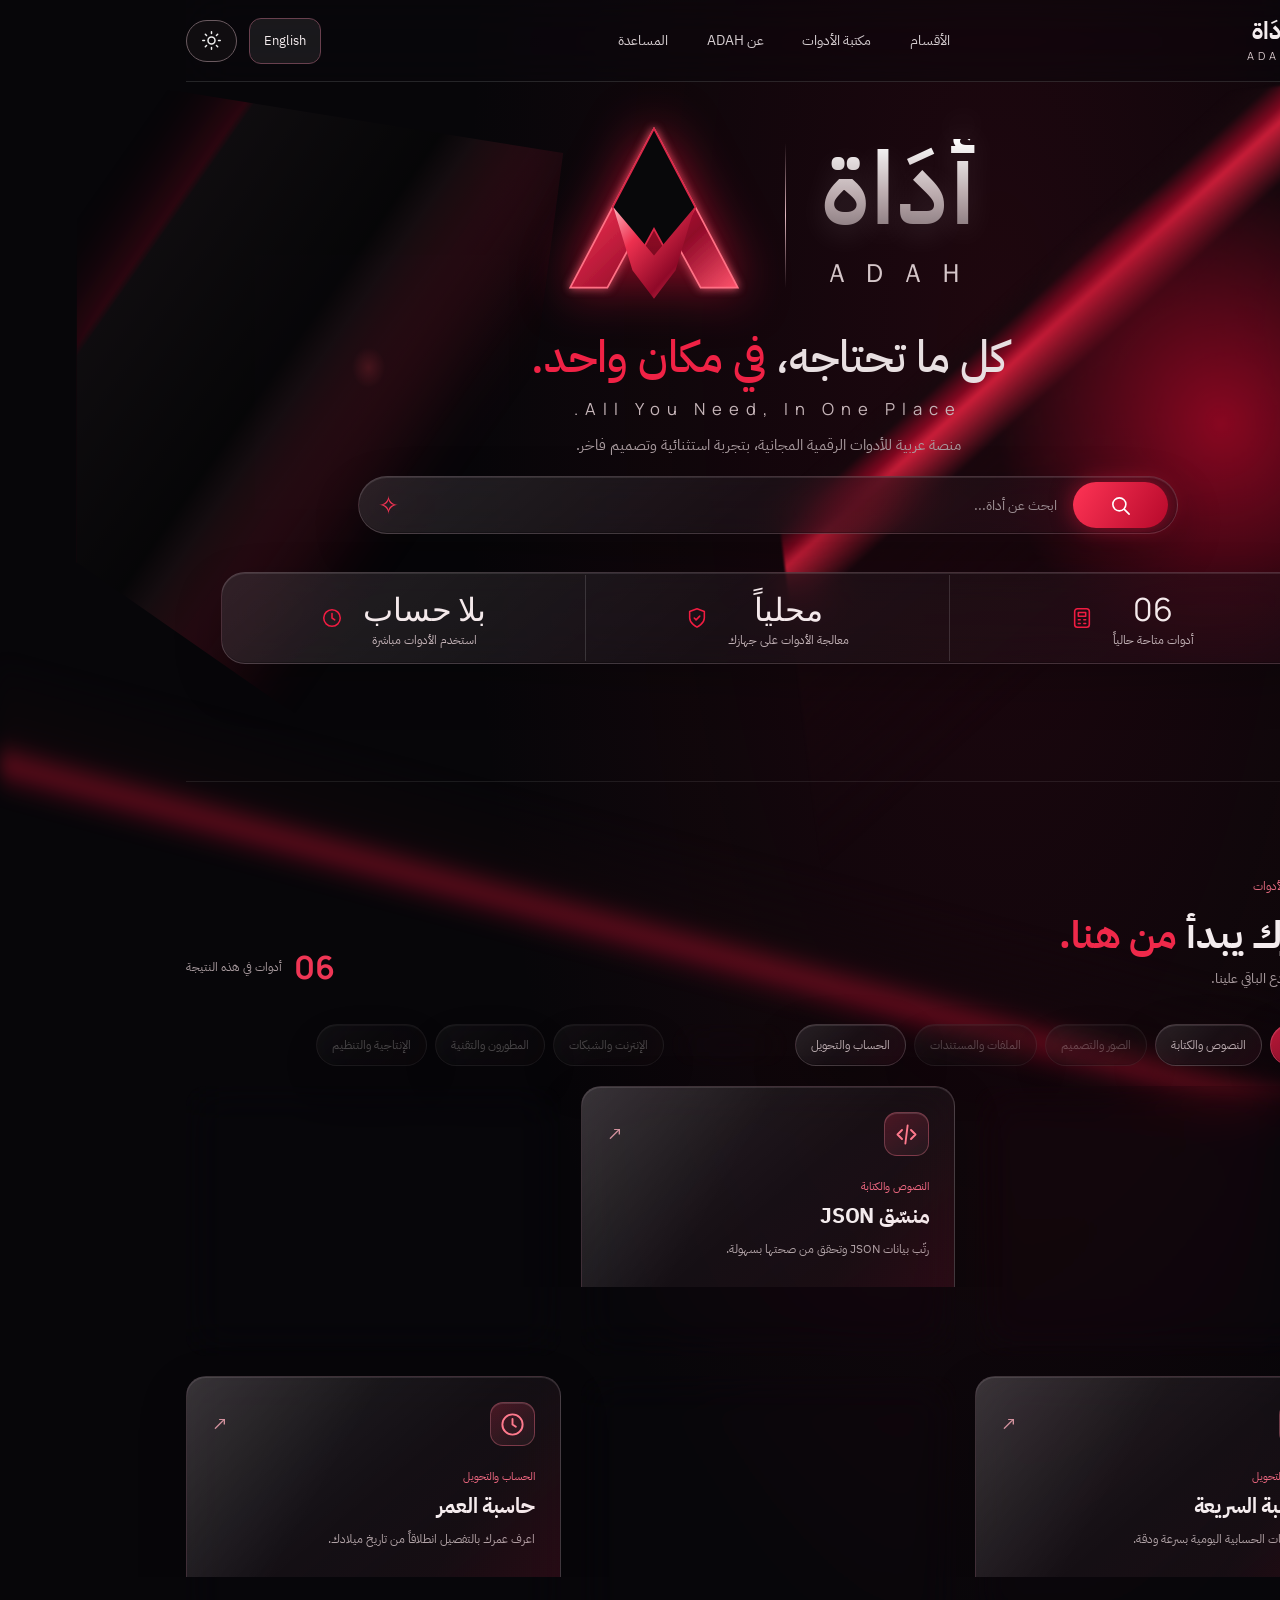
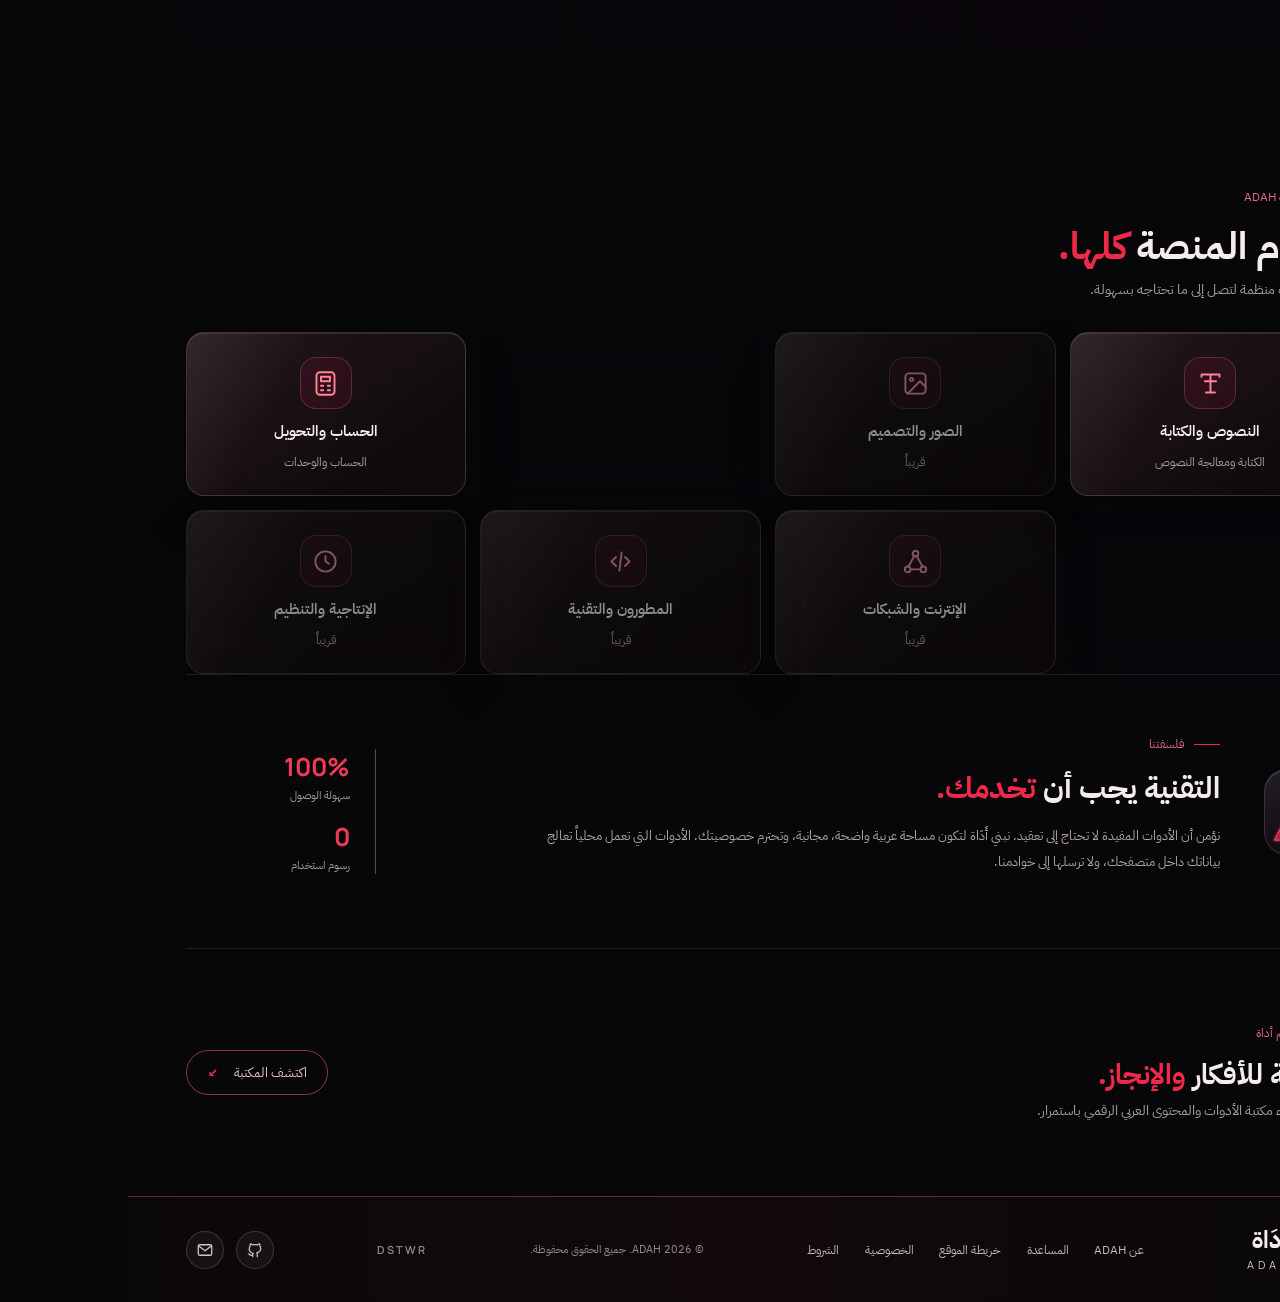
==== index.html @ 95965274 "Enable persistent Arabic and English interface switching" ====
<!doctype html>
<html lang="ar" dir="rtl"><head>
<meta charset="utf-8"><meta name="viewport" content="width=device-width,initial-scale=1,viewport-fit=cover">
<meta name="theme-color" content="#050507"><meta name="description" content="أَدَاة ADAH، منصة عربية للأدوات الرقمية المجانية بتجربة استثنائية وتصميم فاخر.">
<meta property="og:title" content="أَدَاة | ADAH"><meta property="og:description" content="كل ما تحتاجه، في مكان واحد.">
<link rel="icon" href="favicon.svg" type="image/svg+xml"><link rel="manifest" href="manifest.webmanifest"><link rel="stylesheet" href="styles.css">
<title>أَدَاة | ADAH · كل ما تحتاجه، في مكان واحد</title></head><body>
<div class="scene scene-rock" aria-hidden="true"></div><div class="scene scene-ribbon" aria-hidden="true"></div><div class="scene scene-glow" aria-hidden="true"></div>
<header class="topbar wrap">
<a class="brand" href="#" aria-label="أداة الرئيسية"><span class="brand-mark"><img src="logo.svg" alt=""></span><span class="brand-lockup"><b>أَدَاة</b><small>ADAH</small></span></a>
<nav aria-label="التنقل"><a href="#all-categories">الأقسام</a><a href="#tools">مكتبة الأدوات</a><a href="about.html">عن ADAH</a><a href="help.html">المساعدة</a></nav>
<div class="top-actions"><button class="tool-btn secondary language-switch" type="button" data-lang-switch>English</button><button class="theme-toggle" id="themeBtn" type="button" aria-label="تغيير المظهر" title="تغيير المظهر"><svg class="icon"><use href="icons.svg#i-sun"/></svg></button></div></header>
<main><section class="hero wrap">
<div class="hero-brand"><div class="hero-wordmark"><span>أَدَاة</span><small>ＡＤＡＨ</small></div><i></i><img src="logo.svg" alt="شعار أداة"></div>
<h1>كل ما تحتاجه، <em>في مكان واحد.</em></h1><div class="hero-english">All You Need, In One Place.</div>
<p class="hero-lead">منصة عربية للأدوات الرقمية المجانية، بتجربة استثنائية وتصميم فاخر.</p>
<div class="hero-search"><button type="button" id="searchGo" aria-label="ابحث"><svg class="icon"><use href="icons.svg#i-search"/></svg></button><input id="searchInput" type="search" placeholder="ابحث عن أداة..." aria-label="ابحث عن أداة"><span class="search-spark">✧</span></div>
<div class="stats-bar"><div><strong>06</strong><span>أدوات متاحة حالياً</span><b><svg class="icon"><use href="icons.svg#i-calc"/></svg></b></div><div><strong>محلياً</strong><span>معالجة الأدوات على جهازك</span><b><svg class="icon"><use href="icons.svg#i-shield"/></svg></b></div><div><strong>بلا حساب</strong><span>استخدم الأدوات مباشرة</span><b><svg class="icon"><use href="icons.svg#i-clock"/></svg></b></div></div>
</section>
<section class="tools-section wrap" id="tools"><div class="section-head"><div><div class="eyebrow"><span></span> مكتبة الأدوات</div><h2>إنجازك يبدأ <em>من هنا.</em></h2><p>اختر أداتك، ودع الباقي علينا.</p></div><div class="tools-count"><strong id="toolCount">06</strong><span>أدوات في هذه النتيجة</span></div></div>
<div class="filters" id="filters"><button class="filter active" data-filter="all">كل الأدوات</button><button class="filter" data-filter="text">النصوص والكتابة</button><button class="filter" data-filter="images" disabled>الصور والتصميم</button><button class="filter" data-filter="files" disabled>الملفات والمستندات</button><button class="filter" data-filter="utility">الحساب والتحويل</button><button class="filter" data-filter="security">الأمان والخصوصية</button><button class="filter" data-filter="network" disabled>الإنترنت والشبكات</button><button class="filter" data-filter="developer" disabled>المطورون والتقنية</button><button class="filter" data-filter="productivity" disabled>الإنتاجية والتنظيم</button></div>
<div class="tool-grid" id="toolGrid">
<article class="tool-card featured" data-category="text" data-search="عداد الكلمات الحروف النصوص word counter"><div class="card-top"><span class="tool-icon"><svg class="icon"><use href="icons.svg#i-type"/></svg></span><span class="card-arrow">↗</span></div><div class="card-tag">النصوص والكتابة</div><h3>عداد الكلمات</h3><p>احسب الكلمات والحروف والمسافات في نصك فوراً.</p><button class="open-tool" data-tool="counter">استخدم الأداة <span>←</span></button><span class="card-number">01</span></article>
<article class="tool-card" data-category="text" data-search="تنسيق json مبرمج بيانات"><div class="card-top"><span class="tool-icon"><svg class="icon"><use href="icons.svg#i-code"/></svg></span><span class="card-arrow">↗</span></div><div class="card-tag">النصوص والكتابة</div><h3>منسّق JSON</h3><p>رتّب بيانات JSON وتحقق من صحتها بسهولة.</p><button class="open-tool" data-tool="json">استخدم الأداة <span>←</span></button><span class="card-number">02</span></article>
<article class="tool-card" data-category="security" data-search="كلمة مرور عشوائية آمنة مولد حماية"><div class="card-top"><span class="tool-icon"><svg class="icon"><use href="icons.svg#i-shield"/></svg></span><span class="card-arrow">↗</span></div><div class="card-tag">الأمان والخصوصية</div><h3>مولّد كلمات المرور</h3><p>أنشئ كلمات مرور قوية وعشوائية على جهازك.</p><button class="open-tool" data-tool="password">استخدم الأداة <span>←</span></button><span class="card-number">03</span></article>
<article class="tool-card" data-category="utility" data-search="حاسبة حساب عمليات رياضية"><div class="card-top"><span class="tool-icon"><svg class="icon"><use href="icons.svg#i-calc"/></svg></span><span class="card-arrow">↗</span></div><div class="card-tag">الحساب والتحويل</div><h3>الحاسبة السريعة</h3><p>نفّذ العمليات الحسابية اليومية بسرعة ودقة.</p><button class="open-tool" data-tool="calculator">استخدم الأداة <span>←</span></button><span class="card-number">04</span></article>
<article class="tool-card" data-category="utility" data-search="محول وحدات طول وزن حرارة تحويل"><div class="card-top"><span class="tool-icon"><svg class="icon"><use href="icons.svg#i-network"/></svg></span><span class="card-arrow">↗</span></div><div class="card-tag">الحساب والتحويل</div><h3>محول الوحدات</h3><p>حوّل بين وحدات الطول والوزن ودرجات الحرارة.</p><button class="open-tool" data-tool="convert">استخدم الأداة <span>←</span></button><span class="card-number">05</span></article>
<article class="tool-card" data-category="utility" data-search="حساب العمر تاريخ الميلاد"><div class="card-top"><span class="tool-icon"><svg class="icon"><use href="icons.svg#i-clock"/></svg></span><span class="card-arrow">↗</span></div><div class="card-tag">الحساب والتحويل</div><h3>حاسبة العمر</h3><p>اعرف عمرك بالتفصيل انطلاقاً من تاريخ ميلادك.</p><button class="open-tool" data-tool="age">استخدم الأداة <span>←</span></button><span class="card-number">06</span></article></div><div class="empty-state" id="emptyState" hidden>لم نعثر على أداة بهذا الاسم. جرّب كلمة أخرى.</div></section>
<section class="categories-directory wrap" id="all-categories"><div class="section-head"><div><div class="eyebrow"><span></span> منظومة ADAH</div><h2>أقسام المنصة <em>كلها.</em></h2><p>ثمانية مجالات منظمة لتصل إلى ما تحتاجه بسهولة.</p></div></div><div class="feature-grid category-directory-grid">
<a class="feature-card" href="text-tools.html"><span class="feature-icon" aria-hidden="true"><svg class="icon"><use href="icons.svg#i-type"/></svg></span><b>النصوص والكتابة</b><small>الكتابة ومعالجة النصوص</small></a>
<div class="feature-card is-unavailable" aria-disabled="true"><span class="feature-icon" aria-hidden="true"><svg class="icon"><use href="icons.svg#i-image"/></svg></span><b>الصور والتصميم</b><small>قريباً</small></div>
<div class="feature-card is-unavailable" aria-disabled="true"><span class="feature-icon" aria-hidden="true"><svg class="icon"><use href="icons.svg#i-file"/></svg></span><b>الملفات والمستندات</b><small>قريباً</small></div>
<a class="feature-card" href="utility-tools.html"><span class="feature-icon" aria-hidden="true"><svg class="icon"><use href="icons.svg#i-calc"/></svg></span><b>الحساب والتحويل</b><small>الحساب والوحدات</small></a>
<a class="feature-card" href="security-tools.html"><span class="feature-icon" aria-hidden="true"><svg class="icon"><use href="icons.svg#i-shield"/></svg></span><b>الأمان والخصوصية</b><small>أدوات الحماية والخصوصية</small></a>
<div class="feature-card is-unavailable" aria-disabled="true"><span class="feature-icon" aria-hidden="true"><svg class="icon"><use href="icons.svg#i-network"/></svg></span><b>الإنترنت والشبكات</b><small>قريباً</small></div>
<div class="feature-card is-unavailable" aria-disabled="true"><span class="feature-icon" aria-hidden="true"><svg class="icon"><use href="icons.svg#i-code"/></svg></span><b>المطورون والتقنية</b><small>قريباً</small></div>
<div class="feature-card is-unavailable" aria-disabled="true"><span class="feature-icon" aria-hidden="true"><svg class="icon"><use href="icons.svg#i-clock"/></svg></span><b>الإنتاجية والتنظيم</b><small>قريباً</small></div>
</div></section>
<section class="promise wrap" id="about"><div class="promise-symbol"><img src="logo.svg" alt="شعار أداة"></div><div><div class="eyebrow"><span></span> فلسفتنا</div><h2>التقنية يجب أن <em>تخدمك.</em></h2><p>نؤمن أن الأدوات المفيدة لا تحتاج إلى تعقيد. نبني أَدَاة لتكون مساحة عربية واضحة، مجانية، وتحترم خصوصيتك. الأدوات التي تعمل محلياً تعالج بياناتك داخل متصفحك، ولا ترسلها إلى خوادمنا.</p></div><div class="promise-stats"><div><strong>100%</strong><span>سهولة الوصول</span></div><div><strong>0</strong><span>رسوم استخدام</span></div></div></section>
<section class="journal wrap" id="journal"><div><span class="eyebrow"><span></span> من عالم أداة</span><h2>مساحة للأفكار <em>والإنجاز.</em></h2><p>نعمل على إثراء مكتبة الأدوات والمحتوى العربي الرقمي باستمرار.</p></div><a href="#tools">اكتشف المكتبة <b>↙</b></a></section></main>
<footer id="footer"><div class="wrap footer-inner"><a class="brand" href="#"><span class="brand-mark"><img src="logo.svg" alt=""></span><span class="brand-lockup"><b>أَدَاة</b><small>ADAH</small></span></a><div class="footer-links"><a href="about.html">عن ADAH</a><a href="help.html">المساعدة</a><a href="sitemap.html">خريطة الموقع</a><a href="privacy.html">الخصوصية</a><a href="terms.html">الشروط</a></div><small>© <span id="year"></span> ADAH. جميع الحقوق محفوظة.</small><small class="brand-credit">DSTWR</small><div class="social-links"><a href="https://github.com/mogahdbshar/ADAH" aria-label="GitHub"><svg class="icon"><use href="icons.svg#i-github"/></svg></a><a href="help.html" aria-label="المساعدة"><svg class="icon"><use href="icons.svg#i-mail"/></svg></a></div></div></footer>
<div class="modal-backdrop" id="modal" hidden><section class="modal" role="dialog" aria-modal="true" aria-labelledby="modalTitle"><div class="modal-head"><div><span class="modal-kicker">أَدَاة · ADAH</span><h2 id="modalTitle">الأداة</h2></div><button class="close-modal" id="closeModal" aria-label="إغلاق">×</button></div><div id="toolBody"></div></section></div>
<script src="app.js"></script><script src="i18n.js"></script></body></html>
---- styles.css ----
@import url('https://fonts.googleapis.com/css2?family=IBM+Plex+Sans+Arabic:wght@400;500;600;700&family=Manrope:wght@400;500;600;700;800&display=swap');
:root{color-scheme:dark;--bg:#050507;--panel:#100e11;--red:#ed173b;--line:#4a3036;--white:#f4ecee;--muted:#aaa0a3}
*{box-sizing:border-box}html{scroll-behavior:smooth;scroll-padding-top:90px;overflow-x:clip}body{margin:0;min-width:320px;overflow-x:clip;background:#050507;color:var(--white);font-family:'IBM Plex Sans Arabic',Arial,sans-serif}a{color:inherit;text-decoration:none}button,input,textarea,select{font:inherit}.wrap{width:min(1450px,calc(100% - 9vw));margin-inline:auto}
.scene{position:absolute;pointer-events:none;z-index:-1}.scene-rock{top:75px;left:-4%;width:38%;height:650px;opacity:.48;background:radial-gradient(ellipse at 60% 45%,#8a2532 0,transparent 4%),linear-gradient(125deg,transparent 20%,#191417 21%,#080708 43%,#27151a 47%,transparent 65%);clip-path:polygon(0 0,100% 12%,88% 80%,48% 100%,0 75%);filter:drop-shadow(0 0 35px #b20b2a)}.scene-ribbon{top:100px;right:-15%;width:64%;height:820px;background:radial-gradient(ellipse at 55% 40%,#a90827 0,transparent 35%),linear-gradient(145deg,transparent 25%,#18090e 27%,#9d0926 29%,#fa2445 30%,#1a080e 34%,transparent 52%);filter:blur(1px);transform:rotate(-7deg);opacity:.78}.scene-glow{top:500px;left:-10%;width:120%;height:600px;background:linear-gradient(15deg,transparent 30%,#6c071d 32%,#f0173a 33%,#16070c 36%,transparent 44%);opacity:.38;filter:blur(8px)}
.topbar{height:82px;display:flex;align-items:center;justify-content:space-between;gap:28px;border-bottom:1px solid #ffffff20;position:relative;z-index:2;background:linear-gradient(180deg,#080709d9,#08070966);backdrop-filter:blur(18px)}
.brand{display:flex;align-items:center;gap:10px;flex-shrink:0}.brand-mark{width:48px;height:48px;display:grid;place-items:center}.brand-mark img{width:100%;height:100%;object-fit:contain}.brand-lockup{display:grid;line-height:1;text-align:center}.brand-lockup b{font-size:24px;font-weight:700}.brand-lockup small{font:11px Manrope;letter-spacing:4px;color:#d6c7ca;margin-top:5px}
.topbar nav{display:flex;align-items:center;gap:clamp(16px,3vw,48px);font-size:14px;color:#d5cdd0}.topbar nav a{white-space:nowrap;transition:.2s}.topbar nav a:hover{color:#ff3c5a}.top-actions{display:flex;align-items:center;gap:12px}.theme-toggle,.lang{border:1px solid #6a5a60;background:#100d10;color:#eee;border-radius:30px;padding:9px 14px;cursor:pointer}.lang{font-size:12px}
.hero{position:relative;text-align:center;padding:38px 0 52px;isolation:isolate}.hero-brand{display:flex;align-items:center;justify-content:center;gap:36px;margin:0 auto 16px}.hero-wordmark{display:grid;text-align:center;line-height:1}.hero-wordmark span{font-size:clamp(62px,8vw,112px);font-weight:600;letter-spacing:2px;background:linear-gradient(#fff,#b8a7aa 55%,#76666b);color:transparent;background-clip:text;text-shadow:0 8px 30px #fff2}.hero-wordmark small{font:clamp(18px,2vw,27px) Manrope;letter-spacing:12px;color:#d5c6c9;margin-top:14px}.hero-brand>i{height:145px;width:1px;background:linear-gradient(transparent,#e2b8c0,transparent)}.hero-brand>img{width:clamp(120px,16vw,190px);height:clamp(120px,16vw,190px);object-fit:contain;filter:drop-shadow(0 0 25px #e20e36aa)}
.hero h1{font-size:clamp(30px,3.4vw,48px);font-weight:500;line-height:1.45;margin:12px 0 2px;color:#e8dfe1}.hero h1 em{font-style:normal;color:#f02245}.hero-english{font:clamp(13px,1.3vw,18px) Manrope;letter-spacing:7px;color:#c5b4b8;margin:8px 0 14px}.hero-lead{color:#a99b9f;font-size:15px;margin:0 auto 20px}.hero-search{height:58px;width:min(820px,82%);margin:0 auto 38px;border:1px solid #8c4654;border-radius:40px;background:linear-gradient(90deg,#130d10dd,#080709f2);display:flex;align-items:center;gap:14px;padding:5px 9px;box-shadow:0 0 25px #e7193b20,inset 0 0 22px #ffffff08}.hero-search button{height:46px;width:95px;border:0;border-radius:30px;background:linear-gradient(120deg,#ff3455,#b6092b);color:#fff;font-size:34px;line-height:1;box-shadow:0 0 22px #e51a3d88;cursor:pointer}.hero-search input{flex:1;min-width:0;background:transparent;border:0;outline:0;color:#fff;font-size:14px}.hero-search input::placeholder{color:#9c8e93}.search-spark{font-size:25px;color:#f33454;padding-inline:10px}
.feature-grid{display:grid;grid-template-columns:repeat(5,minmax(0,1fr));gap:14px;margin:0 auto 34px;width:96%}.feature-card{min-height:136px;display:flex;flex-direction:column;align-items:center;justify-content:center;gap:6px;border:1px solid #67434b;border-radius:15px;background:linear-gradient(145deg,#292124e8,#0b090bf2 75%);box-shadow:inset 0 1px 0 #ffffff16,0 12px 28px #0008;transition:.25s}.feature-card:hover{transform:translateY(-5px);border-color:#f13b59;box-shadow:0 10px 35px #b30d2e35}.feature-icon{font-size:34px;color:#f0e4e6;line-height:1.1}.feature-card b{font-size:16px;font-weight:600}.feature-card small{font-size:12px;color:#aa9b9f}
.stats-bar{width:94%;margin:auto;min-height:92px;display:grid;grid-template-columns:repeat(3,1fr);align-items:center;border:1px solid #77404a;border-radius:23px;background:linear-gradient(100deg,#170d11ed,#090809f5,#1b0c11ed);box-shadow:inset 0 1px 0 #ffffff18,0 16px 45px #0009;overflow:hidden}.stats-bar>div{display:grid;grid-template-columns:auto auto;grid-template-rows:auto auto;justify-content:center;align-items:center;column-gap:20px;padding:12px;border-inline-start:1px solid #ffffff24}.stats-bar>div:first-child{border:0}.stats-bar strong{font:32px Manrope;color:#f4e9eb;grid-column:1;grid-row:1}.stats-bar span{font-size:12px;color:#c1b1b5;grid-column:1;grid-row:2;text-align:center}.stats-bar b{font-size:30px;color:#f01c41;grid-column:2;grid-row:1/3;text-shadow:0 0 15px #f01c4166}
.tools-section{padding:95px 0 100px;border-top:1px solid #ffffff15;margin-top:65px}.section-head{display:flex;justify-content:space-between;align-items:end;gap:20px}.eyebrow{display:flex;align-items:center;gap:10px;color:#e36a7e;font-size:12px}.eyebrow>span{width:26px;height:1px;background:#ed294b}.section-head h2,.promise h2,.journal h2{font-size:38px;margin:12px 0 4px}.section-head h2 em,.promise h2 em,.journal h2 em{font-style:normal;color:#ef294a}.section-head p,.journal p{color:#a99b9f;margin:0;font-size:14px}.tools-count{display:flex;align-items:center;gap:12px;color:#a99b9f;font-size:12px}.tools-count strong{font:700 32px Manrope;color:#ef3655}.filters{display:flex;gap:9px;margin:35px 0 20px;flex-wrap:wrap}.filter{border:1px solid #4b353c;background:#100d10;color:#b9aaae;border-radius:7px;padding:10px 17px;font-size:12px;cursor:pointer}.filter.active,.filter:hover{background:#a20d2e;border-color:#ed3857;color:white}.filter span{font:10px Manrope;margin-inline-start:6px}.tool-grid{display:grid;grid-template-columns:repeat(3,minmax(0,1fr));gap:17px}.tool-card{min-width:0;min-height:250px;padding:24px;background:linear-gradient(145deg,#211a1e,#0c0a0d);border:1px solid #4b353c;border-radius:13px;position:relative;overflow:hidden;transition:.25s;box-shadow:inset 0 1px 0 #ffffff0c}.tool-card:before{content:"";position:absolute;inset:0;pointer-events:none;background:linear-gradient(120deg,#ffffff09,transparent 42%,transparent 70%,#f0183b0b)}.tool-card:hover{transform:translateY(-4px);border-color:#d72c4c;box-shadow:0 16px 40px #0008}.tool-card.featured{border-color:#9b3b4d;background:linear-gradient(145deg,#31171f,#100b0f)}.card-top{display:flex;justify-content:space-between;align-items:center}.tool-icon{height:44px;min-width:44px;padding:0 8px;border:1px solid #8a3448;background:#5e14282e;color:#ff7a8d;border-radius:10px;display:grid;place-items:center;font:700 16px Manrope}.card-arrow{color:#d08b98;font-size:20px}.card-tag{font-size:11px;color:#e36a7e;margin-top:20px}.tool-card h3{font-size:19px;margin:5px 0}.tool-card p{font-size:12px;color:#b2a4a8;margin:0;line-height:1.9}.open-tool{margin-top:17px;background:none;border:0;padding:0;color:#f0a0ad;font-size:12px;cursor:pointer}.open-tool span{margin-inline-start:8px}.card-number{position:absolute;bottom:16px;left:20px;font:11px Manrope;color:#76515b}.empty-state{text-align:center;padding:50px;color:#b9aaae}
.promise{display:grid;grid-template-columns:100px minmax(0,1fr) 190px;gap:30px;align-items:center;border-block:1px solid #ffffff1a;padding:60px 0;margin-bottom:55px}.promise-symbol{width:86px;height:86px;display:grid;place-items:center;border:1px solid #873548;border-radius:23px;background:linear-gradient(145deg,#33131d,#100b0f)}.promise-symbol img{width:75px;height:75px;object-fit:contain}.promise h2{font-size:30px}.promise p{max-width:680px;color:#b2a4a8;font-size:13px;line-height:2}.promise-stats{border-inline-start:1px solid #68404a;padding-inline-start:25px;display:grid;gap:15px}.promise-stats div{display:grid;gap:3px}.promise-stats strong{font:700 25px Manrope;color:#f03a58}.promise-stats span{font-size:11px;color:#aa9b9f}
.journal{display:flex;align-items:center;justify-content:space-between;padding:20px 0 75px;gap:20px}.journal h2{font-size:28px}.journal a{border:1px solid #8e3448;border-radius:30px;padding:12px 20px;color:#f1c4cc;font-size:13px;white-space:nowrap}.journal a b{color:#f3294c;margin-inline-start:12px}
footer{border-top:1px solid #59313b;background:linear-gradient(90deg,#0b080a,#11090d,#080708)}.footer-inner{min-height:105px;display:flex;align-items:center;justify-content:space-between;gap:20px}.footer-links,.social-links{display:flex;align-items:center;gap:23px;font-size:12px;color:#c4b6ba}.footer-links a:hover{color:#ff4964}.footer-inner>small{font-size:11px;color:#98898e}.social-links{gap:10px}.social-links a{width:35px;height:35px;border:1px solid #67515a;border-radius:50%;display:grid;place-items:center;font-size:16px}
.modal-backdrop{position:fixed;inset:0;z-index:10;background:#050406e8;backdrop-filter:blur(14px);display:grid;place-items:center;padding:18px}.modal-backdrop[hidden],[hidden]{display:none!important}.modal{width:min(620px,100%);max-height:90vh;overflow:auto;background:#171014;border:1px solid #8b3d4d;border-radius:16px;padding:25px;box-shadow:0 25px 90px #000e}.modal-head{display:flex;justify-content:space-between;align-items:start;border-bottom:1px solid #ffffff18;padding-bottom:16px;margin-bottom:20px}.modal-kicker{font:10px Manrope;color:#f06a80;letter-spacing:2px}.modal-head h2{font-size:23px;margin:4px 0}.close-modal{border:1px solid #69404a;background:#29161e;color:#f1cbd2;border-radius:7px;width:38px;height:38px;font-size:24px;cursor:pointer}.field-label{display:block;color:#d0c0c4;font-size:12px;margin:14px 0 7px}.tool-input,.tool-area,.tool-select{width:100%;background:#09080a;border:1px solid #563640;color:#f8eff2;border-radius:8px;padding:12px;outline:none}.tool-input:focus,.tool-area:focus,.tool-select:focus{border-color:#e84964}.tool-area{min-height:130px;resize:vertical;line-height:1.8}.tool-btn{border:0;border-radius:8px;background:#b20d31;color:white;padding:11px 17px;cursor:pointer;margin-top:13px;font-size:13px}.tool-btn.secondary{background:#39232c;border:1px solid #69404e}.tool-result{margin-top:14px;padding:13px;border:1px solid #563640;border-radius:8px;background:#0c090b;color:#f0b5c0;white-space:pre-wrap;overflow-wrap:anywhere;font-size:13px;line-height:1.8}.metrics{display:grid;grid-template-columns:repeat(3,1fr);gap:8px;margin-top:12px}.metric{padding:12px;background:#24151c;border-radius:8px;text-align:center}.metric strong{display:block;font:700 22px Manrope;color:#f05c75}.metric span{font-size:10px;color:#b5a5aa}.tool-row{display:flex;gap:10px;align-items:center}.tool-row>*{flex:1;min-width:0}.checkline{display:flex;gap:8px;align-items:center;color:#c5b5ba;font-size:12px;margin-top:10px}.notice{color:#a29499;font-size:11px;line-height:1.8;margin-top:10px}:focus-visible{outline:2px solid #ff7187;outline-offset:3px}
@media(max-width:1000px){.topbar nav{gap:14px;font-size:12px}.topbar nav a:nth-child(4),.topbar nav a:nth-child(5){display:none}.feature-grid{width:100%;gap:9px}.feature-card{min-height:125px}.feature-card b{font-size:14px}.feature-card small{font-size:11px}}
@media(max-width:700px){.wrap{width:calc(100% - 34px)}.topbar{height:70px;gap:8px}.brand-mark{width:39px;height:39px}.brand-lockup b{font-size:19px}.brand-lockup small{font-size:9px;letter-spacing:3px}.topbar nav{display:none}.top-actions{gap:6px}.theme-toggle,.lang{padding:8px 10px;font-size:11px}.hero{padding:25px 0 38px}.hero-brand{gap:19px;margin-bottom:12px}.hero-wordmark span{font-size:67px}.hero-wordmark small{font-size:16px;letter-spacing:7px;margin-top:9px}.hero-brand>i{height:100px}.hero-brand>img{width:112px;height:112px}.hero h1{font-size:clamp(27px,7vw,38px);line-height:1.5;margin:9px 0 0}.hero-english{font-size:11px;letter-spacing:4px;margin:5px 0 10px}.hero-lead{font-size:12px;line-height:1.9;margin-bottom:17px}.hero-search{width:100%;height:53px;margin-bottom:23px}.hero-search button{width:62px;height:43px}.hero-search input{font-size:12px}.search-spark{font-size:20px}.feature-grid{grid-template-columns:repeat(2,minmax(0,1fr));gap:9px;margin-bottom:18px}.feature-card{min-height:112px;border-radius:12px}.feature-card:last-child{grid-column:1/-1;min-height:90px}.feature-icon{font-size:28px}.feature-card b{font-size:13px}.feature-card small{font-size:10px}.stats-bar{width:100%;min-height:74px;border-radius:15px}.stats-bar>div{column-gap:7px;padding:7px 3px}.stats-bar strong{font-size:21px}.stats-bar span{font-size:9px}.stats-bar b{font-size:20px}.tools-section{padding:54px 0 60px;margin-top:40px}.section-head h2{font-size:27px}.section-head p{font-size:12px}.tools-count{gap:5px}.tools-count strong{font-size:24px}.tools-count span{font-size:9px;max-width:57px}.filters{flex-wrap:nowrap;overflow-x:auto;scrollbar-width:none;padding-bottom:7px}.filters::-webkit-scrollbar{display:none}.filter{white-space:nowrap;flex:0 0 auto;padding:9px 13px}.tool-grid{grid-template-columns:1fr;gap:11px}.tool-card{min-height:220px;padding:19px}.promise{grid-template-columns:1fr;gap:12px;padding:38px 0;margin-bottom:30px}.promise-symbol{width:65px;height:65px}.promise h2{font-size:25px}.promise p{font-size:12px}.promise-stats{display:flex;gap:30px;border:0;padding:0}.journal{padding:10px 0 45px;align-items:flex-start;flex-direction:column}.journal h2{font-size:25px}.footer-inner{padding:24px 0;display:grid;grid-template-columns:1fr 1fr;justify-items:center;text-align:center;gap:17px}.footer-inner .brand{grid-column:1/-1}.footer-links{grid-column:1/-1;gap:18px;flex-wrap:wrap;justify-content:center}.footer-inner>small{grid-column:1/-1}.social-links{grid-column:1/-1}.modal-backdrop{align-items:end;padding:8px 8px max(8px,env(safe-area-inset-bottom))}.modal{width:100%;max-height:91dvh;border-radius:17px;padding:18px 15px}.tool-row{flex-wrap:wrap}}
@media(max-width:370px){.wrap{width:calc(100% - 26px)}.hero-wordmark span{font-size:58px}.hero-brand>img{width:95px;height:95px}.hero-brand>i{height:85px}.hero h1{font-size:26px}.hero-english{letter-spacing:2px}.stats-bar strong{font-size:18px}.stats-bar b{font-size:17px}}
@media(prefers-reduced-motion:reduce){*,*::before,*::after{scroll-behavior:auto!important;transition:none!important;animation:none!important}}
/* ADAH UX refinements */
:focus-visible{outline:2px solid #ff7188;outline-offset:3px}
button,a,input,textarea,select{-webkit-tap-highlight-color:transparent}
button:disabled{opacity:.55;cursor:not-allowed}
.tool-btn,.open-tool,.filter,.theme-toggle,.lang,.close-modal{touch-action:manipulation;min-height:42px}
.tool-area,.tool-input,.tool-select{width:100%;max-width:100%}
.tool-area{resize:vertical;min-height:145px;line-height:1.8}
.tool-result{overflow-wrap:anywhere;word-break:break-word}
.app-toast{position:fixed;z-index:30;inset:auto 50% 22px auto;transform:translate(50%,12px);opacity:0;pointer-events:none;background:#24151b;border:1px solid #a43b52;color:#fff;padding:12px 18px;border-radius:12px;box-shadow:0 10px 35px #0008;transition:opacity .2s,transform .2s;font-size:13px;max-width:calc(100vw - 32px);text-align:center}
.app-toast.visible{opacity:1;transform:translate(50%,0)}
.light-theme{--bg:#f6f3f4;--panel:#fff;--white:#21191c;--muted:#675b60;background:#f6f3f4!important;color:#21191c}
.light-theme .topbar,.light-theme .footer-inner,.light-theme footer{background:#fff;color:#21191c}
.light-theme .tool-card,.light-theme .feature-card,.light-theme .stats-bar,.light-theme .modal,.light-theme .hero-search,.light-theme .filter{background:#fff;color:#21191c;border-color:#dfcbd0}
.light-theme .tool-card p,.light-theme .feature-card small,.light-theme .section-head p,.light-theme .promise p,.light-theme .journal p{color:#62545a}
.light-theme .hero h1,.light-theme .hero-search input{color:#21191c}
@media(max-width:900px){.wrap{width:min(100% - 32px,720px)}.topbar{height:auto;min-height:72px;flex-wrap:wrap;padding-block:12px}.topbar nav{order:3;width:100%;overflow-x:auto;justify-content:flex-start;padding:6px 0 2px;gap:22px}.topbar nav a{font-size:13px}.hero{padding-top:28px}.feature-grid{grid-template-columns:repeat(3,minmax(0,1fr));width:100%}.tool-grid{grid-template-columns:repeat(2,minmax(0,1fr))}.promise{grid-template-columns:72px minmax(0,1fr);gap:20px}.promise-symbol{width:68px;height:68px}.promise-stats{grid-column:2;grid-template-columns:repeat(2,1fr);border-inline-start:0;padding:0}.footer-inner{flex-wrap:wrap;padding-block:22px}.footer-inner>small{order:5;width:100%}}
@media(max-width:560px){.wrap{width:calc(100% - 28px)}.brand-mark{width:38px;height:38px}.brand-lockup b{font-size:20px}.topbar nav{gap:18px}.topbar nav a{font-size:12px}.top-actions{margin-inline-start:auto}.hero-brand{gap:16px}.hero-brand>i{height:95px}.hero-wordmark span{font-size:58px}.hero-wordmark small{font-size:14px;letter-spacing:7px}.hero-brand>img{width:94px;height:94px}.hero h1{font-size:29px}.hero-english{font-size:11px;letter-spacing:3px}.hero-lead{font-size:13px;line-height:1.9}.hero-search{width:100%;height:52px;margin-bottom:26px}.hero-search button{width:55px;height:42px;font-size:29px}.feature-grid{grid-template-columns:repeat(2,minmax(0,1fr));gap:9px;margin-bottom:22px}.feature-card{min-height:112px}.feature-card b{font-size:13px}.feature-card small{font-size:11px}.feature-icon{font-size:27px}.stats-bar{width:100%;min-height:78px;border-radius:15px}.stats-bar>div{column-gap:8px;padding:8px 3px}.stats-bar strong{font-size:22px}.stats-bar span{font-size:10px}.stats-bar b{font-size:21px}.tools-section{padding:58px 0;margin-top:35px}.section-head h2,.promise h2{font-size:27px}.section-head{align-items:flex-start}.tools-count{gap:6px;flex-direction:column;align-items:flex-end}.tools-count strong{font-size:25px}.tools-count span{font-size:10px}.filters{gap:7px;margin-top:24px}.filter{padding:9px 12px}.tool-grid{grid-template-columns:1fr;gap:12px}.tool-card{min-height:220px;padding:20px}.promise{grid-template-columns:1fr;padding:38px 0;gap:12px}.promise-symbol{display:none}.promise-stats{grid-column:1;margin-top:10px}.journal{align-items:flex-start;flex-direction:column;padding-bottom:45px}.journal h2{font-size:24px}.footer-inner{justify-content:flex-start;gap:16px}.footer-links{gap:16px}.social-links{margin-inline-start:auto}.modal-backdrop{padding:10px}.modal{max-height:94vh}.tool-row{grid-template-columns:1fr!important}}
@media(prefers-reduced-motion:reduce){*,*::before,*::after{scroll-behavior:auto!important;transition:none!important;animation:none!important}}

/* Premium glass surfaces */
:root{--glass-bg:rgba(25,18,23,.58);--glass-border:rgba(255,225,233,.17);--glass-highlight:rgba(255,255,255,.10)}
body{background:radial-gradient(ellipse at 78% 12%,rgba(133,12,39,.19),transparent 38%),#070609}
.topbar{background:rgba(10,8,12,.54);border-bottom-color:rgba(255,255,255,.12);backdrop-filter:blur(26px) saturate(145%);-webkit-backdrop-filter:blur(26px) saturate(145%)}
.feature-card,.stats-bar,.tool-card,.promise-symbol,.hero-search,.filter,.modal{background:linear-gradient(140deg,rgba(255,255,255,.095),rgba(255,255,255,.025) 48%,rgba(115,13,39,.13)),rgba(20,14,19,.56);border:1px solid var(--glass-border);box-shadow:inset 0 1px 0 var(--glass-highlight),inset 0 -1px 0 rgba(0,0,0,.24),0 18px 48px rgba(0,0,0,.22);backdrop-filter:blur(22px) saturate(135%);-webkit-backdrop-filter:blur(22px) saturate(135%)}
.tool-card{border-radius:20px;min-height:260px;padding:26px;transition:transform .24s ease,border-color .24s ease,box-shadow .24s ease}
.tool-card:before{background:linear-gradient(120deg,rgba(255,255,255,.09),transparent 38%,transparent 68%,rgba(244,25,65,.08))}
.tool-card:hover{transform:translateY(-6px);border-color:rgba(255,91,123,.55);box-shadow:inset 0 1px 0 rgba(255,255,255,.15),0 22px 55px rgba(120,5,32,.22)}
.tool-card.featured{background:linear-gradient(145deg,rgba(114,25,48,.55),rgba(24,13,20,.64));border-color:rgba(255,102,132,.38)}
.feature-card{border-radius:18px;position:relative;overflow:hidden}
.feature-card:after{content:"";position:absolute;inset:0;pointer-events:none;background:linear-gradient(115deg,rgba(255,255,255,.07),transparent 35%)}
.tool-icon{border-radius:13px;background:linear-gradient(145deg,rgba(242,50,88,.24),rgba(255,255,255,.045));border-color:rgba(255,133,155,.32);box-shadow:inset 0 1px 0 rgba(255,255,255,.12)}
.stats-bar{border-radius:24px}
.filter{border-radius:999px}
.filter.active,.filter:hover{background:linear-gradient(135deg,rgba(231,30,69,.82),rgba(128,8,38,.7));border-color:rgba(255,143,164,.5)}
.modal{border-radius:24px;background:linear-gradient(145deg,rgba(39,23,31,.94),rgba(13,10,14,.96))}
.tool-input,.tool-area,.tool-select,.tool-result{background:rgba(4,4,7,.45);border-color:rgba(255,255,255,.15);border-radius:12px}
.tool-btn{background:linear-gradient(120deg,#f13a5b,#a90b30);box-shadow:0 7px 20px rgba(183,13,48,.22);border-radius:12px;min-height:46px}
.tool-btn.secondary{background:rgba(255,255,255,.07);box-shadow:none}
.open-tool{display:inline-flex;align-items:center;gap:10px;padding:10px 0}
@media(max-width:700px){.tool-card{border-radius:18px;padding:22px;min-height:225px}.feature-card{backdrop-filter:blur(16px)}}
@media(prefers-reduced-transparency:reduce){.tool-card,.feature-card,.stats-bar,.modal,.topbar{backdrop-filter:none;background:#171116}}

.category-page{min-height:65vh;padding-top:36px;padding-bottom:90px}.back-link{display:inline-flex;margin:10px 0 30px;color:var(--muted);text-decoration:none}.category-page h1{font-size:clamp(34px,6vw,60px);letter-spacing:-1.5px;margin:16px 0}.category-lead{color:var(--muted);max-width:650px;line-height:2;margin-bottom:34px}.category-cards{display:grid;grid-template-columns:repeat(3,minmax(0,1fr));gap:18px}.category-cards .tool-card{display:block}.category-note{margin-top:48px;padding:28px;border:1px solid rgba(255,255,255,.14);border-radius:22px;background:linear-gradient(135deg,rgba(255,255,255,.075),rgba(255,255,255,.02));backdrop-filter:blur(20px)}.category-note p{color:var(--muted);line-height:2}.category-note .tool-btn{display:inline-flex;text-decoration:none;margin-top:10px}.tool-btn.secondary{color:inherit;text-decoration:none;display:inline-flex;align-items:center;justify-content:center;padding:8px 14px}.top-actions .tool-btn{margin:0}@media(max-width:700px){.category-cards{grid-template-columns:1fr}.category-page{padding-top:20px}.category-note{padding:22px}.topbar nav{overflow-x:auto;white-space:nowrap}}

/* ADAH category directory and interaction accessibility */
.category-directory-grid{grid-template-columns:repeat(4,minmax(0,1fr));width:100%;margin:32px auto 0}
.category-directory-grid .feature-card{min-height:150px;padding:18px;background:linear-gradient(145deg,#2a1b21d9,#100b0ff2 76%);backdrop-filter:blur(18px);-webkit-backdrop-filter:blur(18px)}
.category-directory-grid .feature-card:focus-visible,
.topbar a:focus-visible,.footer-links a:focus-visible,.social-links a:focus-visible,
button:focus-visible,input:focus-visible,select:focus-visible,textarea:focus-visible,
.tool-btn:focus-visible,.filter:focus-visible{outline:2px solid #ff7188;outline-offset:3px}
button:disabled{opacity:.55;cursor:not-allowed}
@media(max-width:900px){.category-directory-grid{grid-template-columns:repeat(2,minmax(0,1fr))}}
@media(max-width:520px){.category-directory-grid{gap:9px}.category-directory-grid .feature-card{min-height:125px;padding:12px}.category-directory-grid .feature-card b{font-size:13px}.category-directory-grid .feature-card small{font-size:10px}}
@media(prefers-reduced-motion:reduce){html{scroll-behavior:auto}*,*::before,*::after{animation-duration:.01ms!important;animation-iteration-count:1!important;transition-duration:.01ms!important;scroll-behavior:auto!important}}


/* ADAH unified 1.0 interface layer */
.icon{width:21px;height:21px;display:block;flex:none;fill:none;stroke:currentColor;stroke-width:1.7;stroke-linecap:round;stroke-linejoin:round}
.tool-icon .icon,.feature-icon .icon{width:27px;height:27px}
.hero-search button .icon{width:23px;height:23px;margin:auto}
.social-links{display:flex;align-items:center;gap:12px}
.social-links a{width:38px;height:38px;display:grid;place-items:center;border:1px solid var(--glass-border);border-radius:50%;background:rgba(255,255,255,.045);color:#d7c4ca;transition:background .2s,border-color .2s,color .2s}
.social-links a:hover{background:rgba(224,25,62,.2);border-color:#e94b68;color:#fff}
.social-links .icon{width:18px;height:18px}
.brand-credit{color:#b78a95;font:600 10px Manrope;letter-spacing:2px}
.footer-inner{display:flex;align-items:center;justify-content:space-between;gap:22px}
.footer-links{display:flex;align-items:center;flex-wrap:wrap;gap:clamp(12px,2vw,28px)}
.footer-links a,.topbar nav a{transition:color .18s ease}
.footer-links a:hover,.topbar nav a:hover{color:#ff6680}
.filters{gap:8px}
.filter{min-height:42px;padding:10px 15px;white-space:nowrap}
.filter:disabled{opacity:.38;cursor:not-allowed;text-decoration:line-through}
.tool-grid{grid-template-columns:repeat(3,minmax(0,1fr));gap:20px}
.tool-grid .tool-card{min-height:270px;padding:25px;display:flex;flex-direction:column;align-items:flex-start}
.tool-grid .card-top{width:100%}
.tool-grid .card-tag{margin-top:22px}
.tool-grid .tool-card h3{font-size:21px;letter-spacing:-.3px}
.tool-grid .tool-card p{max-width:34ch;line-height:2}
.tool-grid .open-tool{margin-top:auto;padding-top:22px;position:relative;z-index:1}
.tool-grid .card-number{font-size:12px;opacity:.7}
.tool-grid .tool-card[hidden]{display:none!important}
.categories-directory{padding-top:42px}
.category-directory-grid .feature-card{min-height:164px;gap:11px}
.category-directory-grid .feature-icon{width:52px;height:52px;display:grid;place-items:center;border:1px solid rgba(255,117,145,.25);border-radius:16px;background:rgba(219,27,67,.1);color:#ff849a}
.category-directory-grid .feature-card b{font-size:15px}
.category-directory-grid .feature-card small{text-align:center}
.category-directory-grid .feature-card[href="#all-categories"]{cursor:default}
.category-directory-grid .feature-card[href="#all-categories"]:hover{transform:none;border-color:var(--glass-border)}
button,.tool-btn,.filter,.social-links a,.feature-card,.tool-card{ -webkit-tap-highlight-color:transparent}
button:active,.tool-btn:active,.filter:not(:disabled):active{transform:translateY(1px) scale(.99)}
button:disabled{filter:saturate(.4)}
@media(max-width:900px){.tool-grid{grid-template-columns:repeat(2,minmax(0,1fr))}.footer-inner{justify-content:center;text-align:center}.footer-links{justify-content:center}}
@media(max-width:560px){.tool-grid{grid-template-columns:1fr}.tool-grid .tool-card{min-height:220px;padding:21px}.footer-inner{gap:15px}.footer-links{width:100%;gap:12px 18px}.social-links{margin-inline:auto}.filters{flex-wrap:nowrap;overflow-x:auto;padding:3px 2px 10px;scrollbar-width:thin}.filter{flex:none}}


/* Honest availability states and consistent category icon placement */
.category-directory-grid .feature-card{display:flex;flex-direction:column;align-items:center;justify-content:center;text-align:center;text-decoration:none;color:inherit}
.category-directory-grid .feature-card.is-unavailable{opacity:.58;cursor:not-allowed;filter:saturate(.65)}
.category-directory-grid .feature-card.is-unavailable:hover{transform:none;border-color:var(--glass-border);box-shadow:none}
.category-directory-grid .feature-card.is-unavailable small{color:var(--muted)}
.stats-bar .icon{width:22px;height:22px;margin:auto}
.stats-bar b{display:grid;place-items:center}
.tool-grid .card-tag{color:var(--accent,#f16a83)}
.filter.active{border-color:rgba(240,85,117,.55)}
.filter:disabled{text-decoration:none}


/* Tool action groups */
.tool-actions{display:flex;flex-wrap:wrap;gap:10px;margin:14px 0 18px}
.tool-actions .tool-btn{min-width:112px}
.tool-actions .tool-btn.secondary{min-height:42px}
.category-cards .tool-card .card-tag{color:var(--accent,#f16a83)}
@media(max-width:520px){.tool-actions{display:grid;grid-template-columns:1fr 1fr}.tool-actions .tool-btn{width:100%;justify-content:center}}
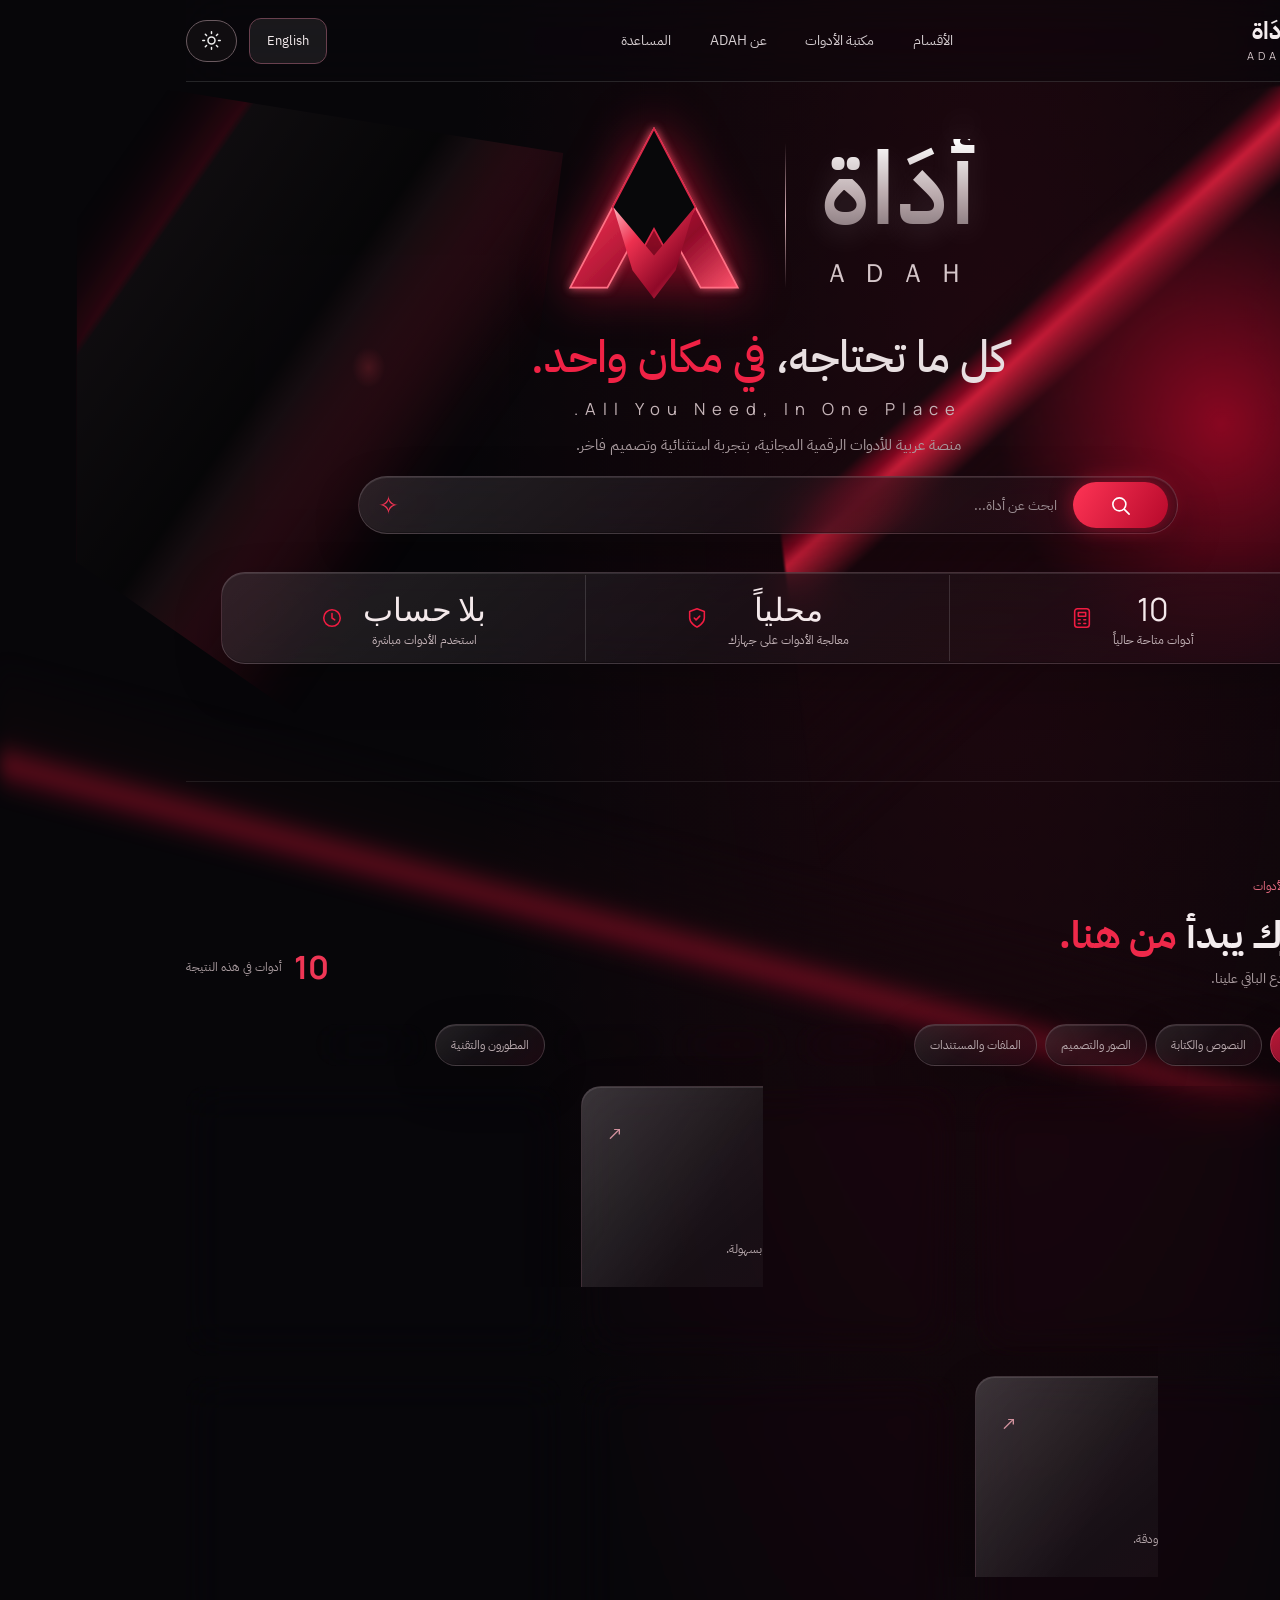
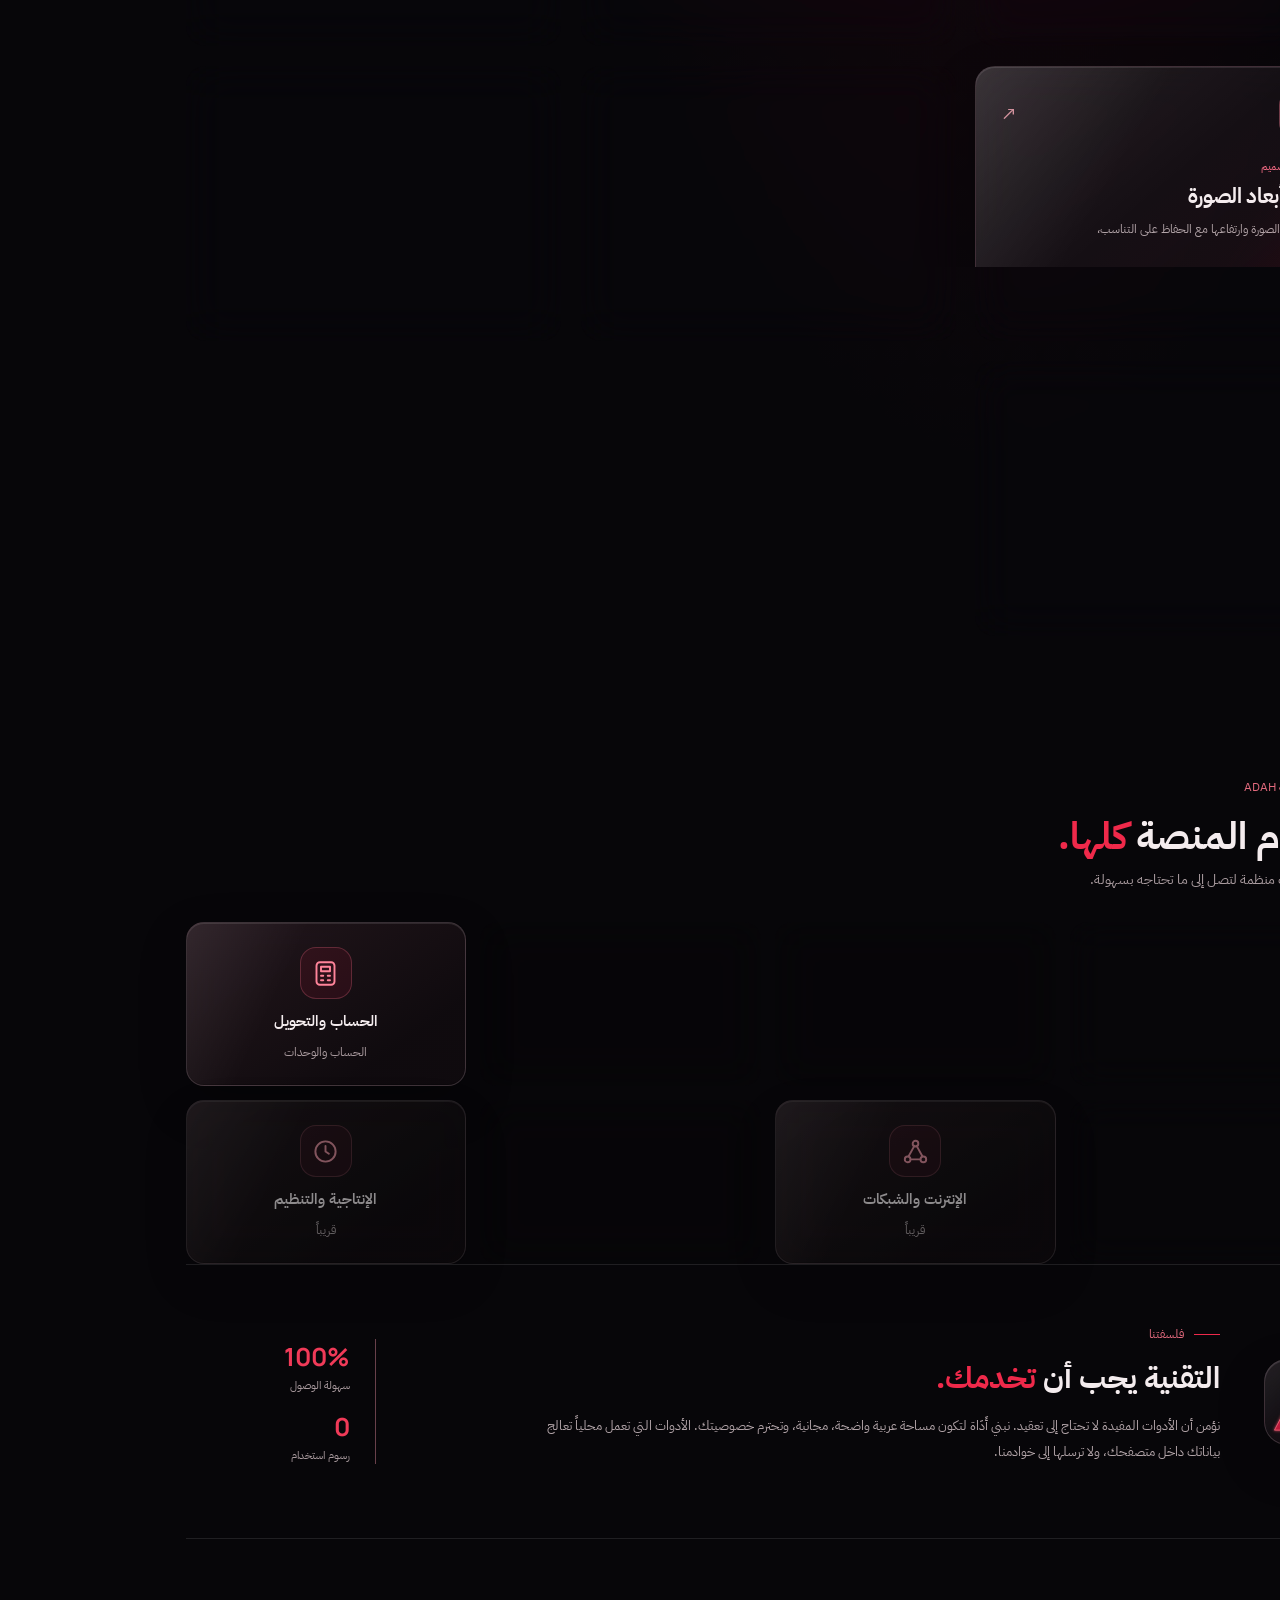
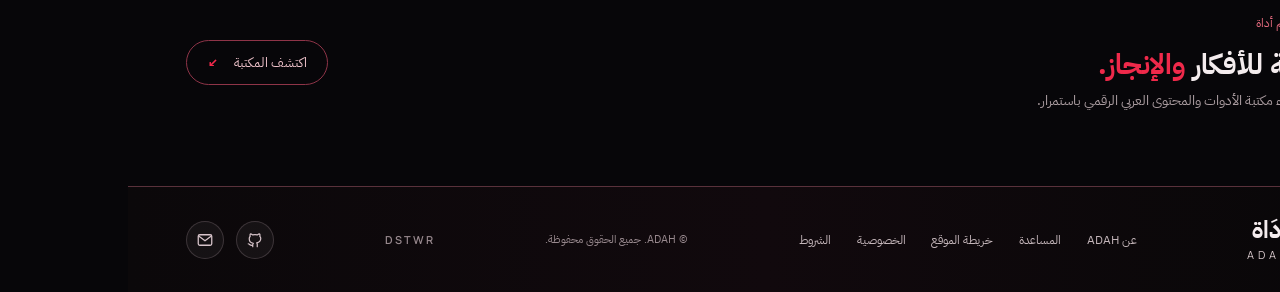
==== commit a032d78d: "Add four working tools to the ADAH directory" ====
--- a/index.html
+++ b/index.html
@@ -15,17 +15,20 @@
 <h1>كل ما تحتاجه، <em>في مكان واحد.</em></h1><div class="hero-english">All You Need, In One Place.</div>
 <p class="hero-lead">منصة عربية للأدوات الرقمية المجانية، بتجربة استثنائية وتصميم فاخر.</p>
 <div class="hero-search"><button type="button" id="searchGo" aria-label="ابحث"><svg class="icon"><use href="icons.svg#i-search"/></svg></button><input id="searchInput" type="search" placeholder="ابحث عن أداة..." aria-label="ابحث عن أداة"><span class="search-spark">✧</span></div>
-<div class="stats-bar"><div><strong>06</strong><span>أدوات متاحة حالياً</span><b><svg class="icon"><use href="icons.svg#i-calc"/></svg></b></div><div><strong>محلياً</strong><span>معالجة الأدوات على جهازك</span><b><svg class="icon"><use href="icons.svg#i-shield"/></svg></b></div><div><strong>بلا حساب</strong><span>استخدم الأدوات مباشرة</span><b><svg class="icon"><use href="icons.svg#i-clock"/></svg></b></div></div>
+<div class="stats-bar"><div><strong>10</strong><span>أدوات متاحة حالياً</span><b><svg class="icon"><use href="icons.svg#i-calc"/></svg></b></div><div><strong>محلياً</strong><span>معالجة الأدوات على جهازك</span><b><svg class="icon"><use href="icons.svg#i-shield"/></svg></b></div><div><strong>بلا حساب</strong><span>استخدم الأدوات مباشرة</span><b><svg class="icon"><use href="icons.svg#i-clock"/></svg></b></div></div>
 </section>
-<section class="tools-section wrap" id="tools"><div class="section-head"><div><div class="eyebrow"><span></span> مكتبة الأدوات</div><h2>إنجازك يبدأ <em>من هنا.</em></h2><p>اختر أداتك، ودع الباقي علينا.</p></div><div class="tools-count"><strong id="toolCount">06</strong><span>أدوات في هذه النتيجة</span></div></div>
-<div class="filters" id="filters"><button class="filter active" data-filter="all">كل الأدوات</button><button class="filter" data-filter="text">النصوص والكتابة</button><button class="filter" data-filter="images" disabled>الصور والتصميم</button><button class="filter" data-filter="files" disabled>الملفات والمستندات</button><button class="filter" data-filter="utility">الحساب والتحويل</button><button class="filter" data-filter="security">الأمان والخصوصية</button><button class="filter" data-filter="network" disabled>الإنترنت والشبكات</button><button class="filter" data-filter="developer" disabled>المطورون والتقنية</button><button class="filter" data-filter="productivity" disabled>الإنتاجية والتنظيم</button></div>
+<section class="tools-section wrap" id="tools"><div class="section-head"><div><div class="eyebrow"><span></span> مكتبة الأدوات</div><h2>إنجازك يبدأ <em>من هنا.</em></h2><p>اختر أداتك، ودع الباقي علينا.</p></div><div class="tools-count"><strong id="toolCount">10</strong><span>أدوات في هذه النتيجة</span></div></div>
+<div class="filters" id="filters"><button class="filter active" data-filter="all">كل الأدوات</button><button class="filter" data-filter="text">النصوص والكتابة</button><button class="filter" data-filter="images">الصور والتصميم</button><button class="filter" data-filter="files">الملفات والمستندات</button><button class="filter" data-filter="utility">الحساب والتحويل</button><button class="filter" data-filter="security">الأمان والخصوصية</button><button class="filter" data-filter="network" disabled>الإنترنت والشبكات</button><button class="filter" data-filter="developer">المطورون والتقنية</button><button class="filter" data-filter="productivity">الإنتاجية والتنظيم</button></div>
 <div class="tool-grid" id="toolGrid">
 <article class="tool-card featured" data-category="text" data-search="عداد الكلمات الحروف النصوص word counter"><div class="card-top"><span class="tool-icon"><svg class="icon"><use href="icons.svg#i-type"/></svg></span><span class="card-arrow">↗</span></div><div class="card-tag">النصوص والكتابة</div><h3>عداد الكلمات</h3><p>احسب الكلمات والحروف والمسافات في نصك فوراً.</p><button class="open-tool" data-tool="counter">استخدم الأداة <span>←</span></button><span class="card-number">01</span></article>
 <article class="tool-card" data-category="text" data-search="تنسيق json مبرمج بيانات"><div class="card-top"><span class="tool-icon"><svg class="icon"><use href="icons.svg#i-code"/></svg></span><span class="card-arrow">↗</span></div><div class="card-tag">النصوص والكتابة</div><h3>منسّق JSON</h3><p>رتّب بيانات JSON وتحقق من صحتها بسهولة.</p><button class="open-tool" data-tool="json">استخدم الأداة <span>←</span></button><span class="card-number">02</span></article>
 <article class="tool-card" data-category="security" data-search="كلمة مرور عشوائية آمنة مولد حماية"><div class="card-top"><span class="tool-icon"><svg class="icon"><use href="icons.svg#i-shield"/></svg></span><span class="card-arrow">↗</span></div><div class="card-tag">الأمان والخصوصية</div><h3>مولّد كلمات المرور</h3><p>أنشئ كلمات مرور قوية وعشوائية على جهازك.</p><button class="open-tool" data-tool="password">استخدم الأداة <span>←</span></button><span class="card-number">03</span></article>
 <article class="tool-card" data-category="utility" data-search="حاسبة حساب عمليات رياضية"><div class="card-top"><span class="tool-icon"><svg class="icon"><use href="icons.svg#i-calc"/></svg></span><span class="card-arrow">↗</span></div><div class="card-tag">الحساب والتحويل</div><h3>الحاسبة السريعة</h3><p>نفّذ العمليات الحسابية اليومية بسرعة ودقة.</p><button class="open-tool" data-tool="calculator">استخدم الأداة <span>←</span></button><span class="card-number">04</span></article>
 <article class="tool-card" data-category="utility" data-search="محول وحدات طول وزن حرارة تحويل"><div class="card-top"><span class="tool-icon"><svg class="icon"><use href="icons.svg#i-network"/></svg></span><span class="card-arrow">↗</span></div><div class="card-tag">الحساب والتحويل</div><h3>محول الوحدات</h3><p>حوّل بين وحدات الطول والوزن ودرجات الحرارة.</p><button class="open-tool" data-tool="convert">استخدم الأداة <span>←</span></button><span class="card-number">05</span></article>
-<article class="tool-card" data-category="utility" data-search="حساب العمر تاريخ الميلاد"><div class="card-top"><span class="tool-icon"><svg class="icon"><use href="icons.svg#i-clock"/></svg></span><span class="card-arrow">↗</span></div><div class="card-tag">الحساب والتحويل</div><h3>حاسبة العمر</h3><p>اعرف عمرك بالتفصيل انطلاقاً من تاريخ ميلادك.</p><button class="open-tool" data-tool="age">استخدم الأداة <span>←</span></button><span class="card-number">06</span></article></div><div class="empty-state" id="emptyState" hidden>لم نعثر على أداة بهذا الاسم. جرّب كلمة أخرى.</div></section>
+<article class="tool-card" data-category="utility" data-search="حساب العمر تاريخ الميلاد"><div class="card-top"><span class="tool-icon"><svg class="icon"><use href="icons.svg#i-clock"/></svg></span><span class="card-arrow">↗</span></div><div class="card-tag">الحساب والتحويل</div><h3>حاسبة العمر</h3><p>اعرف عمرك بالتفصيل انطلاقاً من تاريخ ميلادك.</p><button class="open-tool" data-tool="age">استخدم الأداة <span>←</span></button><span class="card-number">06</span></article><article class="tool-card" data-category="images" data-search="تغيير أبعاد الصور تصغير تكبير image resize"><div class="card-top"><span class="tool-icon"><svg class="icon"><use href="icons.svg#i-image"/></svg></span><span class="card-arrow">↗</span></div><div class="card-tag">الصور والتصميم</div><h3>تغيير أبعاد الصورة</h3><p>غيّر عرض الصورة وارتفاعها مع الحفاظ على التناسب، محلياً.</p><button class="open-tool" data-tool="image">استخدم الأداة <span>←</span></button><span class="card-number">07</span></article>
+<article class="tool-card" data-category="files" data-search="بصمة الملفات تحقق سلامة SHA256 SHA384 SHA512 file hash"><div class="card-top"><span class="tool-icon"><svg class="icon"><use href="icons.svg#i-file"/></svg></span><span class="card-arrow">↗</span></div><div class="card-tag">الملفات والمستندات</div><h3>بصمة الملفات</h3><p>احسب SHA-256 أو SHA-384 أو SHA-512 للتحقق من تطابق الملفات.</p><button class="open-tool" data-tool="filehash">استخدم الأداة <span>←</span></button><span class="card-number">08</span></article>
+<article class="tool-card" data-category="developer" data-search="Base64 ترميز فك الترميز encode decode developer"><div class="card-top"><span class="tool-icon"><svg class="icon"><use href="icons.svg#i-code"/></svg></span><span class="card-arrow">↗</span></div><div class="card-tag">المطورون والتقنية</div><h3>ترميز Base64</h3><p>رمّز النصوص وفك ترميز Base64 مع دعم العربية.</p><button class="open-tool" data-tool="base64">استخدم الأداة <span>←</span></button><span class="card-number">09</span></article>
+<article class="tool-card" data-category="productivity" data-search="تحويل حالة النص أحرف كبيرة صغيرة ترتيب الكتابة text case"><div class="card-top"><span class="tool-icon"><svg class="icon"><use href="icons.svg#i-type"/></svg></span><span class="card-arrow">↗</span></div><div class="card-tag">الإنتاجية والتنظيم</div><h3>تحويل حالة النص</h3><p>حوّل الأحرف الإنجليزية إلى كبيرة أو صغيرة أو غيّر ترتيب النص.</p><button class="open-tool" data-tool="textcase">استخدم الأداة <span>←</span></button><span class="card-number">10</span></article></div><div class="empty-state" id="emptyState" hidden>لم نعثر على أداة بهذا الاسم. جرّب كلمة أخرى.</div></section>
 <section class="categories-directory wrap" id="all-categories"><div class="section-head"><div><div class="eyebrow"><span></span> منظومة ADAH</div><h2>أقسام المنصة <em>كلها.</em></h2><p>ثمانية مجالات منظمة لتصل إلى ما تحتاجه بسهولة.</p></div></div><div class="feature-grid category-directory-grid">
 <a class="feature-card" href="text-tools.html"><span class="feature-icon" aria-hidden="true"><svg class="icon"><use href="icons.svg#i-type"/></svg></span><b>النصوص والكتابة</b><small>الكتابة ومعالجة النصوص</small></a>
 <div class="feature-card is-unavailable" aria-disabled="true"><span class="feature-icon" aria-hidden="true"><svg class="icon"><use href="icons.svg#i-image"/></svg></span><b>الصور والتصميم</b><small>قريباً</small></div>
--- a/styles.css
+++ b/styles.css
@@ -132,3 +132,21 @@
 .tool-actions .tool-btn.secondary{min-height:42px}
 .category-cards .tool-card .card-tag{color:var(--accent,#f16a83)}
 @media(max-width:520px){.tool-actions{display:grid;grid-template-columns:1fr 1fr}.tool-actions .tool-btn{width:100%;justify-content:center}}
+
+
+/* Language control */
+.language-switch{white-space:nowrap;min-width:78px;direction:ltr}
+html[dir="ltr"] body{font-family:Inter,system-ui,-apple-system,"Segoe UI",sans-serif}
+html[dir="ltr"] .brand-lockup,html[dir="ltr"] .brand-mark{direction:ltr}
+html[dir="ltr"] .back-link{direction:ltr}
+
+/* Unified search results */
+.global-search-results{position:relative;z-index:5;width:min(680px,100%);margin:-12px auto 22px;padding:10px;border:1px solid rgba(255,255,255,.16);border-radius:16px;background:rgba(18,12,17,.94);backdrop-filter:blur(22px);box-shadow:0 18px 48px rgba(0,0,0,.32);display:grid;gap:6px}
+.global-search-results[hidden]{display:none}
+.global-search-heading{padding:7px 10px;color:#ef8da0;font-size:11px;font-weight:700}
+.global-search-item{width:100%;display:flex;flex-direction:column;align-items:flex-start;gap:4px;padding:11px 12px;border:1px solid transparent;border-radius:10px;background:rgba(255,255,255,.035);color:#f7edf0;text-align:start;cursor:pointer;text-decoration:none}
+.global-search-item:hover,.global-search-item:focus-visible{background:rgba(210,25,65,.15);border-color:rgba(255,105,135,.35)}
+.global-search-item strong{font-size:13px}.global-search-item small,.global-search-empty{font-size:11px;color:#b7a6ad;line-height:1.7}
+.global-search-empty{padding:12px;margin:0}
+.light-theme .global-search-results{background:rgba(255,255,255,.97);border-color:#dfcbd0}
+.light-theme .global-search-item{color:#24191e}.light-theme .global-search-item small,.light-theme .global-search-empty{color:#675b60}
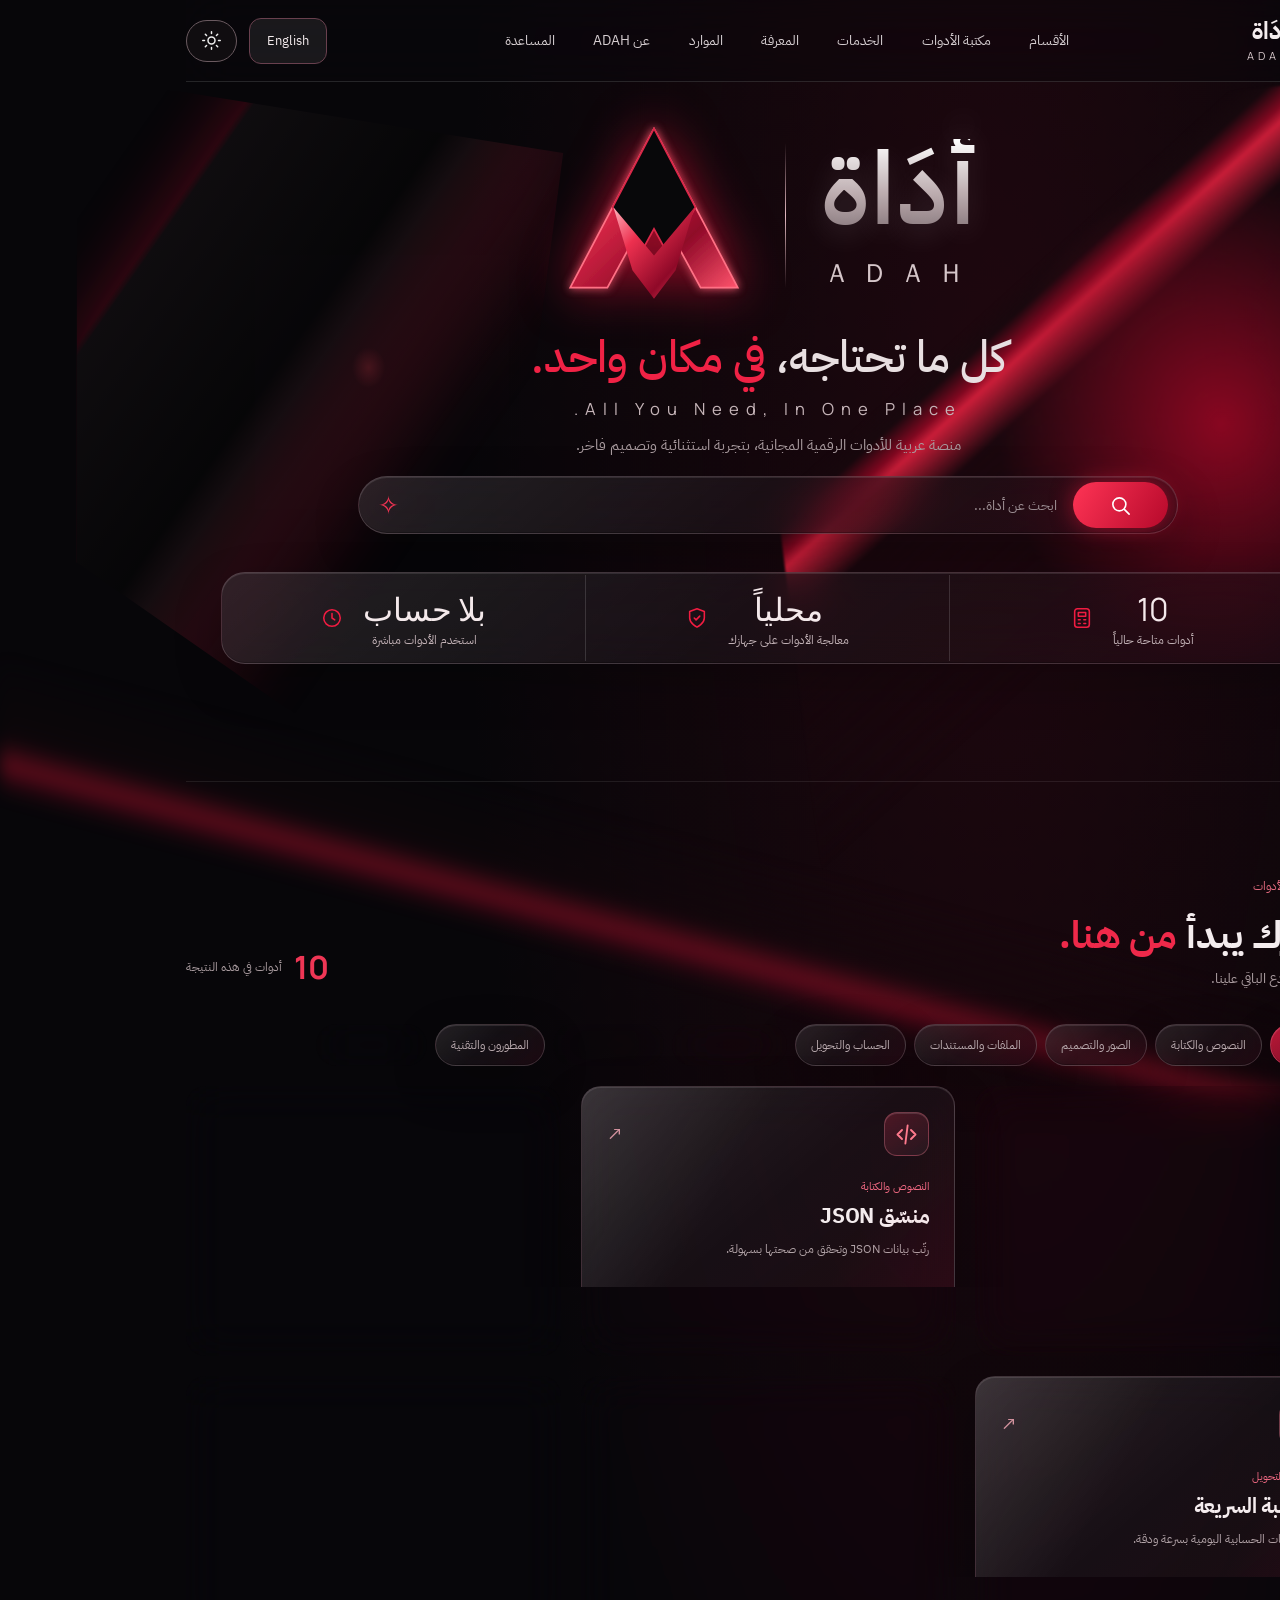
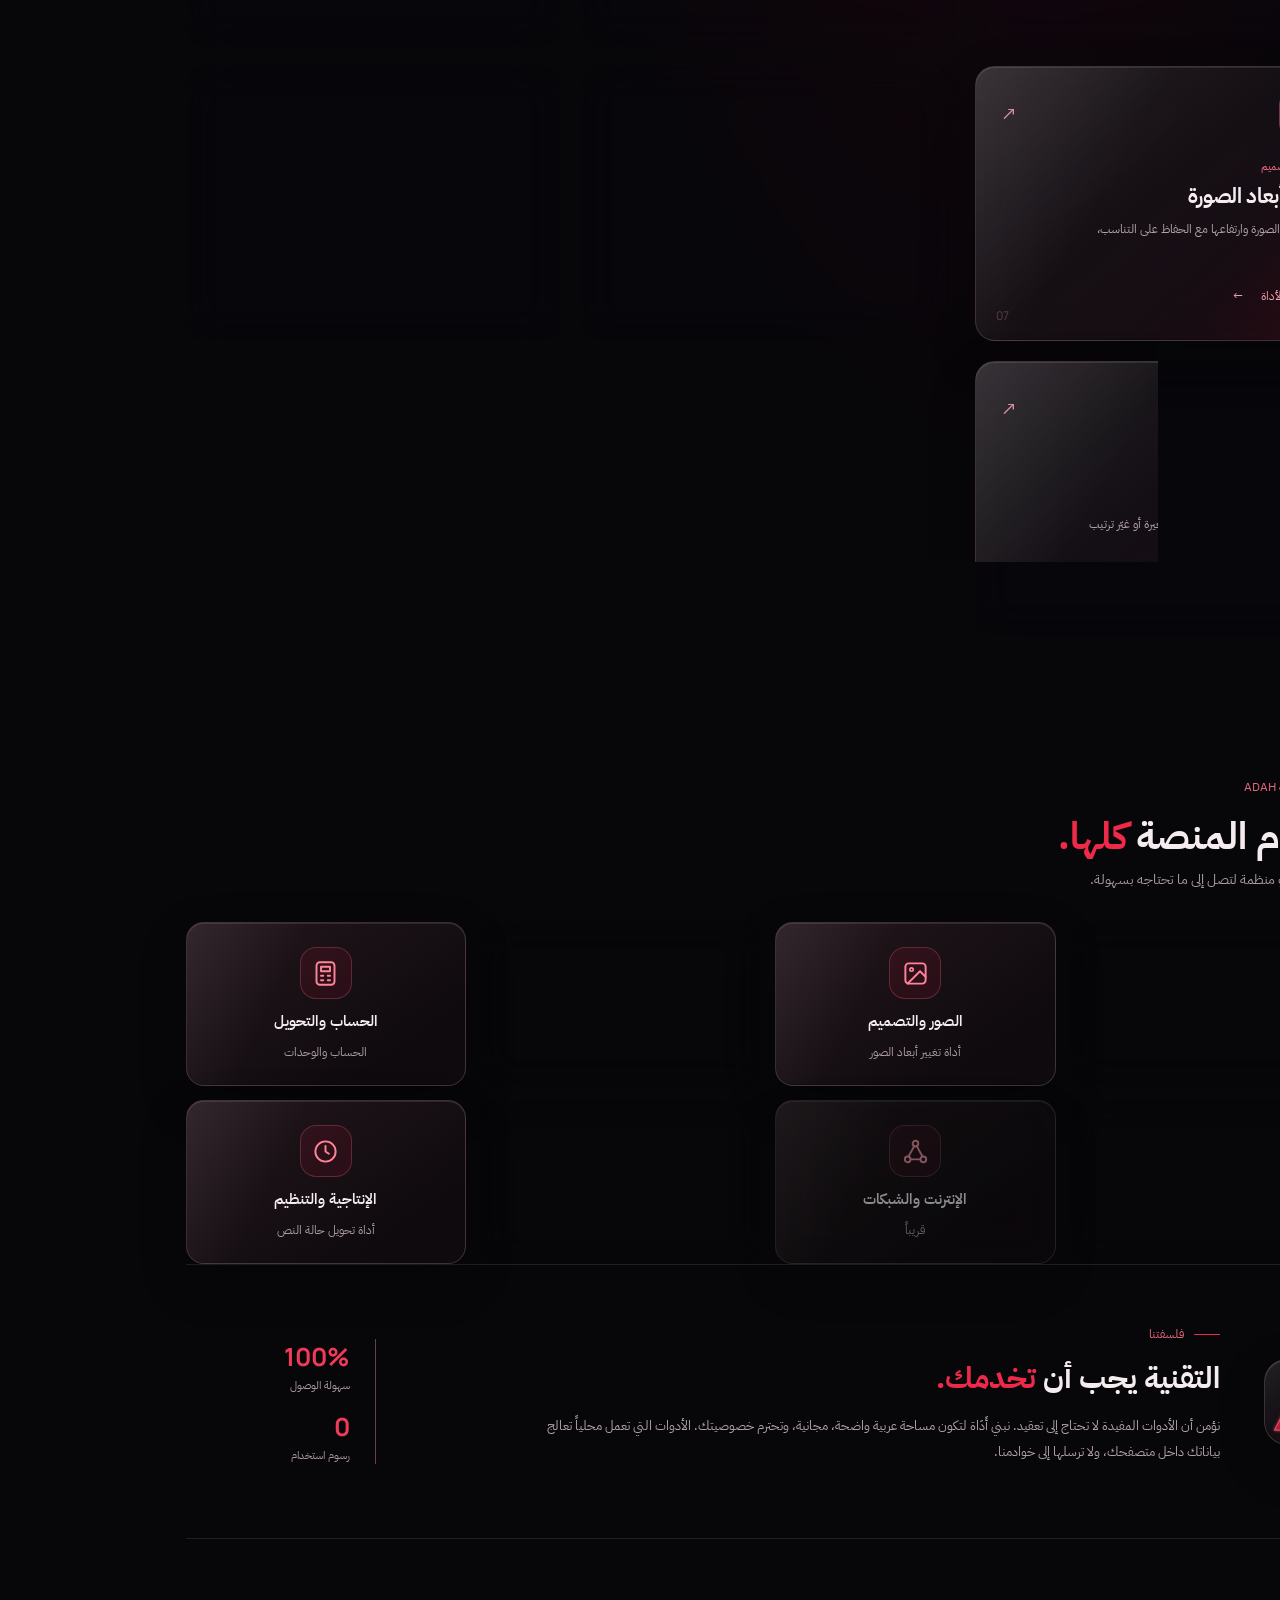
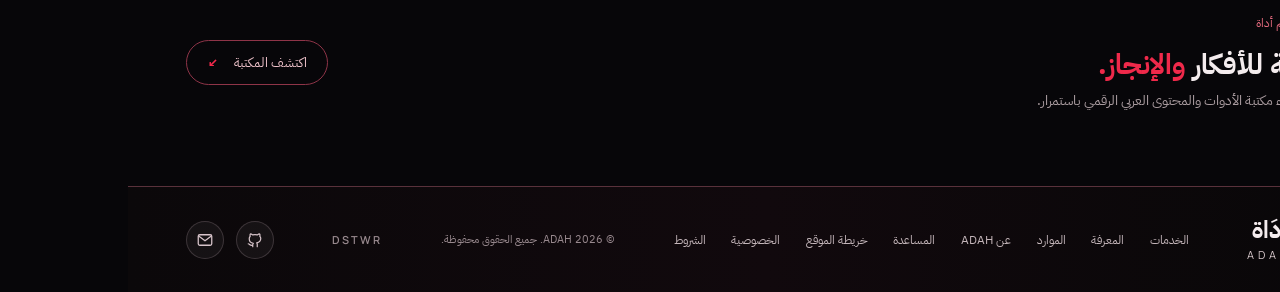
==== commit 1dee9c78: "Connect live categories and new public sections" ====
--- a/index.html
+++ b/index.html
@@ -8,7 +8,7 @@
 <div class="scene scene-rock" aria-hidden="true"></div><div class="scene scene-ribbon" aria-hidden="true"></div><div class="scene scene-glow" aria-hidden="true"></div>
 <header class="topbar wrap">
 <a class="brand" href="#" aria-label="أداة الرئيسية"><span class="brand-mark"><img src="logo.svg" alt=""></span><span class="brand-lockup"><b>أَدَاة</b><small>ADAH</small></span></a>
-<nav aria-label="التنقل"><a href="#all-categories">الأقسام</a><a href="#tools">مكتبة الأدوات</a><a href="about.html">عن ADAH</a><a href="help.html">المساعدة</a></nav>
+<nav aria-label="التنقل"><a href="#all-categories">الأقسام</a><a href="#tools">مكتبة الأدوات</a><a href="services.html">الخدمات</a><a href="learning.html">المعرفة</a><a href="resources.html">الموارد</a><a href="about.html">عن ADAH</a><a href="help.html">المساعدة</a></nav>
 <div class="top-actions"><button class="tool-btn secondary language-switch" type="button" data-lang-switch>English</button><button class="theme-toggle" id="themeBtn" type="button" aria-label="تغيير المظهر" title="تغيير المظهر"><svg class="icon"><use href="icons.svg#i-sun"/></svg></button></div></header>
 <main><section class="hero wrap">
 <div class="hero-brand"><div class="hero-wordmark"><span>أَدَاة</span><small>ＡＤＡＨ</small></div><i></i><img src="logo.svg" alt="شعار أداة"></div>
@@ -31,16 +31,16 @@
 <article class="tool-card" data-category="productivity" data-search="تحويل حالة النص أحرف كبيرة صغيرة ترتيب الكتابة text case"><div class="card-top"><span class="tool-icon"><svg class="icon"><use href="icons.svg#i-type"/></svg></span><span class="card-arrow">↗</span></div><div class="card-tag">الإنتاجية والتنظيم</div><h3>تحويل حالة النص</h3><p>حوّل الأحرف الإنجليزية إلى كبيرة أو صغيرة أو غيّر ترتيب النص.</p><button class="open-tool" data-tool="textcase">استخدم الأداة <span>←</span></button><span class="card-number">10</span></article></div><div class="empty-state" id="emptyState" hidden>لم نعثر على أداة بهذا الاسم. جرّب كلمة أخرى.</div></section>
 <section class="categories-directory wrap" id="all-categories"><div class="section-head"><div><div class="eyebrow"><span></span> منظومة ADAH</div><h2>أقسام المنصة <em>كلها.</em></h2><p>ثمانية مجالات منظمة لتصل إلى ما تحتاجه بسهولة.</p></div></div><div class="feature-grid category-directory-grid">
 <a class="feature-card" href="text-tools.html"><span class="feature-icon" aria-hidden="true"><svg class="icon"><use href="icons.svg#i-type"/></svg></span><b>النصوص والكتابة</b><small>الكتابة ومعالجة النصوص</small></a>
-<div class="feature-card is-unavailable" aria-disabled="true"><span class="feature-icon" aria-hidden="true"><svg class="icon"><use href="icons.svg#i-image"/></svg></span><b>الصور والتصميم</b><small>قريباً</small></div>
-<div class="feature-card is-unavailable" aria-disabled="true"><span class="feature-icon" aria-hidden="true"><svg class="icon"><use href="icons.svg#i-file"/></svg></span><b>الملفات والمستندات</b><small>قريباً</small></div>
+<a class="feature-card" href="#tools"><span class="feature-icon" aria-hidden="true"><svg class="icon"><use href="icons.svg#i-image"/></svg></span><b>الصور والتصميم</b><small>أداة تغيير أبعاد الصور</small></a>
+<a class="feature-card" href="#tools"><span class="feature-icon" aria-hidden="true"><svg class="icon"><use href="icons.svg#i-file"/></svg></span><b>الملفات والمستندات</b><small>أداة بصمة الملفات</small></a>
 <a class="feature-card" href="utility-tools.html"><span class="feature-icon" aria-hidden="true"><svg class="icon"><use href="icons.svg#i-calc"/></svg></span><b>الحساب والتحويل</b><small>الحساب والوحدات</small></a>
 <a class="feature-card" href="security-tools.html"><span class="feature-icon" aria-hidden="true"><svg class="icon"><use href="icons.svg#i-shield"/></svg></span><b>الأمان والخصوصية</b><small>أدوات الحماية والخصوصية</small></a>
 <div class="feature-card is-unavailable" aria-disabled="true"><span class="feature-icon" aria-hidden="true"><svg class="icon"><use href="icons.svg#i-network"/></svg></span><b>الإنترنت والشبكات</b><small>قريباً</small></div>
-<div class="feature-card is-unavailable" aria-disabled="true"><span class="feature-icon" aria-hidden="true"><svg class="icon"><use href="icons.svg#i-code"/></svg></span><b>المطورون والتقنية</b><small>قريباً</small></div>
-<div class="feature-card is-unavailable" aria-disabled="true"><span class="feature-icon" aria-hidden="true"><svg class="icon"><use href="icons.svg#i-clock"/></svg></span><b>الإنتاجية والتنظيم</b><small>قريباً</small></div>
+<a class="feature-card" href="#tools"><span class="feature-icon" aria-hidden="true"><svg class="icon"><use href="icons.svg#i-code"/></svg></span><b>المطورون والتقنية</b><small>أداة ترميز Base64</small></a>
+<a class="feature-card" href="#tools"><span class="feature-icon" aria-hidden="true"><svg class="icon"><use href="icons.svg#i-clock"/></svg></span><b>الإنتاجية والتنظيم</b><small>أداة تحويل حالة النص</small></a>
 </div></section>
 <section class="promise wrap" id="about"><div class="promise-symbol"><img src="logo.svg" alt="شعار أداة"></div><div><div class="eyebrow"><span></span> فلسفتنا</div><h2>التقنية يجب أن <em>تخدمك.</em></h2><p>نؤمن أن الأدوات المفيدة لا تحتاج إلى تعقيد. نبني أَدَاة لتكون مساحة عربية واضحة، مجانية، وتحترم خصوصيتك. الأدوات التي تعمل محلياً تعالج بياناتك داخل متصفحك، ولا ترسلها إلى خوادمنا.</p></div><div class="promise-stats"><div><strong>100%</strong><span>سهولة الوصول</span></div><div><strong>0</strong><span>رسوم استخدام</span></div></div></section>
 <section class="journal wrap" id="journal"><div><span class="eyebrow"><span></span> من عالم أداة</span><h2>مساحة للأفكار <em>والإنجاز.</em></h2><p>نعمل على إثراء مكتبة الأدوات والمحتوى العربي الرقمي باستمرار.</p></div><a href="#tools">اكتشف المكتبة <b>↙</b></a></section></main>
-<footer id="footer"><div class="wrap footer-inner"><a class="brand" href="#"><span class="brand-mark"><img src="logo.svg" alt=""></span><span class="brand-lockup"><b>أَدَاة</b><small>ADAH</small></span></a><div class="footer-links"><a href="about.html">عن ADAH</a><a href="help.html">المساعدة</a><a href="sitemap.html">خريطة الموقع</a><a href="privacy.html">الخصوصية</a><a href="terms.html">الشروط</a></div><small>© <span id="year"></span> ADAH. جميع الحقوق محفوظة.</small><small class="brand-credit">DSTWR</small><div class="social-links"><a href="https://github.com/mogahdbshar/ADAH" aria-label="GitHub"><svg class="icon"><use href="icons.svg#i-github"/></svg></a><a href="help.html" aria-label="المساعدة"><svg class="icon"><use href="icons.svg#i-mail"/></svg></a></div></div></footer>
+<footer id="footer"><div class="wrap footer-inner"><a class="brand" href="#"><span class="brand-mark"><img src="logo.svg" alt=""></span><span class="brand-lockup"><b>أَدَاة</b><small>ADAH</small></span></a><div class="footer-links"><a href="services.html">الخدمات</a><a href="learning.html">المعرفة</a><a href="resources.html">الموارد</a><a href="about.html">عن ADAH</a><a href="help.html">المساعدة</a><a href="sitemap.html">خريطة الموقع</a><a href="privacy.html">الخصوصية</a><a href="terms.html">الشروط</a></div><small>© <span id="year"></span> ADAH. جميع الحقوق محفوظة.</small><small class="brand-credit">DSTWR</small><div class="social-links"><a href="https://github.com/mogahdbshar/ADAH" aria-label="GitHub"><svg class="icon"><use href="icons.svg#i-github"/></svg></a><a href="help.html" aria-label="المساعدة"><svg class="icon"><use href="icons.svg#i-mail"/></svg></a></div></div></footer>
 <div class="modal-backdrop" id="modal" hidden><section class="modal" role="dialog" aria-modal="true" aria-labelledby="modalTitle"><div class="modal-head"><div><span class="modal-kicker">أَدَاة · ADAH</span><h2 id="modalTitle">الأداة</h2></div><button class="close-modal" id="closeModal" aria-label="إغلاق">×</button></div><div id="toolBody"></div></section></div>
 <script src="app.js"></script><script src="i18n.js"></script></body></html>
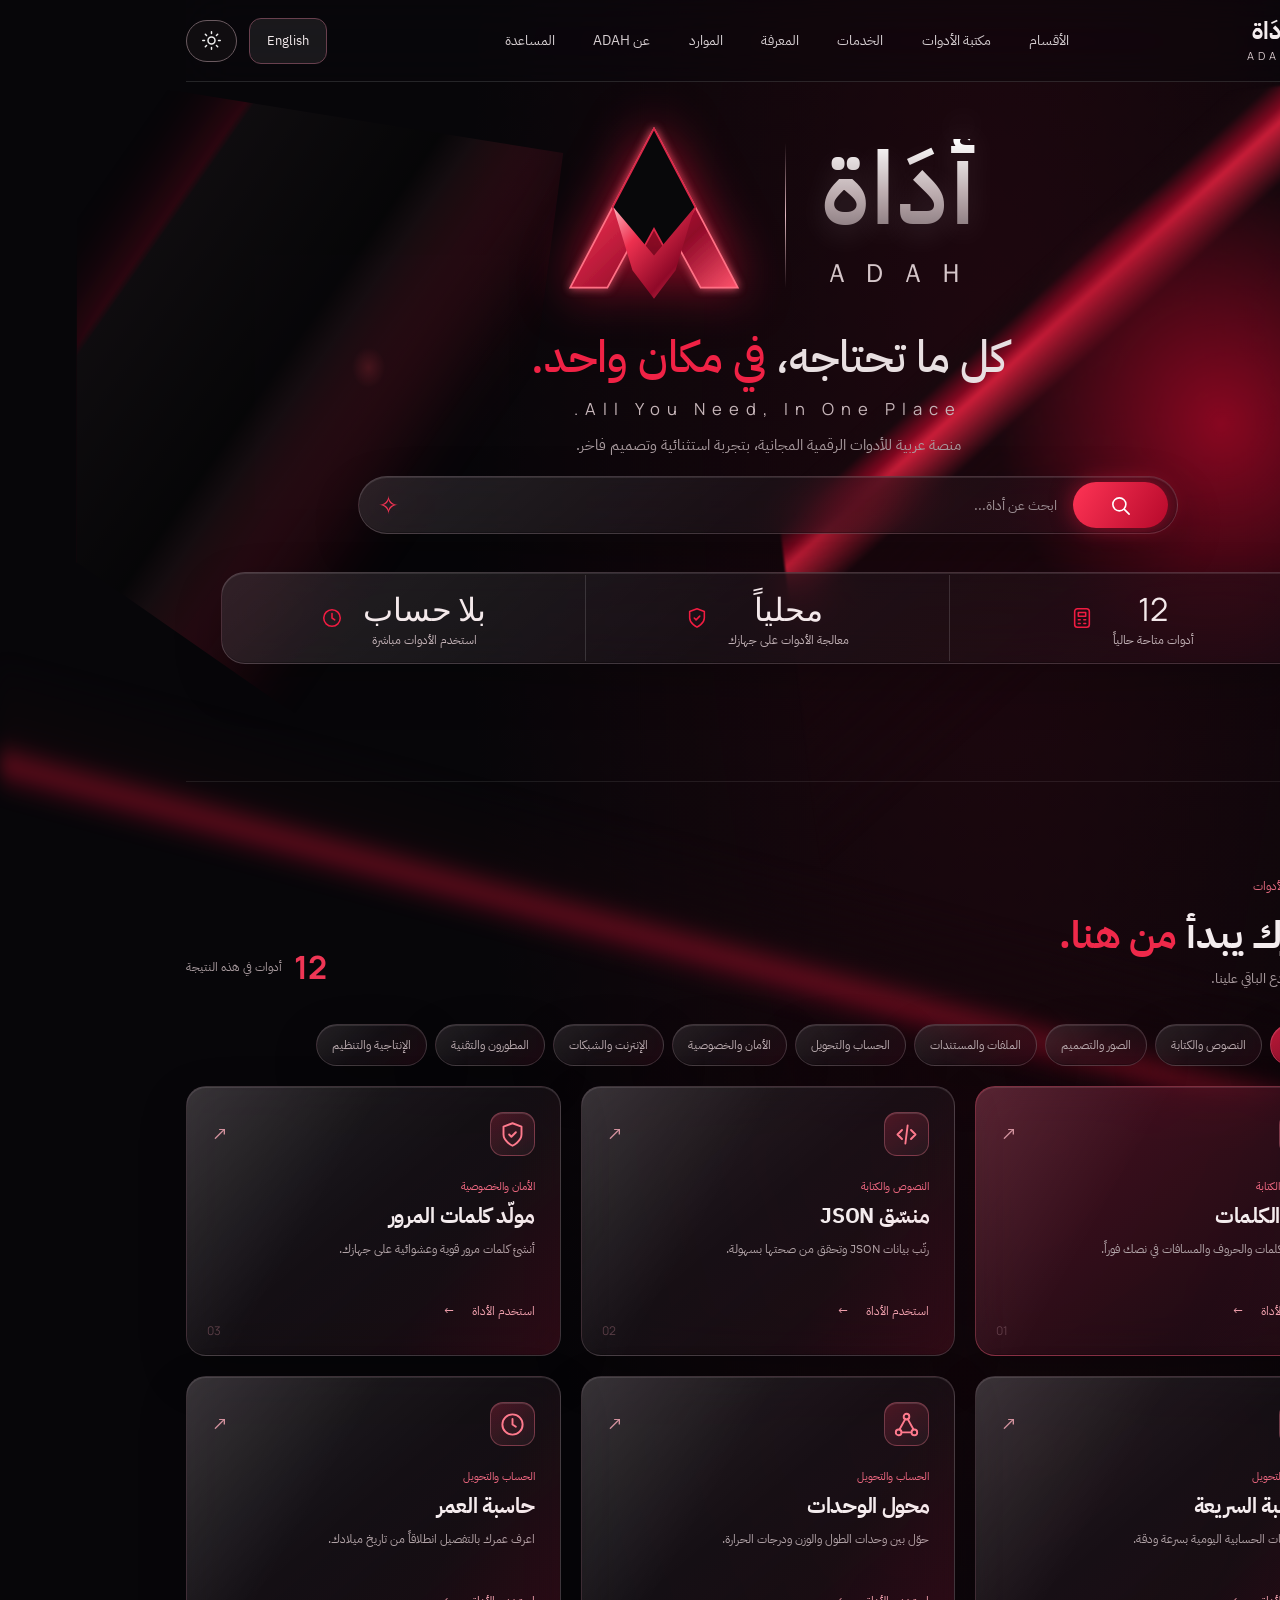
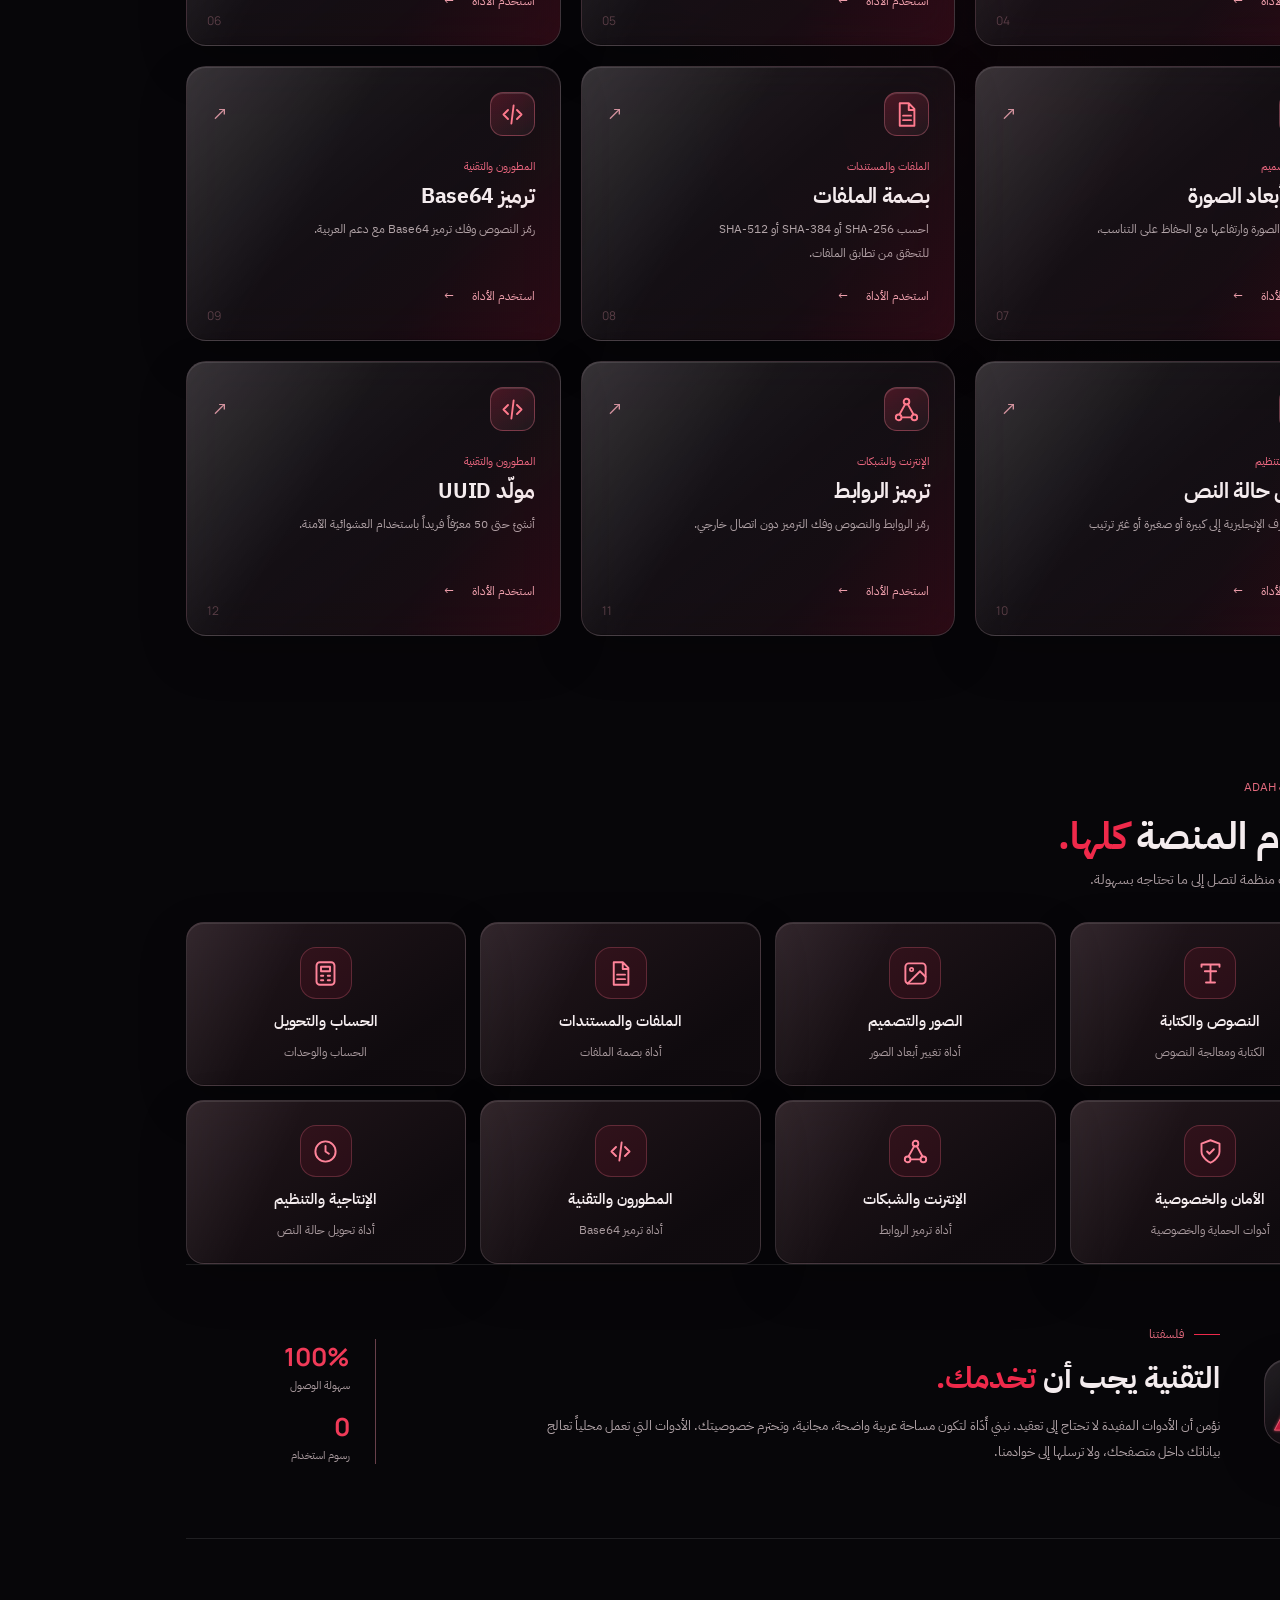
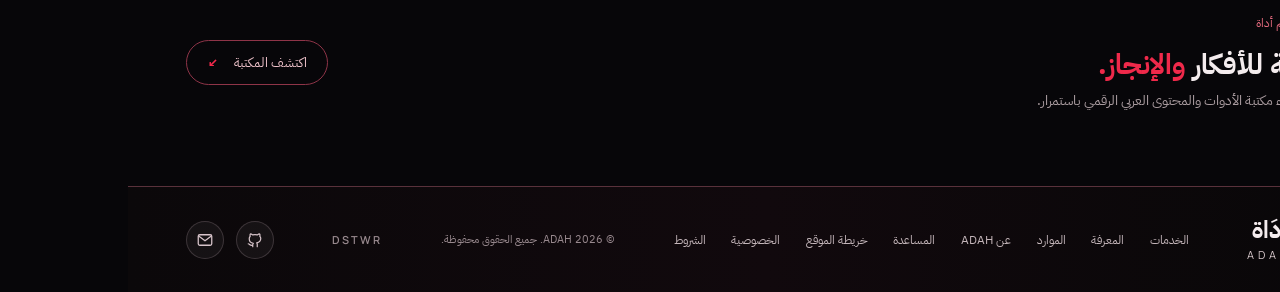
==== commit 47aaa303: "Add network and developer tool cards to ADAH" ====
--- a/index.html
+++ b/index.html
@@ -15,10 +15,10 @@
 <h1>كل ما تحتاجه، <em>في مكان واحد.</em></h1><div class="hero-english">All You Need, In One Place.</div>
 <p class="hero-lead">منصة عربية للأدوات الرقمية المجانية، بتجربة استثنائية وتصميم فاخر.</p>
 <div class="hero-search"><button type="button" id="searchGo" aria-label="ابحث"><svg class="icon"><use href="icons.svg#i-search"/></svg></button><input id="searchInput" type="search" placeholder="ابحث عن أداة..." aria-label="ابحث عن أداة"><span class="search-spark">✧</span></div>
-<div class="stats-bar"><div><strong>10</strong><span>أدوات متاحة حالياً</span><b><svg class="icon"><use href="icons.svg#i-calc"/></svg></b></div><div><strong>محلياً</strong><span>معالجة الأدوات على جهازك</span><b><svg class="icon"><use href="icons.svg#i-shield"/></svg></b></div><div><strong>بلا حساب</strong><span>استخدم الأدوات مباشرة</span><b><svg class="icon"><use href="icons.svg#i-clock"/></svg></b></div></div>
+<div class="stats-bar"><div><strong>12</strong><span>أدوات متاحة حالياً</span><b><svg class="icon"><use href="icons.svg#i-calc"/></svg></b></div><div><strong>محلياً</strong><span>معالجة الأدوات على جهازك</span><b><svg class="icon"><use href="icons.svg#i-shield"/></svg></b></div><div><strong>بلا حساب</strong><span>استخدم الأدوات مباشرة</span><b><svg class="icon"><use href="icons.svg#i-clock"/></svg></b></div></div>
 </section>
-<section class="tools-section wrap" id="tools"><div class="section-head"><div><div class="eyebrow"><span></span> مكتبة الأدوات</div><h2>إنجازك يبدأ <em>من هنا.</em></h2><p>اختر أداتك، ودع الباقي علينا.</p></div><div class="tools-count"><strong id="toolCount">10</strong><span>أدوات في هذه النتيجة</span></div></div>
-<div class="filters" id="filters"><button class="filter active" data-filter="all">كل الأدوات</button><button class="filter" data-filter="text">النصوص والكتابة</button><button class="filter" data-filter="images">الصور والتصميم</button><button class="filter" data-filter="files">الملفات والمستندات</button><button class="filter" data-filter="utility">الحساب والتحويل</button><button class="filter" data-filter="security">الأمان والخصوصية</button><button class="filter" data-filter="network" disabled>الإنترنت والشبكات</button><button class="filter" data-filter="developer">المطورون والتقنية</button><button class="filter" data-filter="productivity">الإنتاجية والتنظيم</button></div>
+<section class="tools-section wrap" id="tools"><div class="section-head"><div><div class="eyebrow"><span></span> مكتبة الأدوات</div><h2>إنجازك يبدأ <em>من هنا.</em></h2><p>اختر أداتك، ودع الباقي علينا.</p></div><div class="tools-count"><strong id="toolCount">12</strong><span>أدوات في هذه النتيجة</span></div></div>
+<div class="filters" id="filters"><button class="filter active" data-filter="all">كل الأدوات</button><button class="filter" data-filter="text">النصوص والكتابة</button><button class="filter" data-filter="images">الصور والتصميم</button><button class="filter" data-filter="files">الملفات والمستندات</button><button class="filter" data-filter="utility">الحساب والتحويل</button><button class="filter" data-filter="security">الأمان والخصوصية</button><button class="filter" data-filter="network">الإنترنت والشبكات</button><button class="filter" data-filter="developer">المطورون والتقنية</button><button class="filter" data-filter="productivity">الإنتاجية والتنظيم</button></div>
 <div class="tool-grid" id="toolGrid">
 <article class="tool-card featured" data-category="text" data-search="عداد الكلمات الحروف النصوص word counter"><div class="card-top"><span class="tool-icon"><svg class="icon"><use href="icons.svg#i-type"/></svg></span><span class="card-arrow">↗</span></div><div class="card-tag">النصوص والكتابة</div><h3>عداد الكلمات</h3><p>احسب الكلمات والحروف والمسافات في نصك فوراً.</p><button class="open-tool" data-tool="counter">استخدم الأداة <span>←</span></button><span class="card-number">01</span></article>
 <article class="tool-card" data-category="text" data-search="تنسيق json مبرمج بيانات"><div class="card-top"><span class="tool-icon"><svg class="icon"><use href="icons.svg#i-code"/></svg></span><span class="card-arrow">↗</span></div><div class="card-tag">النصوص والكتابة</div><h3>منسّق JSON</h3><p>رتّب بيانات JSON وتحقق من صحتها بسهولة.</p><button class="open-tool" data-tool="json">استخدم الأداة <span>←</span></button><span class="card-number">02</span></article>
@@ -28,14 +28,14 @@
 <article class="tool-card" data-category="utility" data-search="حساب العمر تاريخ الميلاد"><div class="card-top"><span class="tool-icon"><svg class="icon"><use href="icons.svg#i-clock"/></svg></span><span class="card-arrow">↗</span></div><div class="card-tag">الحساب والتحويل</div><h3>حاسبة العمر</h3><p>اعرف عمرك بالتفصيل انطلاقاً من تاريخ ميلادك.</p><button class="open-tool" data-tool="age">استخدم الأداة <span>←</span></button><span class="card-number">06</span></article><article class="tool-card" data-category="images" data-search="تغيير أبعاد الصور تصغير تكبير image resize"><div class="card-top"><span class="tool-icon"><svg class="icon"><use href="icons.svg#i-image"/></svg></span><span class="card-arrow">↗</span></div><div class="card-tag">الصور والتصميم</div><h3>تغيير أبعاد الصورة</h3><p>غيّر عرض الصورة وارتفاعها مع الحفاظ على التناسب، محلياً.</p><button class="open-tool" data-tool="image">استخدم الأداة <span>←</span></button><span class="card-number">07</span></article>
 <article class="tool-card" data-category="files" data-search="بصمة الملفات تحقق سلامة SHA256 SHA384 SHA512 file hash"><div class="card-top"><span class="tool-icon"><svg class="icon"><use href="icons.svg#i-file"/></svg></span><span class="card-arrow">↗</span></div><div class="card-tag">الملفات والمستندات</div><h3>بصمة الملفات</h3><p>احسب SHA-256 أو SHA-384 أو SHA-512 للتحقق من تطابق الملفات.</p><button class="open-tool" data-tool="filehash">استخدم الأداة <span>←</span></button><span class="card-number">08</span></article>
 <article class="tool-card" data-category="developer" data-search="Base64 ترميز فك الترميز encode decode developer"><div class="card-top"><span class="tool-icon"><svg class="icon"><use href="icons.svg#i-code"/></svg></span><span class="card-arrow">↗</span></div><div class="card-tag">المطورون والتقنية</div><h3>ترميز Base64</h3><p>رمّز النصوص وفك ترميز Base64 مع دعم العربية.</p><button class="open-tool" data-tool="base64">استخدم الأداة <span>←</span></button><span class="card-number">09</span></article>
-<article class="tool-card" data-category="productivity" data-search="تحويل حالة النص أحرف كبيرة صغيرة ترتيب الكتابة text case"><div class="card-top"><span class="tool-icon"><svg class="icon"><use href="icons.svg#i-type"/></svg></span><span class="card-arrow">↗</span></div><div class="card-tag">الإنتاجية والتنظيم</div><h3>تحويل حالة النص</h3><p>حوّل الأحرف الإنجليزية إلى كبيرة أو صغيرة أو غيّر ترتيب النص.</p><button class="open-tool" data-tool="textcase">استخدم الأداة <span>←</span></button><span class="card-number">10</span></article></div><div class="empty-state" id="emptyState" hidden>لم نعثر على أداة بهذا الاسم. جرّب كلمة أخرى.</div></section>
+<article class="tool-card" data-category="productivity" data-search="تحويل حالة النص أحرف كبيرة صغيرة ترتيب الكتابة text case"><div class="card-top"><span class="tool-icon"><svg class="icon"><use href="icons.svg#i-type"/></svg></span><span class="card-arrow">↗</span></div><div class="card-tag">الإنتاجية والتنظيم</div><h3>تحويل حالة النص</h3><p>حوّل الأحرف الإنجليزية إلى كبيرة أو صغيرة أو غيّر ترتيب النص.</p><button class="open-tool" data-tool="textcase">استخدم الأداة <span>←</span></button><span class="card-number">10</span></article><article class="tool-card" data-category="network" data-search="ترميز الروابط فك الترميز URL encode decode"><div class="card-top"><span class="tool-icon"><svg class="icon"><use href="icons.svg#i-network"/></svg></span><span class="card-arrow">↗</span></div><div class="card-tag">الإنترنت والشبكات</div><h3>ترميز الروابط</h3><p>رمّز الروابط والنصوص وفك الترميز دون اتصال خارجي.</p><button class="open-tool" data-tool="urlcodec">استخدم الأداة <span>←</span></button><span class="card-number">11</span></article><article class="tool-card" data-category="developer" data-search="UUID GUID مولد معرفات فريدة"><div class="card-top"><span class="tool-icon"><svg class="icon"><use href="icons.svg#i-code"/></svg></span><span class="card-arrow">↗</span></div><div class="card-tag">المطورون والتقنية</div><h3>مولّد UUID</h3><p>أنشئ حتى 50 معرّفاً فريداً باستخدام العشوائية الآمنة.</p><button class="open-tool" data-tool="uuid">استخدم الأداة <span>←</span></button><span class="card-number">12</span></article></div><div class="empty-state" id="emptyState" hidden>لم نعثر على أداة بهذا الاسم. جرّب كلمة أخرى.</div></section>
 <section class="categories-directory wrap" id="all-categories"><div class="section-head"><div><div class="eyebrow"><span></span> منظومة ADAH</div><h2>أقسام المنصة <em>كلها.</em></h2><p>ثمانية مجالات منظمة لتصل إلى ما تحتاجه بسهولة.</p></div></div><div class="feature-grid category-directory-grid">
 <a class="feature-card" href="text-tools.html"><span class="feature-icon" aria-hidden="true"><svg class="icon"><use href="icons.svg#i-type"/></svg></span><b>النصوص والكتابة</b><small>الكتابة ومعالجة النصوص</small></a>
 <a class="feature-card" href="#tools"><span class="feature-icon" aria-hidden="true"><svg class="icon"><use href="icons.svg#i-image"/></svg></span><b>الصور والتصميم</b><small>أداة تغيير أبعاد الصور</small></a>
 <a class="feature-card" href="#tools"><span class="feature-icon" aria-hidden="true"><svg class="icon"><use href="icons.svg#i-file"/></svg></span><b>الملفات والمستندات</b><small>أداة بصمة الملفات</small></a>
 <a class="feature-card" href="utility-tools.html"><span class="feature-icon" aria-hidden="true"><svg class="icon"><use href="icons.svg#i-calc"/></svg></span><b>الحساب والتحويل</b><small>الحساب والوحدات</small></a>
 <a class="feature-card" href="security-tools.html"><span class="feature-icon" aria-hidden="true"><svg class="icon"><use href="icons.svg#i-shield"/></svg></span><b>الأمان والخصوصية</b><small>أدوات الحماية والخصوصية</small></a>
-<div class="feature-card is-unavailable" aria-disabled="true"><span class="feature-icon" aria-hidden="true"><svg class="icon"><use href="icons.svg#i-network"/></svg></span><b>الإنترنت والشبكات</b><small>قريباً</small></div>
+<a class="feature-card" href="#tools"><span class="feature-icon" aria-hidden="true"><svg class="icon"><use href="icons.svg#i-network"/></svg></span><b>الإنترنت والشبكات</b><small>أداة ترميز الروابط</small></a>
 <a class="feature-card" href="#tools"><span class="feature-icon" aria-hidden="true"><svg class="icon"><use href="icons.svg#i-code"/></svg></span><b>المطورون والتقنية</b><small>أداة ترميز Base64</small></a>
 <a class="feature-card" href="#tools"><span class="feature-icon" aria-hidden="true"><svg class="icon"><use href="icons.svg#i-clock"/></svg></span><b>الإنتاجية والتنظيم</b><small>أداة تحويل حالة النص</small></a>
 </div></section>
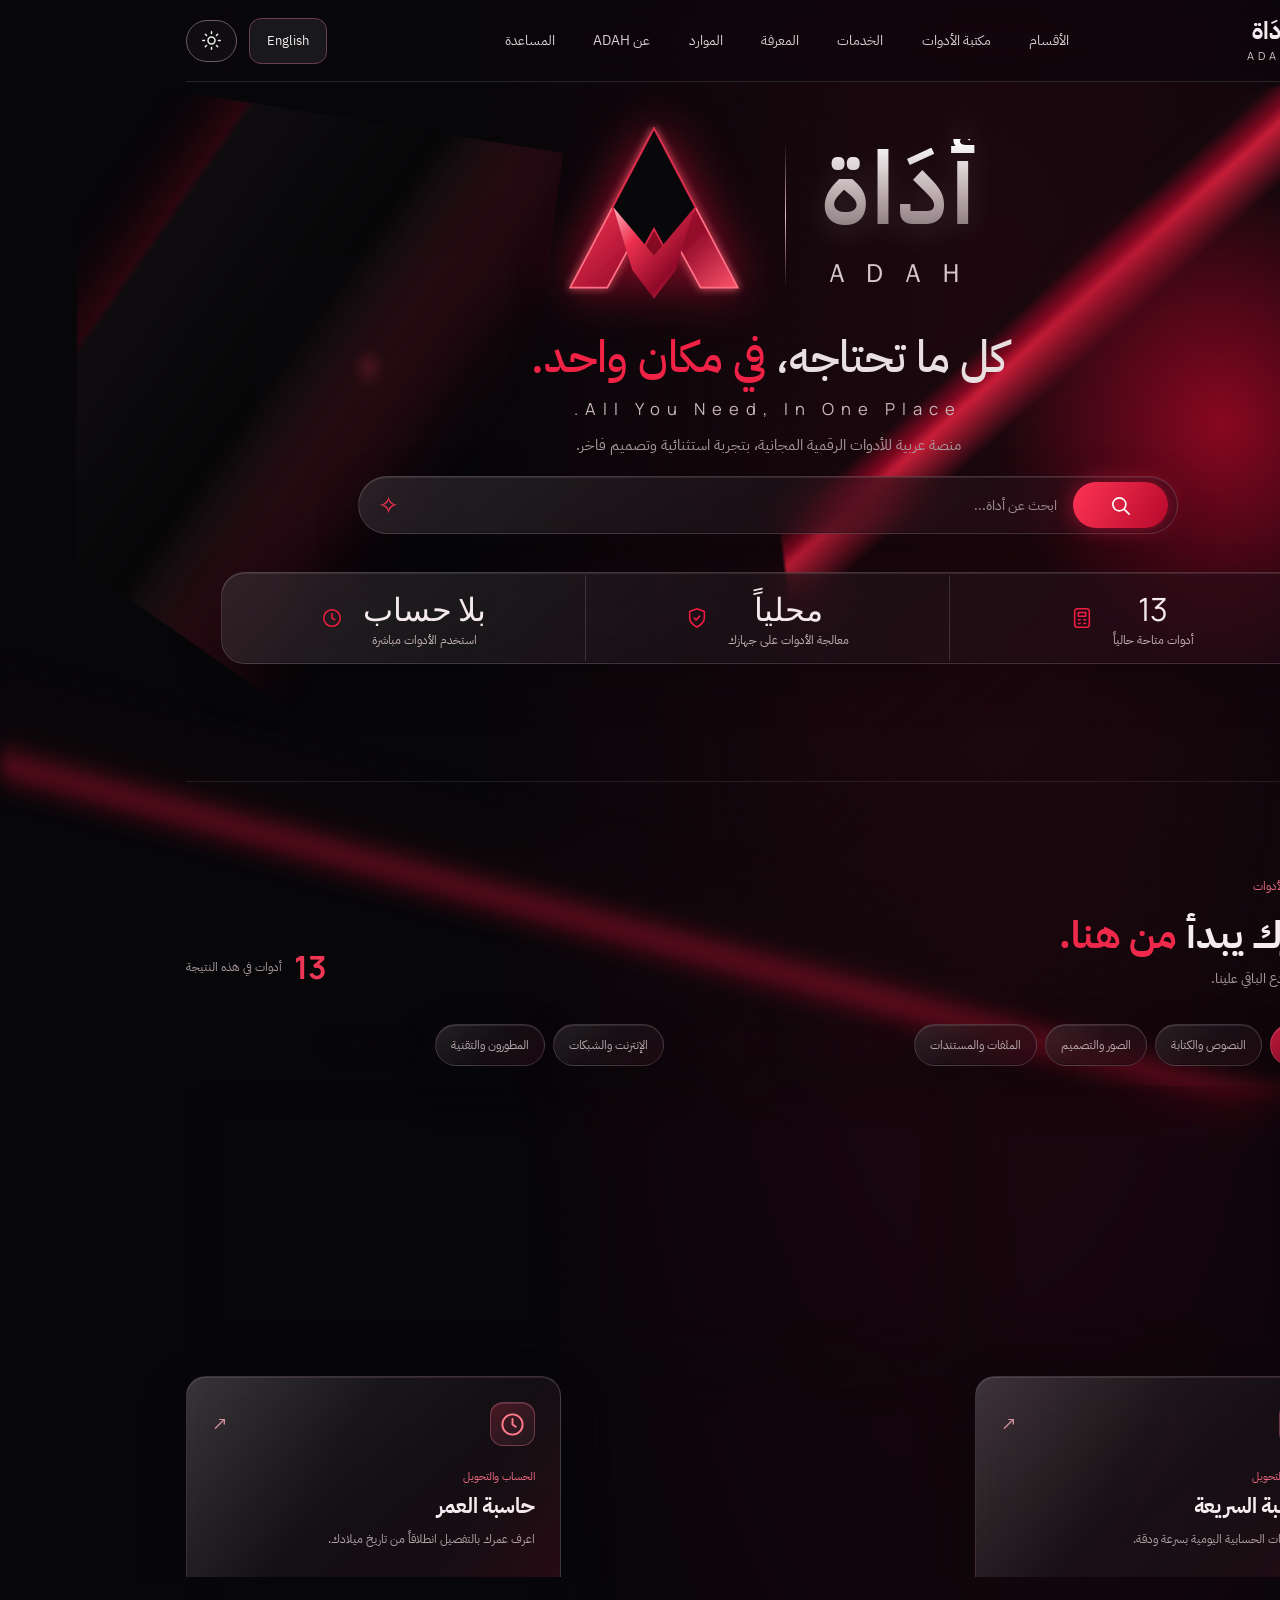
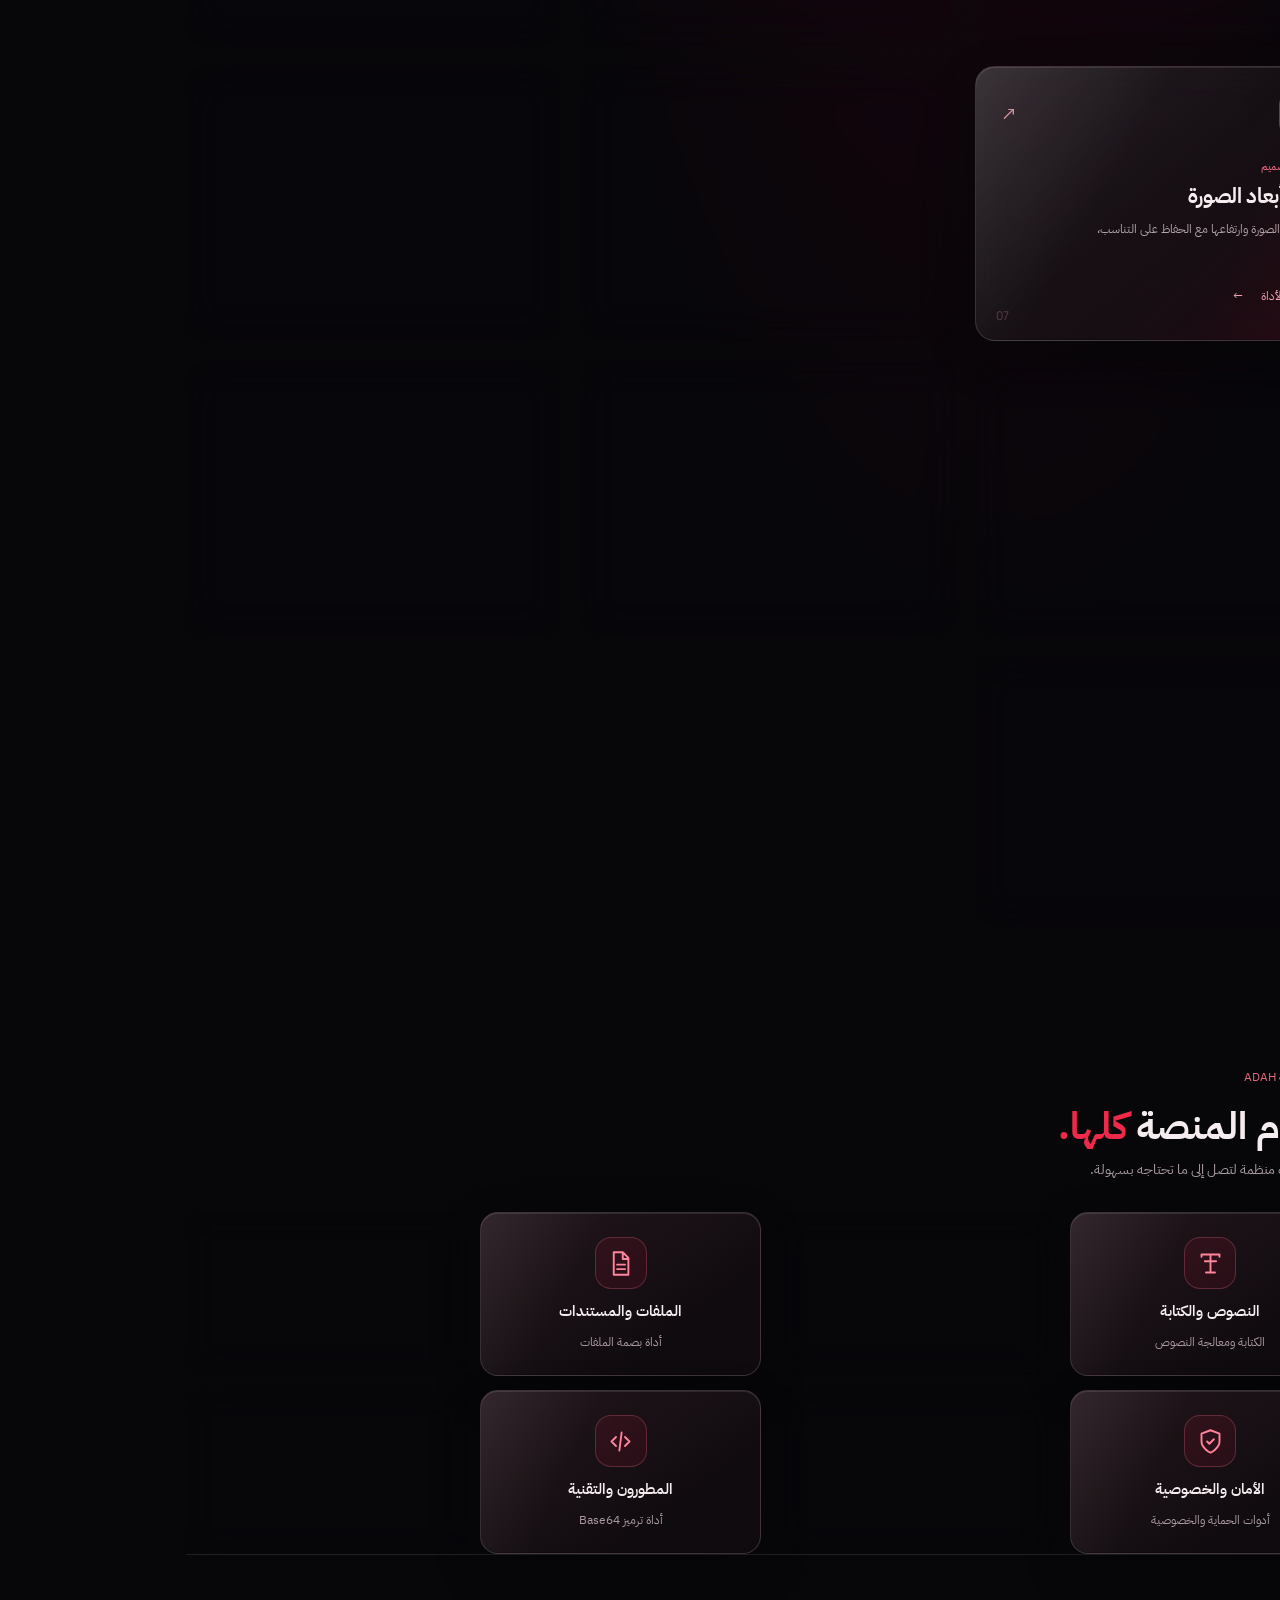
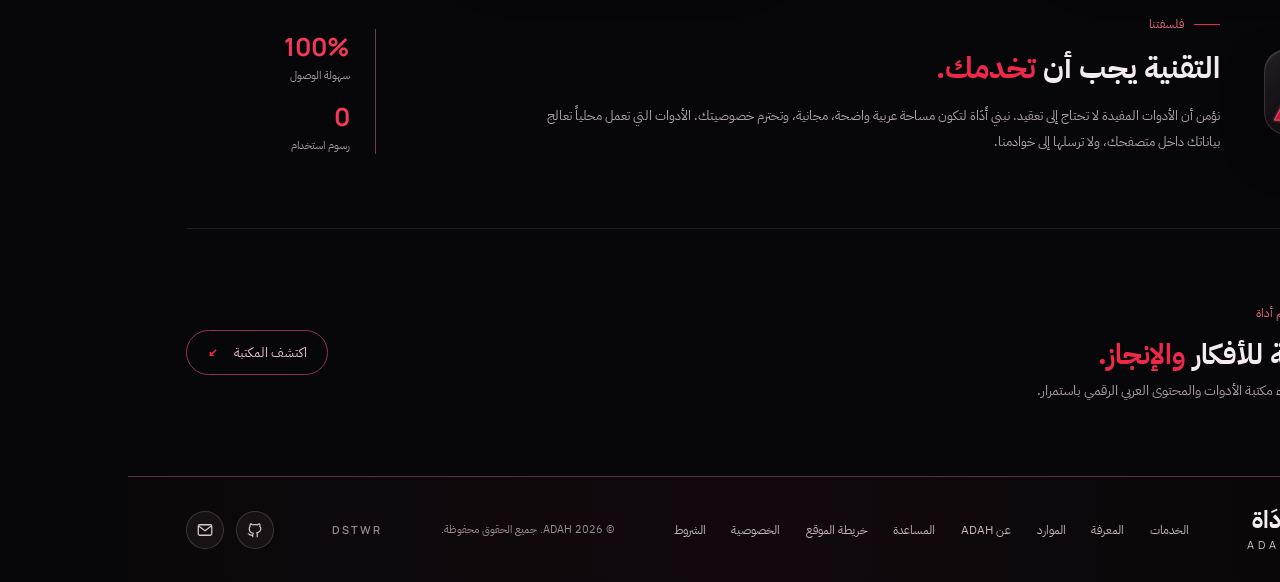
==== commit e9600556: "Add line organizer to homepage tool directory" ====
--- a/index.html
+++ b/index.html
@@ -15,9 +15,9 @@
 <h1>كل ما تحتاجه، <em>في مكان واحد.</em></h1><div class="hero-english">All You Need, In One Place.</div>
 <p class="hero-lead">منصة عربية للأدوات الرقمية المجانية، بتجربة استثنائية وتصميم فاخر.</p>
 <div class="hero-search"><button type="button" id="searchGo" aria-label="ابحث"><svg class="icon"><use href="icons.svg#i-search"/></svg></button><input id="searchInput" type="search" placeholder="ابحث عن أداة..." aria-label="ابحث عن أداة"><span class="search-spark">✧</span></div>
-<div class="stats-bar"><div><strong>12</strong><span>أدوات متاحة حالياً</span><b><svg class="icon"><use href="icons.svg#i-calc"/></svg></b></div><div><strong>محلياً</strong><span>معالجة الأدوات على جهازك</span><b><svg class="icon"><use href="icons.svg#i-shield"/></svg></b></div><div><strong>بلا حساب</strong><span>استخدم الأدوات مباشرة</span><b><svg class="icon"><use href="icons.svg#i-clock"/></svg></b></div></div>
+<div class="stats-bar"><div><strong>13</strong><span>أدوات متاحة حالياً</span><b><svg class="icon"><use href="icons.svg#i-calc"/></svg></b></div><div><strong>محلياً</strong><span>معالجة الأدوات على جهازك</span><b><svg class="icon"><use href="icons.svg#i-shield"/></svg></b></div><div><strong>بلا حساب</strong><span>استخدم الأدوات مباشرة</span><b><svg class="icon"><use href="icons.svg#i-clock"/></svg></b></div></div>
 </section>
-<section class="tools-section wrap" id="tools"><div class="section-head"><div><div class="eyebrow"><span></span> مكتبة الأدوات</div><h2>إنجازك يبدأ <em>من هنا.</em></h2><p>اختر أداتك، ودع الباقي علينا.</p></div><div class="tools-count"><strong id="toolCount">12</strong><span>أدوات في هذه النتيجة</span></div></div>
+<section class="tools-section wrap" id="tools"><div class="section-head"><div><div class="eyebrow"><span></span> مكتبة الأدوات</div><h2>إنجازك يبدأ <em>من هنا.</em></h2><p>اختر أداتك، ودع الباقي علينا.</p></div><div class="tools-count"><strong id="toolCount">13</strong><span>أدوات في هذه النتيجة</span></div></div>
 <div class="filters" id="filters"><button class="filter active" data-filter="all">كل الأدوات</button><button class="filter" data-filter="text">النصوص والكتابة</button><button class="filter" data-filter="images">الصور والتصميم</button><button class="filter" data-filter="files">الملفات والمستندات</button><button class="filter" data-filter="utility">الحساب والتحويل</button><button class="filter" data-filter="security">الأمان والخصوصية</button><button class="filter" data-filter="network">الإنترنت والشبكات</button><button class="filter" data-filter="developer">المطورون والتقنية</button><button class="filter" data-filter="productivity">الإنتاجية والتنظيم</button></div>
 <div class="tool-grid" id="toolGrid">
 <article class="tool-card featured" data-category="text" data-search="عداد الكلمات الحروف النصوص word counter"><div class="card-top"><span class="tool-icon"><svg class="icon"><use href="icons.svg#i-type"/></svg></span><span class="card-arrow">↗</span></div><div class="card-tag">النصوص والكتابة</div><h3>عداد الكلمات</h3><p>احسب الكلمات والحروف والمسافات في نصك فوراً.</p><button class="open-tool" data-tool="counter">استخدم الأداة <span>←</span></button><span class="card-number">01</span></article>
@@ -28,7 +28,7 @@
 <article class="tool-card" data-category="utility" data-search="حساب العمر تاريخ الميلاد"><div class="card-top"><span class="tool-icon"><svg class="icon"><use href="icons.svg#i-clock"/></svg></span><span class="card-arrow">↗</span></div><div class="card-tag">الحساب والتحويل</div><h3>حاسبة العمر</h3><p>اعرف عمرك بالتفصيل انطلاقاً من تاريخ ميلادك.</p><button class="open-tool" data-tool="age">استخدم الأداة <span>←</span></button><span class="card-number">06</span></article><article class="tool-card" data-category="images" data-search="تغيير أبعاد الصور تصغير تكبير image resize"><div class="card-top"><span class="tool-icon"><svg class="icon"><use href="icons.svg#i-image"/></svg></span><span class="card-arrow">↗</span></div><div class="card-tag">الصور والتصميم</div><h3>تغيير أبعاد الصورة</h3><p>غيّر عرض الصورة وارتفاعها مع الحفاظ على التناسب، محلياً.</p><button class="open-tool" data-tool="image">استخدم الأداة <span>←</span></button><span class="card-number">07</span></article>
 <article class="tool-card" data-category="files" data-search="بصمة الملفات تحقق سلامة SHA256 SHA384 SHA512 file hash"><div class="card-top"><span class="tool-icon"><svg class="icon"><use href="icons.svg#i-file"/></svg></span><span class="card-arrow">↗</span></div><div class="card-tag">الملفات والمستندات</div><h3>بصمة الملفات</h3><p>احسب SHA-256 أو SHA-384 أو SHA-512 للتحقق من تطابق الملفات.</p><button class="open-tool" data-tool="filehash">استخدم الأداة <span>←</span></button><span class="card-number">08</span></article>
 <article class="tool-card" data-category="developer" data-search="Base64 ترميز فك الترميز encode decode developer"><div class="card-top"><span class="tool-icon"><svg class="icon"><use href="icons.svg#i-code"/></svg></span><span class="card-arrow">↗</span></div><div class="card-tag">المطورون والتقنية</div><h3>ترميز Base64</h3><p>رمّز النصوص وفك ترميز Base64 مع دعم العربية.</p><button class="open-tool" data-tool="base64">استخدم الأداة <span>←</span></button><span class="card-number">09</span></article>
-<article class="tool-card" data-category="productivity" data-search="تحويل حالة النص أحرف كبيرة صغيرة ترتيب الكتابة text case"><div class="card-top"><span class="tool-icon"><svg class="icon"><use href="icons.svg#i-type"/></svg></span><span class="card-arrow">↗</span></div><div class="card-tag">الإنتاجية والتنظيم</div><h3>تحويل حالة النص</h3><p>حوّل الأحرف الإنجليزية إلى كبيرة أو صغيرة أو غيّر ترتيب النص.</p><button class="open-tool" data-tool="textcase">استخدم الأداة <span>←</span></button><span class="card-number">10</span></article><article class="tool-card" data-category="network" data-search="ترميز الروابط فك الترميز URL encode decode"><div class="card-top"><span class="tool-icon"><svg class="icon"><use href="icons.svg#i-network"/></svg></span><span class="card-arrow">↗</span></div><div class="card-tag">الإنترنت والشبكات</div><h3>ترميز الروابط</h3><p>رمّز الروابط والنصوص وفك الترميز دون اتصال خارجي.</p><button class="open-tool" data-tool="urlcodec">استخدم الأداة <span>←</span></button><span class="card-number">11</span></article><article class="tool-card" data-category="developer" data-search="UUID GUID مولد معرفات فريدة"><div class="card-top"><span class="tool-icon"><svg class="icon"><use href="icons.svg#i-code"/></svg></span><span class="card-arrow">↗</span></div><div class="card-tag">المطورون والتقنية</div><h3>مولّد UUID</h3><p>أنشئ حتى 50 معرّفاً فريداً باستخدام العشوائية الآمنة.</p><button class="open-tool" data-tool="uuid">استخدم الأداة <span>←</span></button><span class="card-number">12</span></article></div><div class="empty-state" id="emptyState" hidden>لم نعثر على أداة بهذا الاسم. جرّب كلمة أخرى.</div></section>
+<article class="tool-card" data-category="productivity" data-search="تحويل حالة النص أحرف كبيرة صغيرة ترتيب الكتابة text case"><div class="card-top"><span class="tool-icon"><svg class="icon"><use href="icons.svg#i-type"/></svg></span><span class="card-arrow">↗</span></div><div class="card-tag">الإنتاجية والتنظيم</div><h3>تحويل حالة النص</h3><p>حوّل الأحرف الإنجليزية إلى كبيرة أو صغيرة أو غيّر ترتيب النص.</p><button class="open-tool" data-tool="textcase">استخدم الأداة <span>←</span></button><span class="card-number">10</span></article><article class="tool-card" data-category="network" data-search="ترميز الروابط فك الترميز URL encode decode"><div class="card-top"><span class="tool-icon"><svg class="icon"><use href="icons.svg#i-network"/></svg></span><span class="card-arrow">↗</span></div><div class="card-tag">الإنترنت والشبكات</div><h3>ترميز الروابط</h3><p>رمّز الروابط والنصوص وفك الترميز دون اتصال خارجي.</p><button class="open-tool" data-tool="urlcodec">استخدم الأداة <span>←</span></button><span class="card-number">11</span></article><article class="tool-card" data-category="developer" data-search="UUID GUID مولد معرفات فريدة"><div class="card-top"><span class="tool-icon"><svg class="icon"><use href="icons.svg#i-code"/></svg></span><span class="card-arrow">↗</span></div><div class="card-tag">المطورون والتقنية</div><h3>مولّد UUID</h3><p>أنشئ حتى 50 معرّفاً فريداً باستخدام العشوائية الآمنة.</p><button class="open-tool" data-tool="uuid">استخدم الأداة <span>←</span></button><span class="card-number">12</span></article><article class="tool-card" data-category="productivity" data-search="منظم الأسطر تنظيف القوائم حذف التكرار ترتيب الأسطر"><div class="card-top"><span class="tool-icon"><svg class="icon"><use href="icons.svg#i-type"/></svg></span><span class="card-arrow">↗</span></div><div class="card-tag">الإنتاجية والتنظيم</div><h3>منظّم الأسطر</h3><p>نظّف القوائم، واحذف الأسطر المكررة، ورتّبها أبجدياً.</p><button class="open-tool" data-tool="lines">استخدم الأداة <span>←</span></button><span class="card-number">13</span></article></div><div class="empty-state" id="emptyState" hidden>لم نعثر على أداة بهذا الاسم. جرّب كلمة أخرى.</div></section>
 <section class="categories-directory wrap" id="all-categories"><div class="section-head"><div><div class="eyebrow"><span></span> منظومة ADAH</div><h2>أقسام المنصة <em>كلها.</em></h2><p>ثمانية مجالات منظمة لتصل إلى ما تحتاجه بسهولة.</p></div></div><div class="feature-grid category-directory-grid">
 <a class="feature-card" href="text-tools.html"><span class="feature-icon" aria-hidden="true"><svg class="icon"><use href="icons.svg#i-type"/></svg></span><b>النصوص والكتابة</b><small>الكتابة ومعالجة النصوص</small></a>
 <a class="feature-card" href="#tools"><span class="feature-icon" aria-hidden="true"><svg class="icon"><use href="icons.svg#i-image"/></svg></span><b>الصور والتصميم</b><small>أداة تغيير أبعاد الصور</small></a>
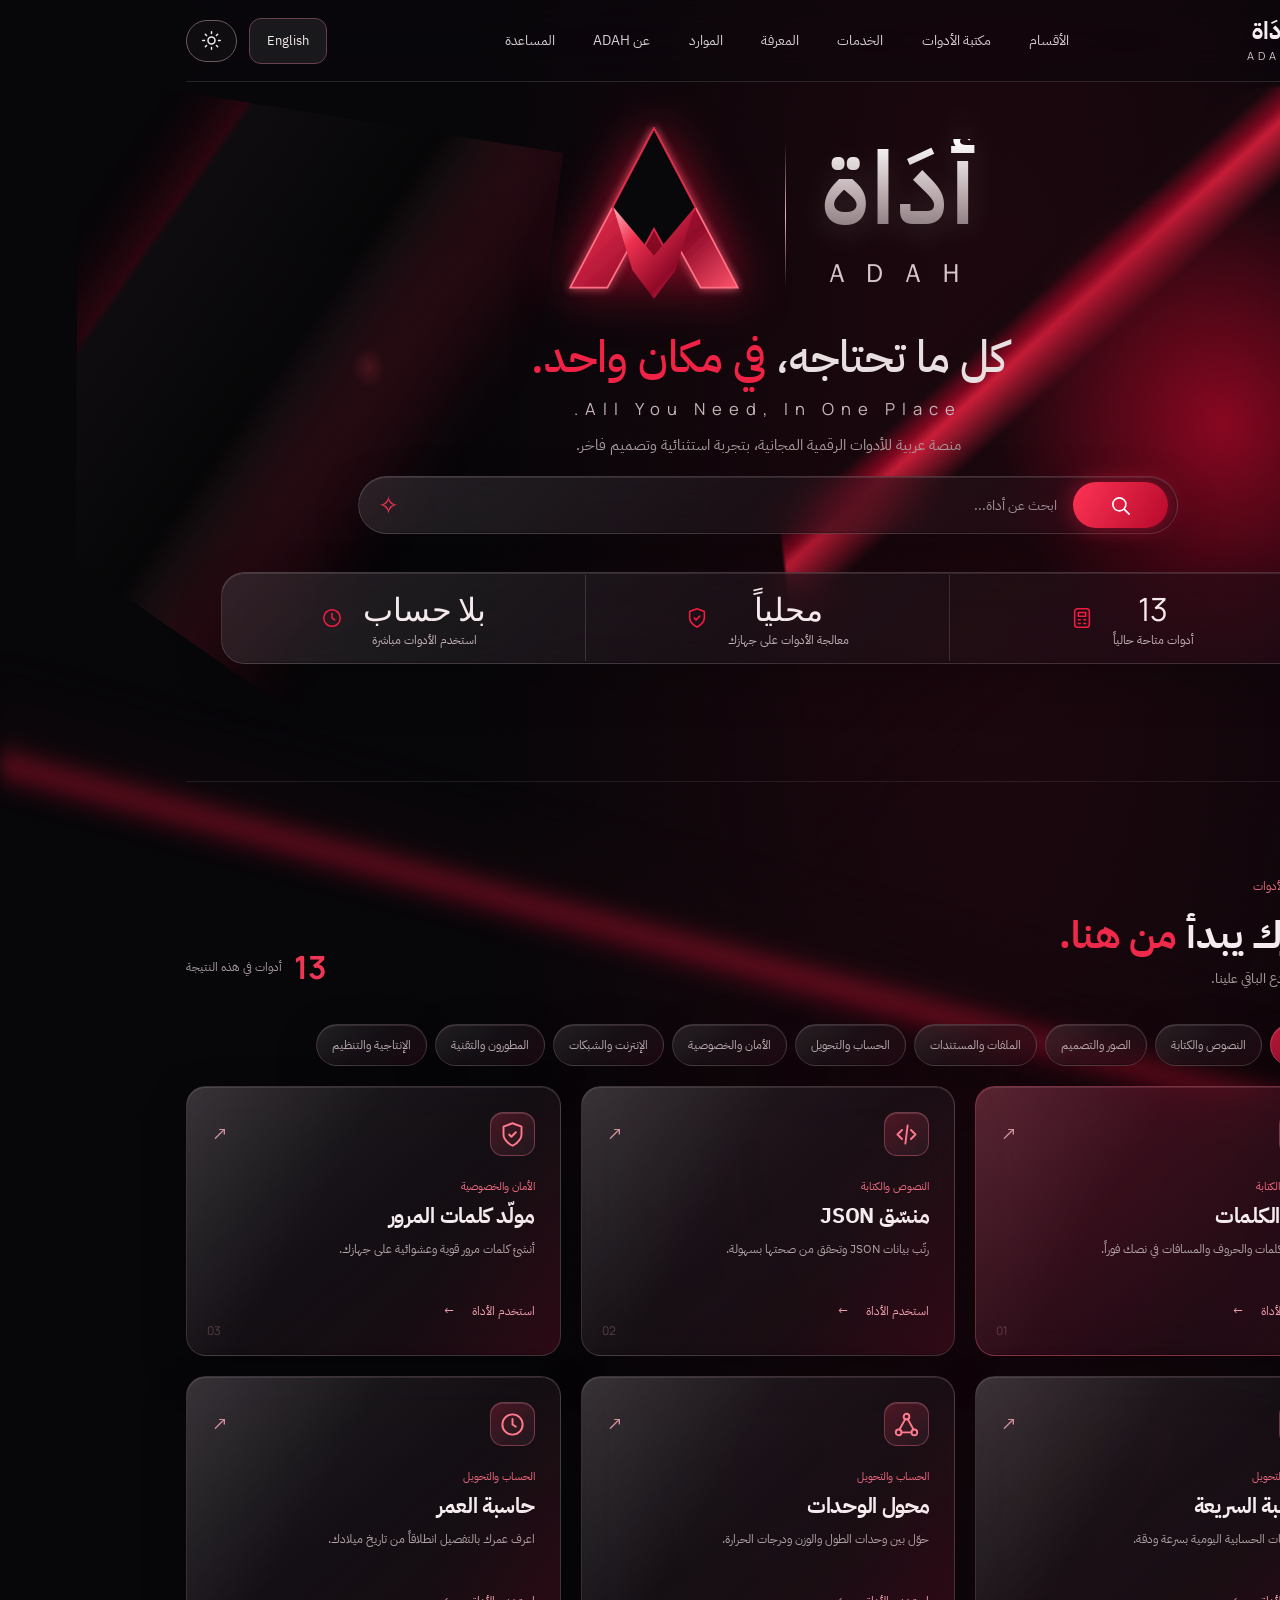
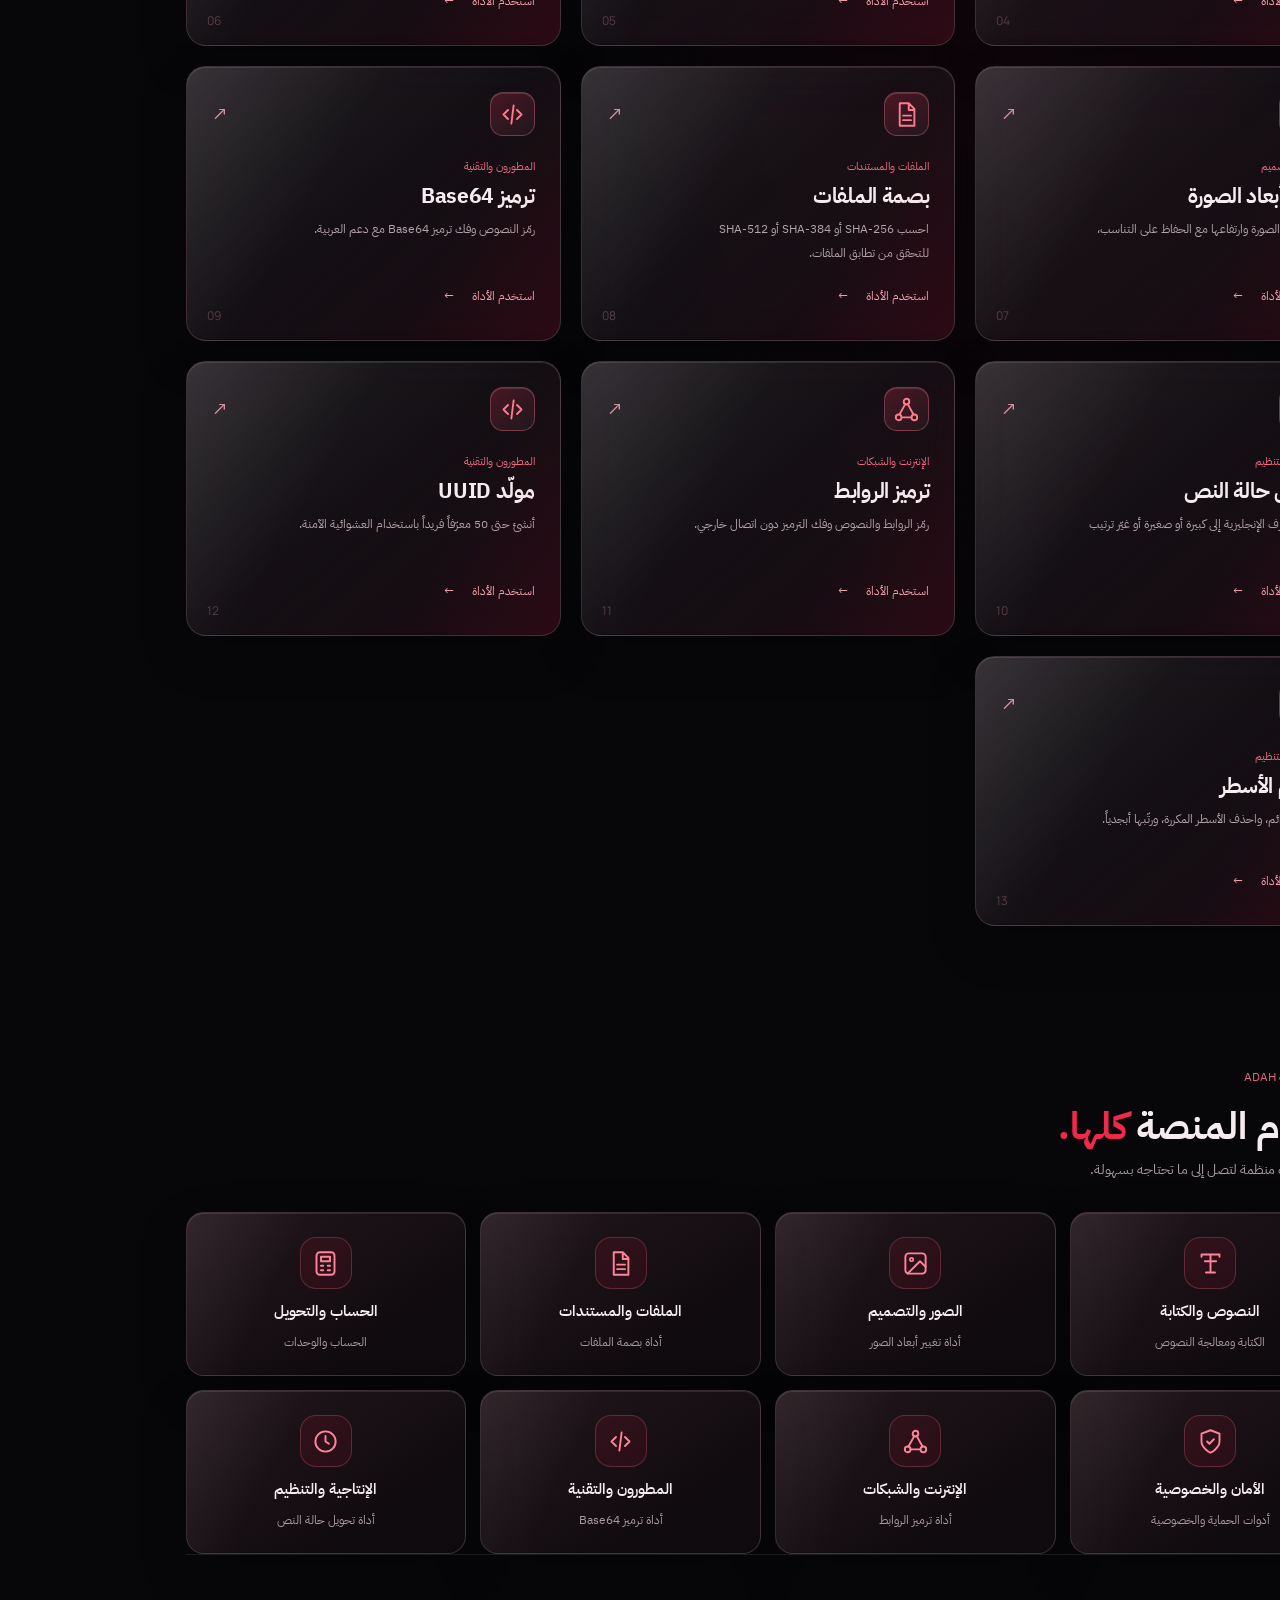
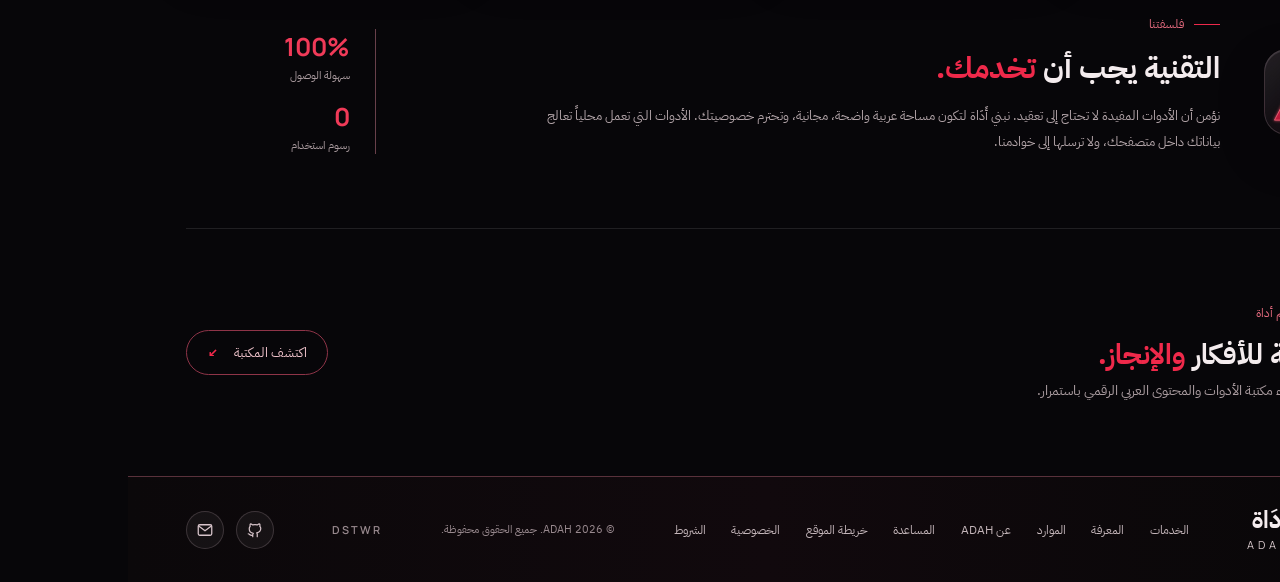
==== commit 7c7f2660: "Version homepage assets to bypass stale browser cache" ====
--- a/index.html
+++ b/index.html
@@ -3,7 +3,7 @@
 <meta charset="utf-8"><meta name="viewport" content="width=device-width,initial-scale=1,viewport-fit=cover">
 <meta name="theme-color" content="#050507"><meta name="description" content="أَدَاة ADAH، منصة عربية للأدوات الرقمية المجانية بتجربة استثنائية وتصميم فاخر.">
 <meta property="og:title" content="أَدَاة | ADAH"><meta property="og:description" content="كل ما تحتاجه، في مكان واحد.">
-<link rel="icon" href="favicon.svg" type="image/svg+xml"><link rel="manifest" href="manifest.webmanifest"><link rel="stylesheet" href="styles.css">
+<link rel="icon" href="favicon.svg" type="image/svg+xml"><link rel="manifest" href="manifest.webmanifest"><link rel="stylesheet" href="styles.css?v=27">
 <title>أَدَاة | ADAH · كل ما تحتاجه، في مكان واحد</title></head><body>
 <div class="scene scene-rock" aria-hidden="true"></div><div class="scene scene-ribbon" aria-hidden="true"></div><div class="scene scene-glow" aria-hidden="true"></div>
 <header class="topbar wrap">
@@ -43,4 +43,4 @@
 <section class="journal wrap" id="journal"><div><span class="eyebrow"><span></span> من عالم أداة</span><h2>مساحة للأفكار <em>والإنجاز.</em></h2><p>نعمل على إثراء مكتبة الأدوات والمحتوى العربي الرقمي باستمرار.</p></div><a href="#tools">اكتشف المكتبة <b>↙</b></a></section></main>
 <footer id="footer"><div class="wrap footer-inner"><a class="brand" href="#"><span class="brand-mark"><img src="logo.svg" alt=""></span><span class="brand-lockup"><b>أَدَاة</b><small>ADAH</small></span></a><div class="footer-links"><a href="services.html">الخدمات</a><a href="learning.html">المعرفة</a><a href="resources.html">الموارد</a><a href="about.html">عن ADAH</a><a href="help.html">المساعدة</a><a href="sitemap.html">خريطة الموقع</a><a href="privacy.html">الخصوصية</a><a href="terms.html">الشروط</a></div><small>© <span id="year"></span> ADAH. جميع الحقوق محفوظة.</small><small class="brand-credit">DSTWR</small><div class="social-links"><a href="https://github.com/mogahdbshar/ADAH" aria-label="GitHub"><svg class="icon"><use href="icons.svg#i-github"/></svg></a><a href="help.html" aria-label="المساعدة"><svg class="icon"><use href="icons.svg#i-mail"/></svg></a></div></div></footer>
 <div class="modal-backdrop" id="modal" hidden><section class="modal" role="dialog" aria-modal="true" aria-labelledby="modalTitle"><div class="modal-head"><div><span class="modal-kicker">أَدَاة · ADAH</span><h2 id="modalTitle">الأداة</h2></div><button class="close-modal" id="closeModal" aria-label="إغلاق">×</button></div><div id="toolBody"></div></section></div>
-<script src="app.js"></script><script src="i18n.js"></script></body></html>+<script src="app.js?v=27" defer></script><script src="i18n.js?v=27" defer></script></body></html>
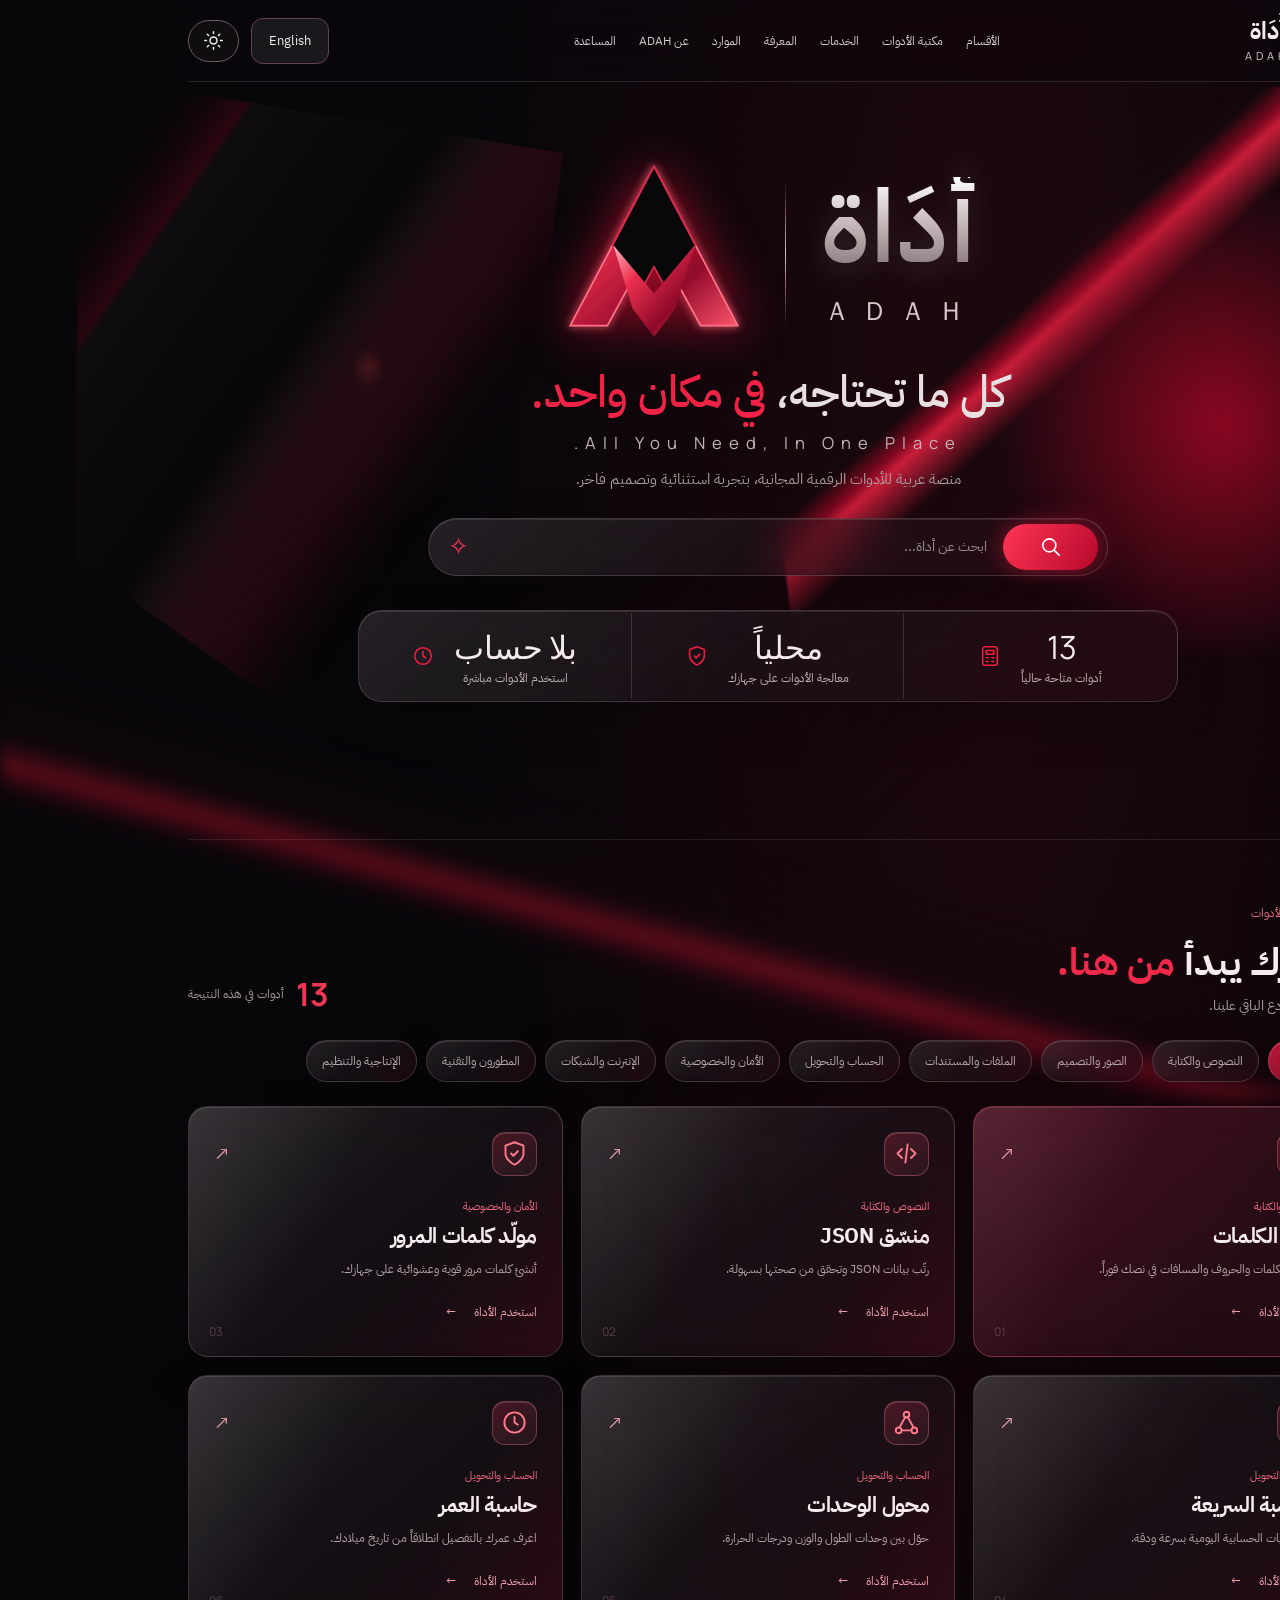
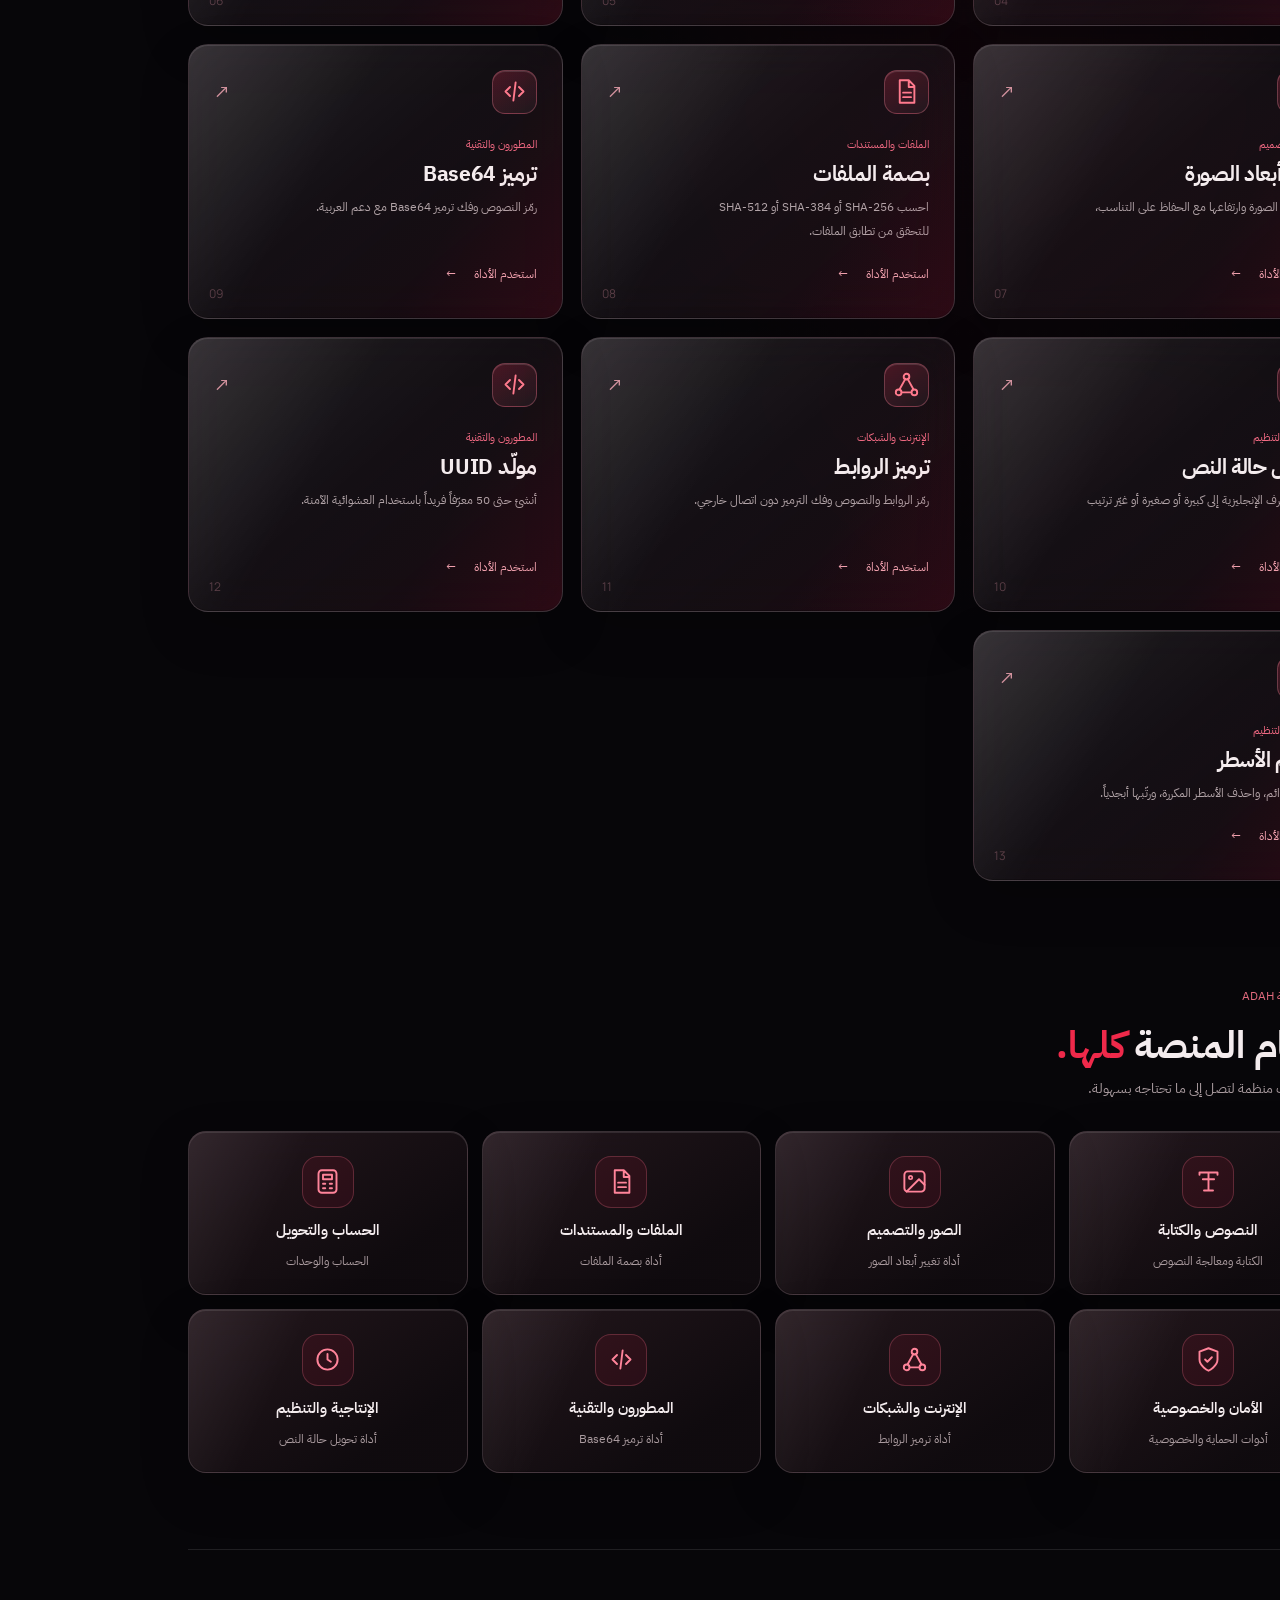
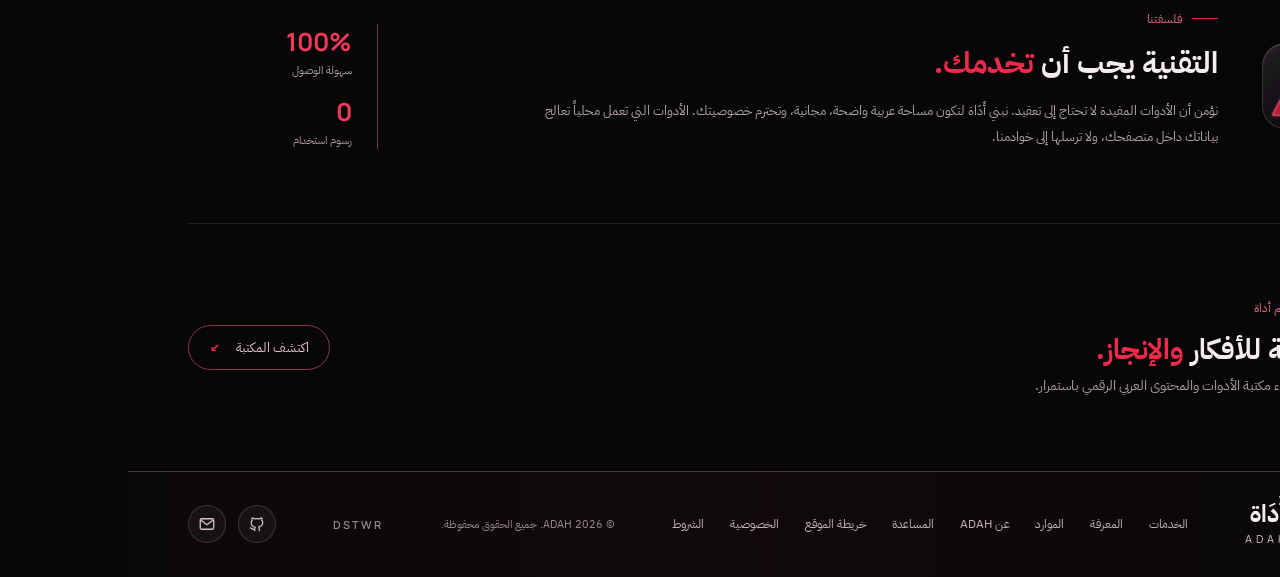
==== commit 610f3777: "Refresh site assets and remove offline/PWA references" ====
--- a/index.html
+++ b/index.html
@@ -3,7 +3,7 @@
 <meta charset="utf-8"><meta name="viewport" content="width=device-width,initial-scale=1,viewport-fit=cover">
 <meta name="theme-color" content="#050507"><meta name="description" content="أَدَاة ADAH، منصة عربية للأدوات الرقمية المجانية بتجربة استثنائية وتصميم فاخر.">
 <meta property="og:title" content="أَدَاة | ADAH"><meta property="og:description" content="كل ما تحتاجه، في مكان واحد.">
-<link rel="icon" href="favicon.svg" type="image/svg+xml"><link rel="manifest" href="manifest.webmanifest"><link rel="stylesheet" href="styles.css?v=27">
+<link rel="icon" href="favicon.svg" type="image/svg+xml"><link rel="stylesheet" href="styles.css?v=28">
 <title>أَدَاة | ADAH · كل ما تحتاجه، في مكان واحد</title></head><body>
 <div class="scene scene-rock" aria-hidden="true"></div><div class="scene scene-ribbon" aria-hidden="true"></div><div class="scene scene-glow" aria-hidden="true"></div>
 <header class="topbar wrap">
@@ -43,4 +43,4 @@
 <section class="journal wrap" id="journal"><div><span class="eyebrow"><span></span> من عالم أداة</span><h2>مساحة للأفكار <em>والإنجاز.</em></h2><p>نعمل على إثراء مكتبة الأدوات والمحتوى العربي الرقمي باستمرار.</p></div><a href="#tools">اكتشف المكتبة <b>↙</b></a></section></main>
 <footer id="footer"><div class="wrap footer-inner"><a class="brand" href="#"><span class="brand-mark"><img src="logo.svg" alt=""></span><span class="brand-lockup"><b>أَدَاة</b><small>ADAH</small></span></a><div class="footer-links"><a href="services.html">الخدمات</a><a href="learning.html">المعرفة</a><a href="resources.html">الموارد</a><a href="about.html">عن ADAH</a><a href="help.html">المساعدة</a><a href="sitemap.html">خريطة الموقع</a><a href="privacy.html">الخصوصية</a><a href="terms.html">الشروط</a></div><small>© <span id="year"></span> ADAH. جميع الحقوق محفوظة.</small><small class="brand-credit">DSTWR</small><div class="social-links"><a href="https://github.com/mogahdbshar/ADAH" aria-label="GitHub"><svg class="icon"><use href="icons.svg#i-github"/></svg></a><a href="help.html" aria-label="المساعدة"><svg class="icon"><use href="icons.svg#i-mail"/></svg></a></div></div></footer>
 <div class="modal-backdrop" id="modal" hidden><section class="modal" role="dialog" aria-modal="true" aria-labelledby="modalTitle"><div class="modal-head"><div><span class="modal-kicker">أَدَاة · ADAH</span><h2 id="modalTitle">الأداة</h2></div><button class="close-modal" id="closeModal" aria-label="إغلاق">×</button></div><div id="toolBody"></div></section></div>
-<script src="app.js?v=27" defer></script><script src="i18n.js?v=27" defer></script></body></html>+<script src="app.js?v=28" defer></script><script src="i18n.js?v=28" defer></script></body></html>
--- a/styles.css
+++ b/styles.css
@@ -150,3 +150,86 @@
 .global-search-empty{padding:12px;margin:0}
 .light-theme .global-search-results{background:rgba(255,255,255,.97);border-color:#dfcbd0}
 .light-theme .global-search-item{color:#24191e}.light-theme .global-search-item small,.light-theme .global-search-empty{color:#675b60}
+
+
+/* ADAH 2026 responsive layout refinement */
+:root{scroll-padding-top:88px}
+html{scroll-behavior:smooth}
+body{overflow-x:hidden}
+.wrap{width:min(1160px,calc(100% - 48px));margin-inline:auto}
+.topbar{min-height:76px;gap:20px}
+.topbar nav{display:flex;align-items:center;justify-content:center;gap:clamp(12px,1.8vw,24px);flex:1;min-width:0}
+.topbar nav a{white-space:nowrap;font-size:12px}
+.hero{padding-top:clamp(38px,6vw,76px);padding-bottom:clamp(42px,6vw,72px)}
+.hero h1{max-width:900px;margin-inline:auto;line-height:1.35}
+.hero-lead{max-width:620px;margin-inline:auto}
+.hero-search{max-width:680px;margin:28px auto 0}
+.stats-bar{max-width:820px;margin:34px auto 0}
+.tools-section{padding-top:clamp(38px,5vw,64px);padding-bottom:clamp(38px,5vw,64px)}
+.section-head{display:flex;align-items:end;justify-content:space-between;gap:24px;margin-bottom:24px}
+.section-head>div:first-child{min-width:0}
+.filters{display:flex;flex-wrap:wrap;align-items:center;gap:9px;margin:0 0 24px}
+.tool-grid{display:grid;grid-template-columns:repeat(3,minmax(0,1fr));align-items:stretch;gap:18px}
+.tool-grid .tool-card{min-width:0;min-height:245px}
+.categories-directory{padding-block:42px 64px}
+.category-directory-grid{display:grid;grid-template-columns:repeat(4,minmax(0,1fr));gap:14px}
+.category-directory-grid .feature-card{min-width:0}
+.promise{margin-top:12px}
+#footer{margin-top:0}
+.modal-backdrop{z-index:1000}
+.modal{overscroll-behavior:contain}
+@media(max-width:900px){
+ .wrap{width:min(100% - 36px,760px)}
+ .topbar{flex-wrap:wrap;min-height:auto;padding-block:14px}
+ .topbar nav{order:3;flex:0 0 100%;justify-content:flex-start;overflow-x:auto;padding:4px 0 8px;scrollbar-width:thin}
+ .topbar nav a{flex:none}
+ .tool-grid{grid-template-columns:repeat(2,minmax(0,1fr))}
+ .category-directory-grid{grid-template-columns:repeat(2,minmax(0,1fr))}
+}
+@media(max-width:560px){
+ .wrap{width:calc(100% - 28px)}
+ .topbar{gap:10px}
+ .topbar nav{gap:18px}
+ .hero{padding-top:30px;padding-bottom:34px}
+ .hero-brand{transform:scale(.88);transform-origin:top center;margin-bottom:-8px}
+ .hero h1{font-size:clamp(27px,8vw,36px);line-height:1.45}
+ .hero-lead{font-size:13px;line-height:1.9}
+ .hero-search{margin-top:20px}
+ .stats-bar{display:grid;grid-template-columns:repeat(3,minmax(0,1fr));gap:8px;margin-top:22px}
+ .stats-bar>div{min-width:0;padding:12px 7px;text-align:center}
+ .stats-bar strong{font-size:15px}
+ .stats-bar span{font-size:10px;line-height:1.5}
+ .stats-bar b{display:none}
+ .tools-section{padding-top:30px;padding-bottom:30px}
+ .section-head{align-items:flex-start;margin-bottom:18px}
+ .section-head h2{font-size:25px;line-height:1.5}
+ .section-head p{font-size:12px}
+ .tools-count{flex:none}
+ .filters{flex-wrap:nowrap;overflow-x:auto;padding:2px 1px 10px;margin-bottom:16px;scroll-snap-type:x proximity}
+ .filter{flex:none;scroll-snap-align:start;min-height:38px;padding:8px 12px;font-size:11px}
+ .tool-grid{grid-template-columns:repeat(2,minmax(0,1fr));gap:10px}
+ .tool-grid .tool-card{min-height:210px;padding:14px;border-radius:13px}
+ .tool-grid .tool-icon{min-width:36px;height:36px}
+ .tool-grid .tool-icon .icon{width:21px;height:21px}
+ .tool-grid .card-tag{font-size:9px;margin-top:15px}
+ .tool-grid .tool-card h3{font-size:14px;line-height:1.55;overflow-wrap:anywhere}
+ .tool-grid .tool-card p{font-size:10px;line-height:1.7}
+ .tool-grid .open-tool{font-size:10px;padding-top:15px}
+ .tool-grid .card-number{font-size:9px;bottom:10px;left:10px}
+ .categories-directory{padding-block:28px 42px}
+ .category-directory-grid{gap:9px}
+ .category-directory-grid .feature-card{min-height:118px;padding:11px}
+ .category-directory-grid .feature-icon{width:40px;height:40px}
+ .category-directory-grid .feature-card b{font-size:12px}
+ .category-directory-grid .feature-card small{font-size:9px;line-height:1.5}
+ .promise{grid-template-columns:1fr;gap:15px;padding-block:32px;margin-bottom:30px}
+ .promise-symbol{width:64px;height:64px}
+ .promise-symbol img{width:56px;height:56px}
+ .promise h2{font-size:24px}
+ .promise-stats{border-inline-start:0;border-top:1px solid #68404a;padding:15px 0 0;display:flex;gap:28px}
+ .journal{align-items:flex-start;gap:15px;flex-direction:column;padding-block:25px}
+ .footer-inner{padding-block:26px}
+ .modal-backdrop{padding:10px;align-items:end}
+ .modal{width:100%;max-height:min(88dvh,760px);border-radius:18px 18px 10px 10px;padding:18px}
+}
+@media(max-width:350px){.tool-grid{grid-template-columns:1fr}.tool-grid .tool-card{min-height:190px}}
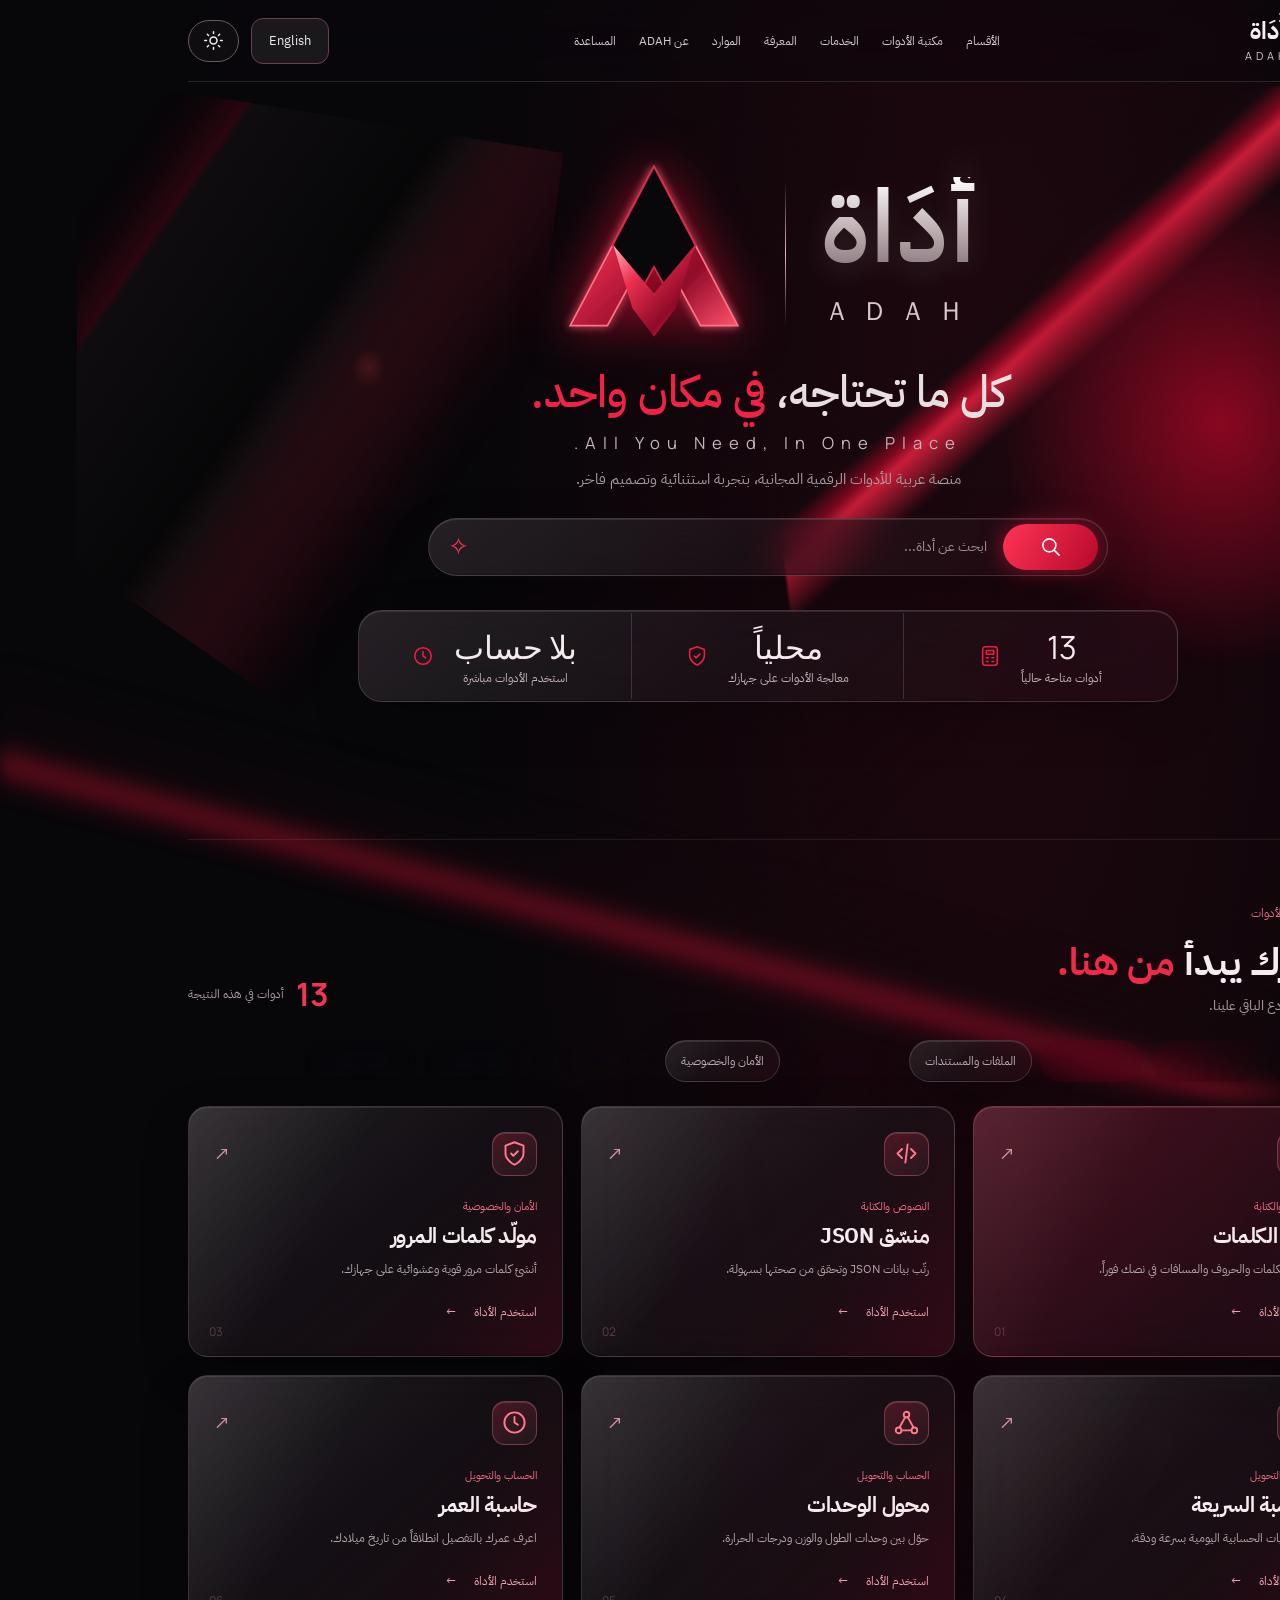
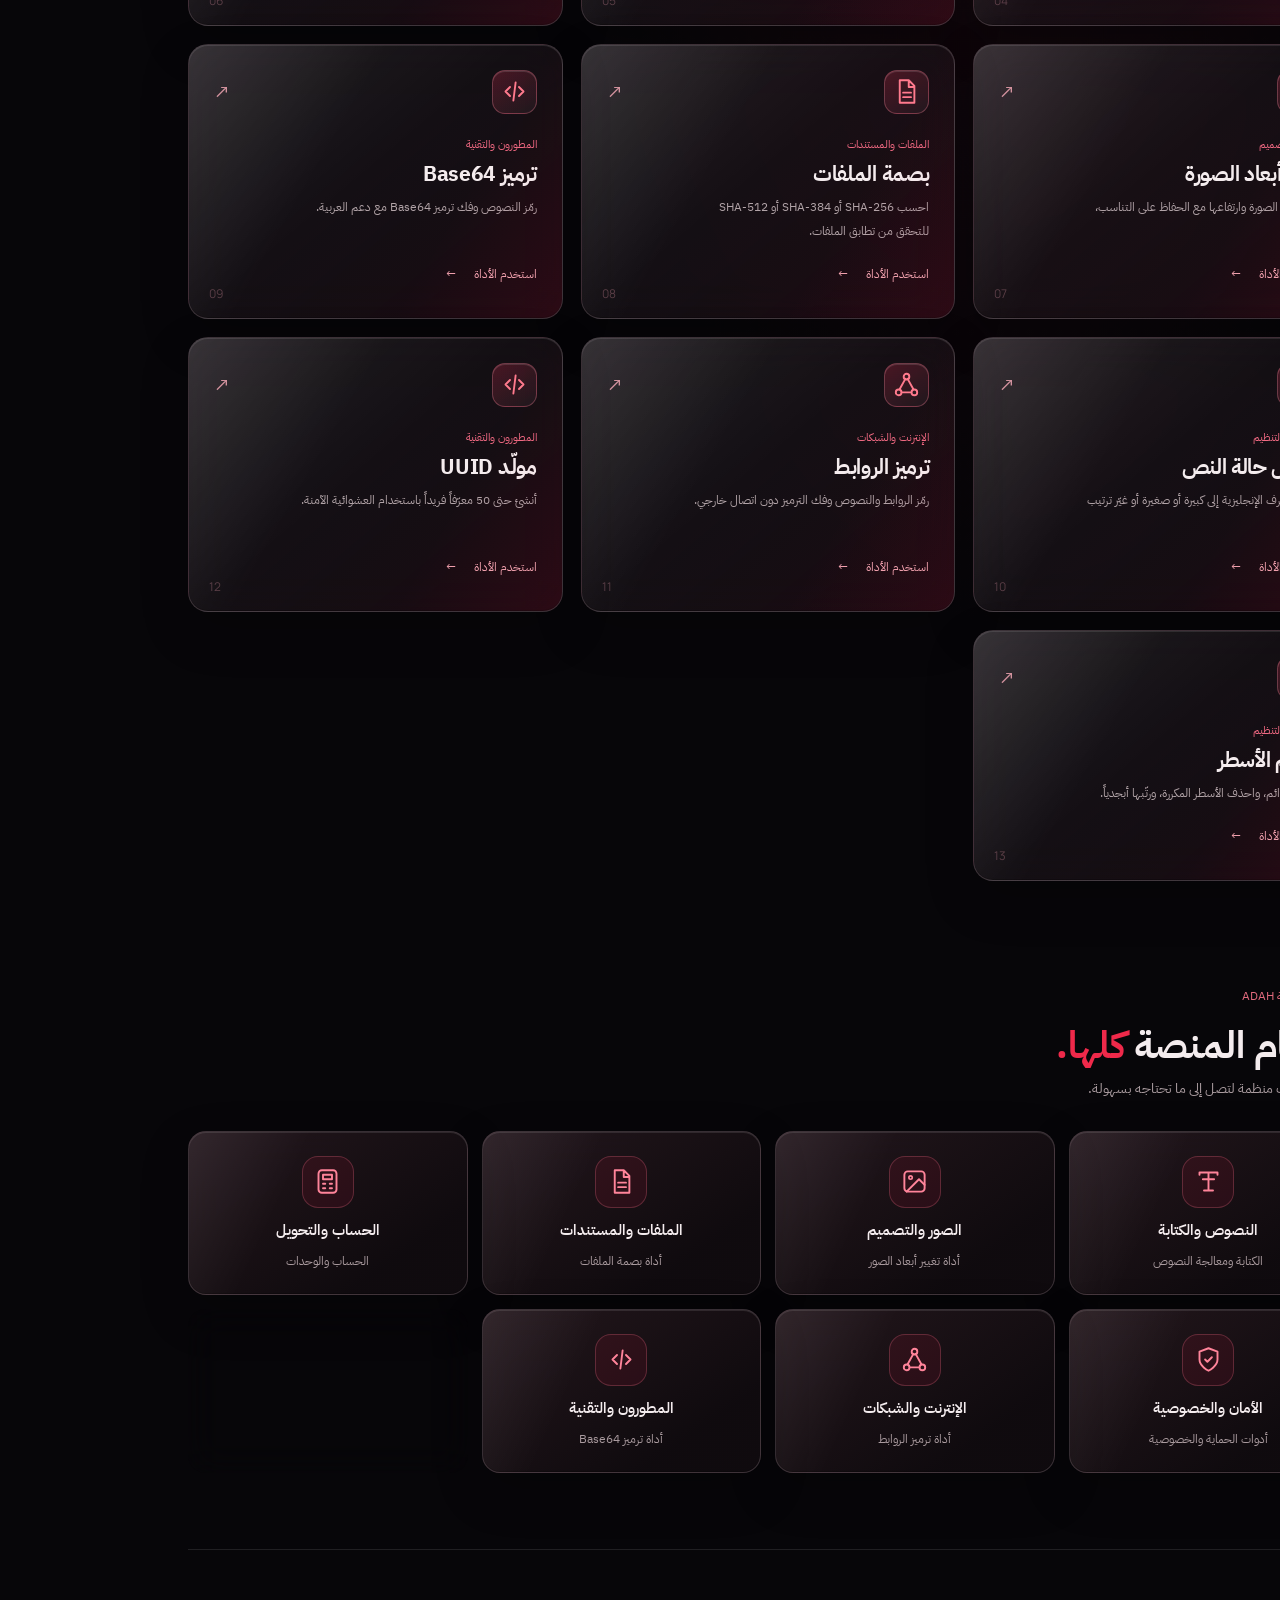
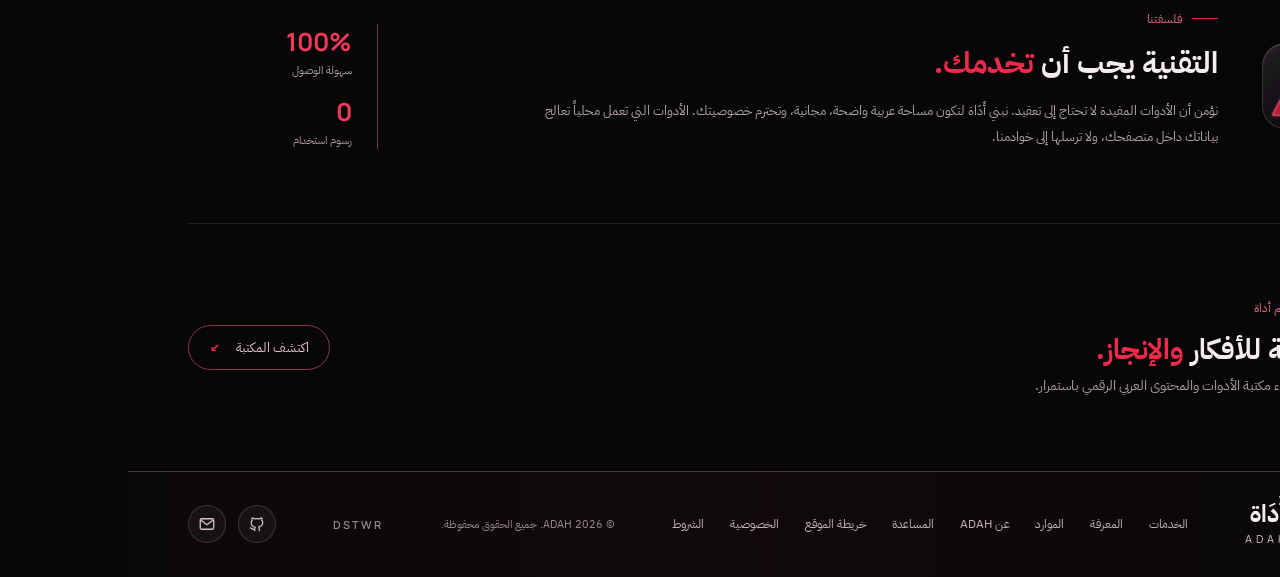
==== commit 323f1f16: "Remove offline worker and clear legacy browser caches on first visit" ====
--- a/index.html
+++ b/index.html
@@ -1,5 +1,21 @@
 <!doctype html>
-<html lang="ar" dir="rtl"><head>
+<html lang="ar" dir="rtl"><head><script>
+(()=>{try{
+ const flag='__adah_sw_cleanup';
+ const url=new URL(location.href);
+ if(url.searchParams.has(flag)){url.searchParams.delete(flag);history.replaceState(null,'',url.pathname+url.search+url.hash);return}
+ if(!('serviceWorker'in navigator))return;
+ Promise.all([navigator.serviceWorker.getRegistrations(),caches.keys()]).then(async([registrations,keys])=>{
+  const oldKeys=keys.filter(key=>key.startsWith('adah-static-'));
+  if(!registrations.length&&!oldKeys.length)return;
+  await Promise.all(registrations.map(registration=>registration.unregister()));
+  await Promise.all(oldKeys.map(key=>caches.delete(key)));
+  url.searchParams.set(flag,'1');
+  location.replace(url.href);
+ }).catch(()=>{});
+ }catch(error){console.warn('ADAH cache cleanup skipped',error)}
+})();
+</script>
 <meta charset="utf-8"><meta name="viewport" content="width=device-width,initial-scale=1,viewport-fit=cover">
 <meta name="theme-color" content="#050507"><meta name="description" content="أَدَاة ADAH، منصة عربية للأدوات الرقمية المجانية بتجربة استثنائية وتصميم فاخر.">
 <meta property="og:title" content="أَدَاة | ADAH"><meta property="og:description" content="كل ما تحتاجه، في مكان واحد.">
